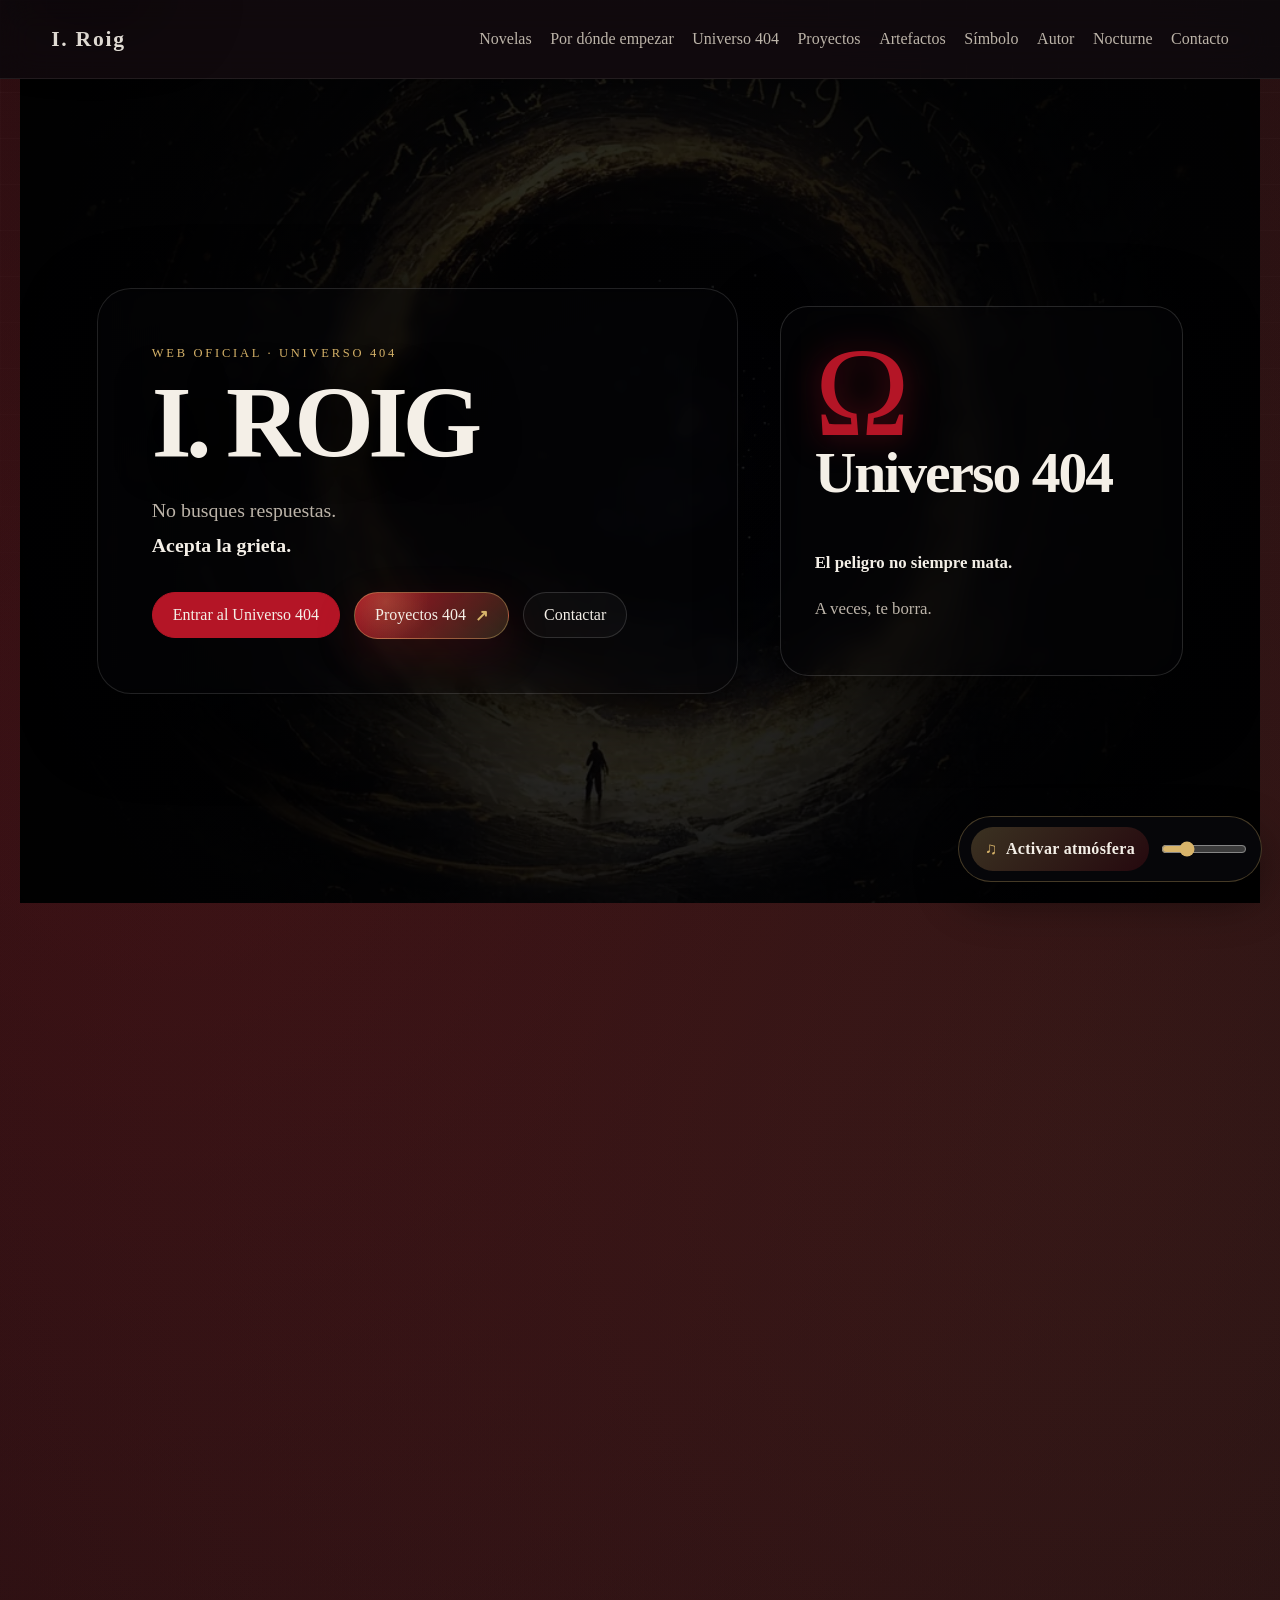
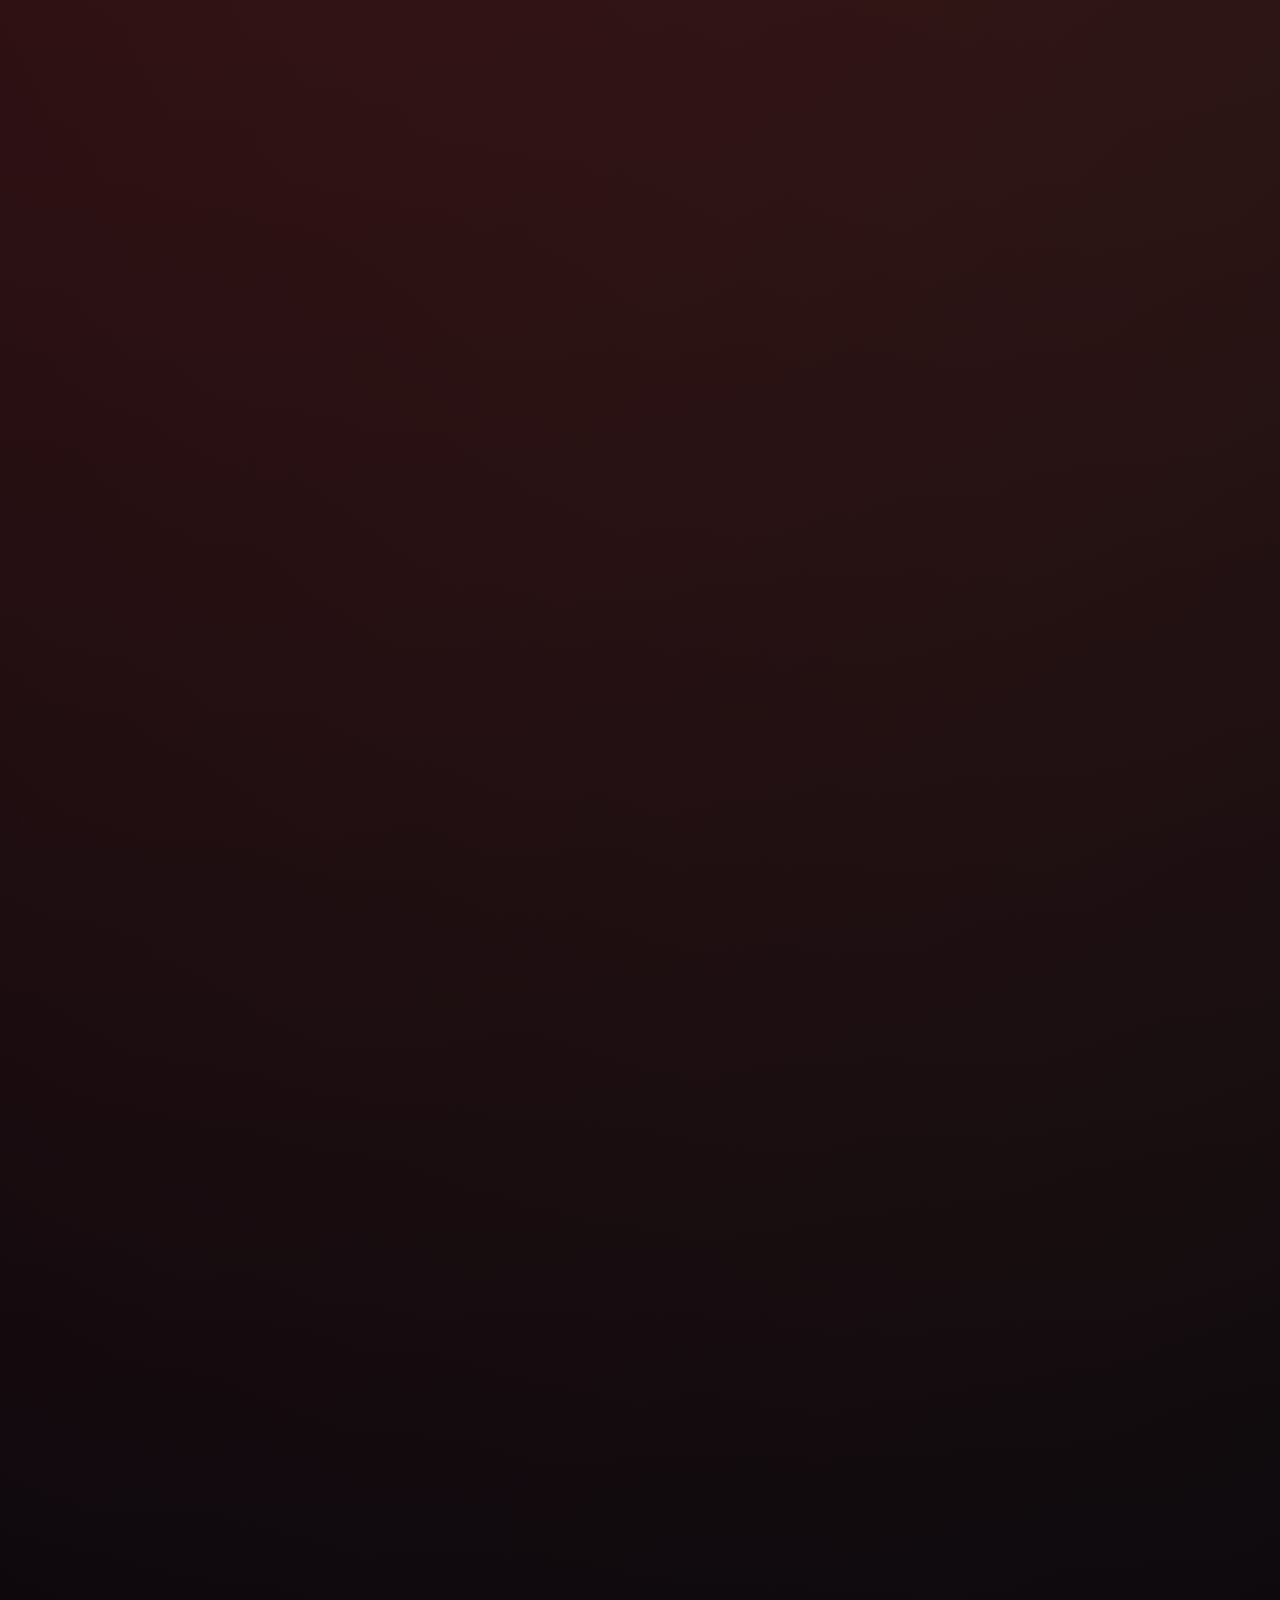
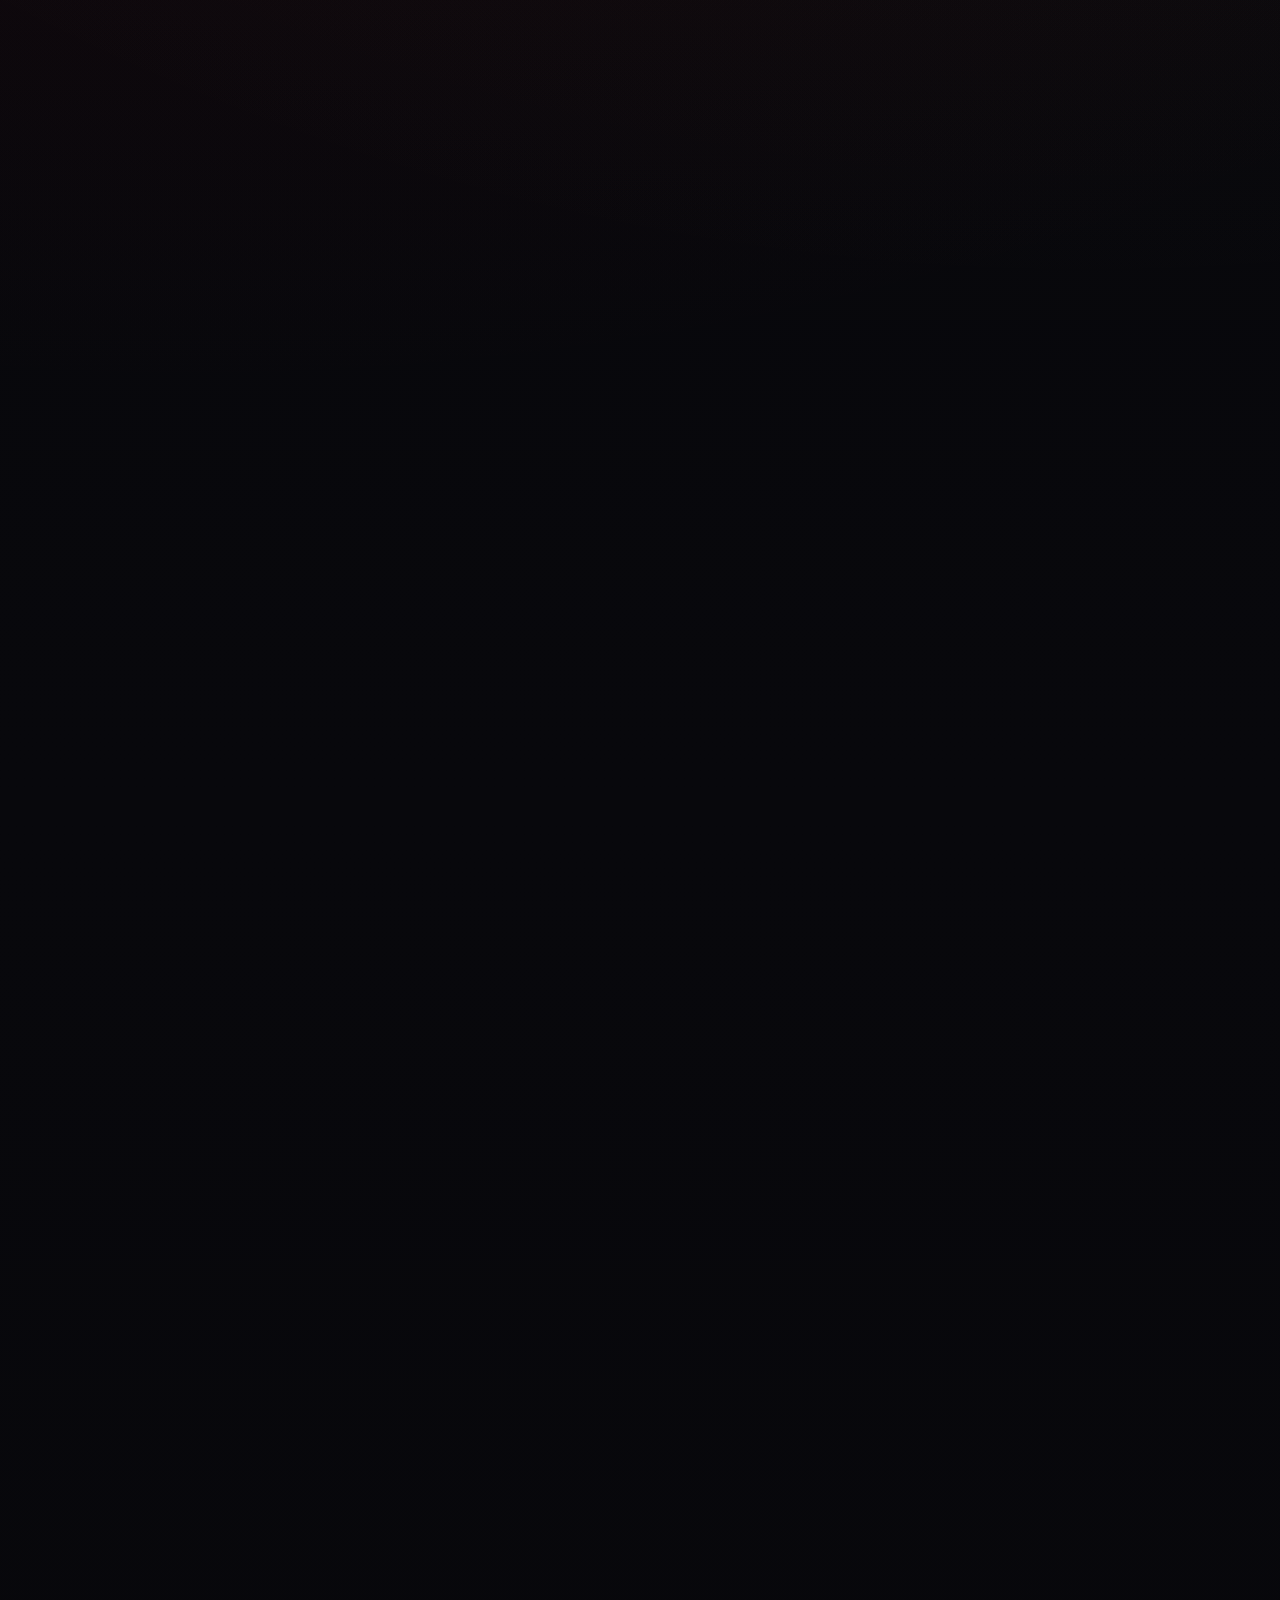
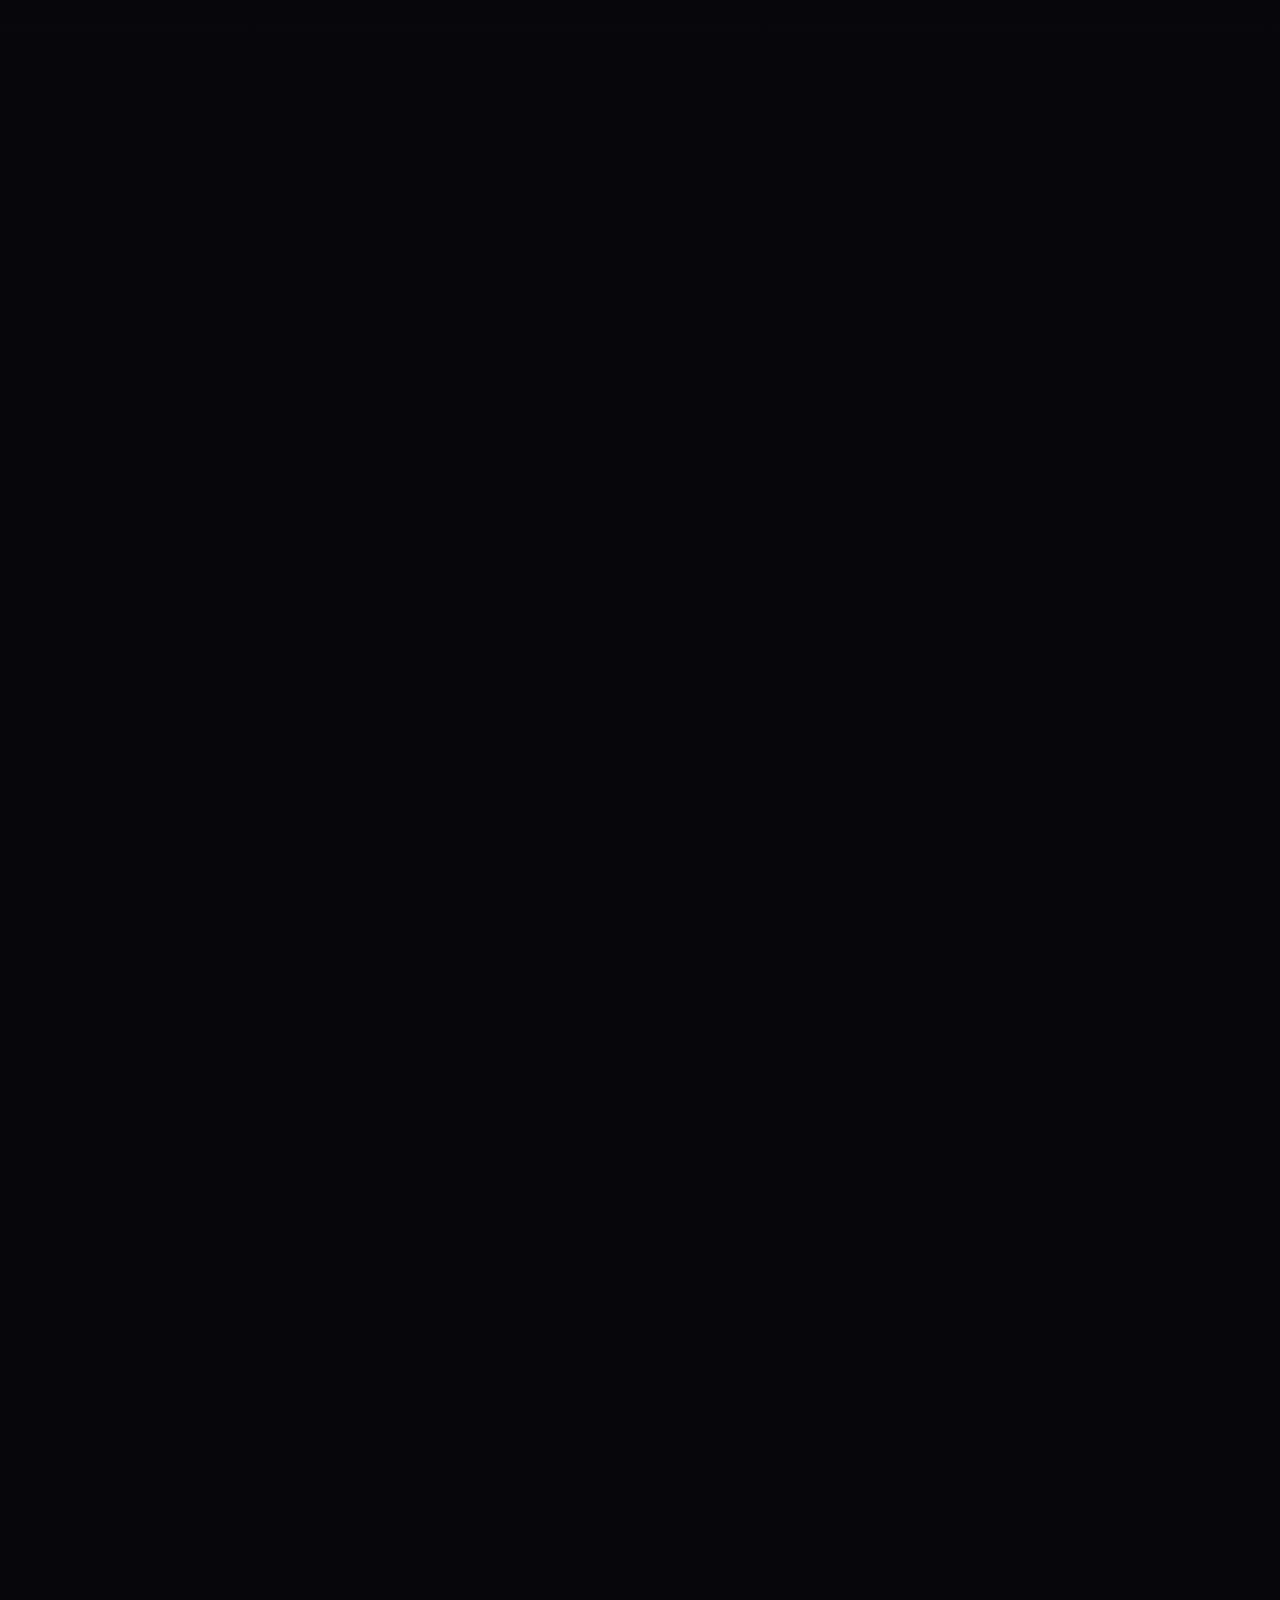
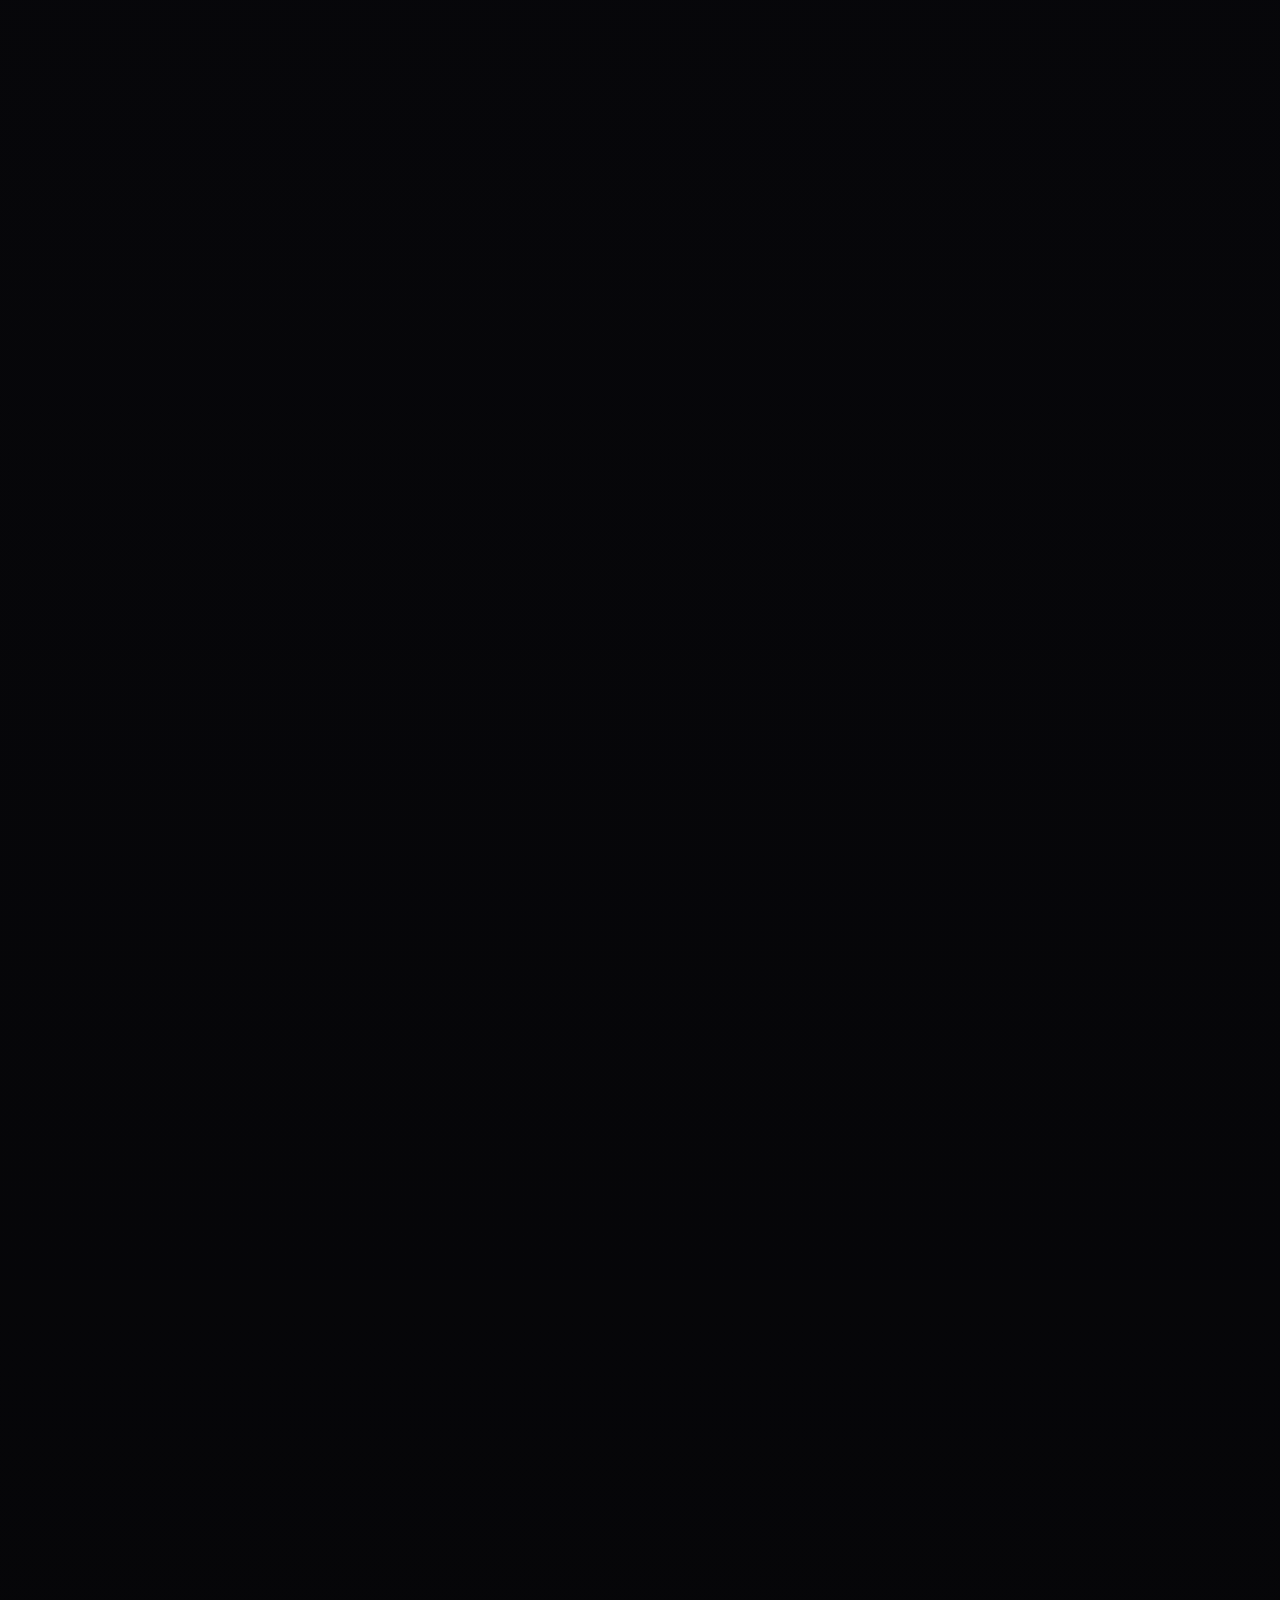
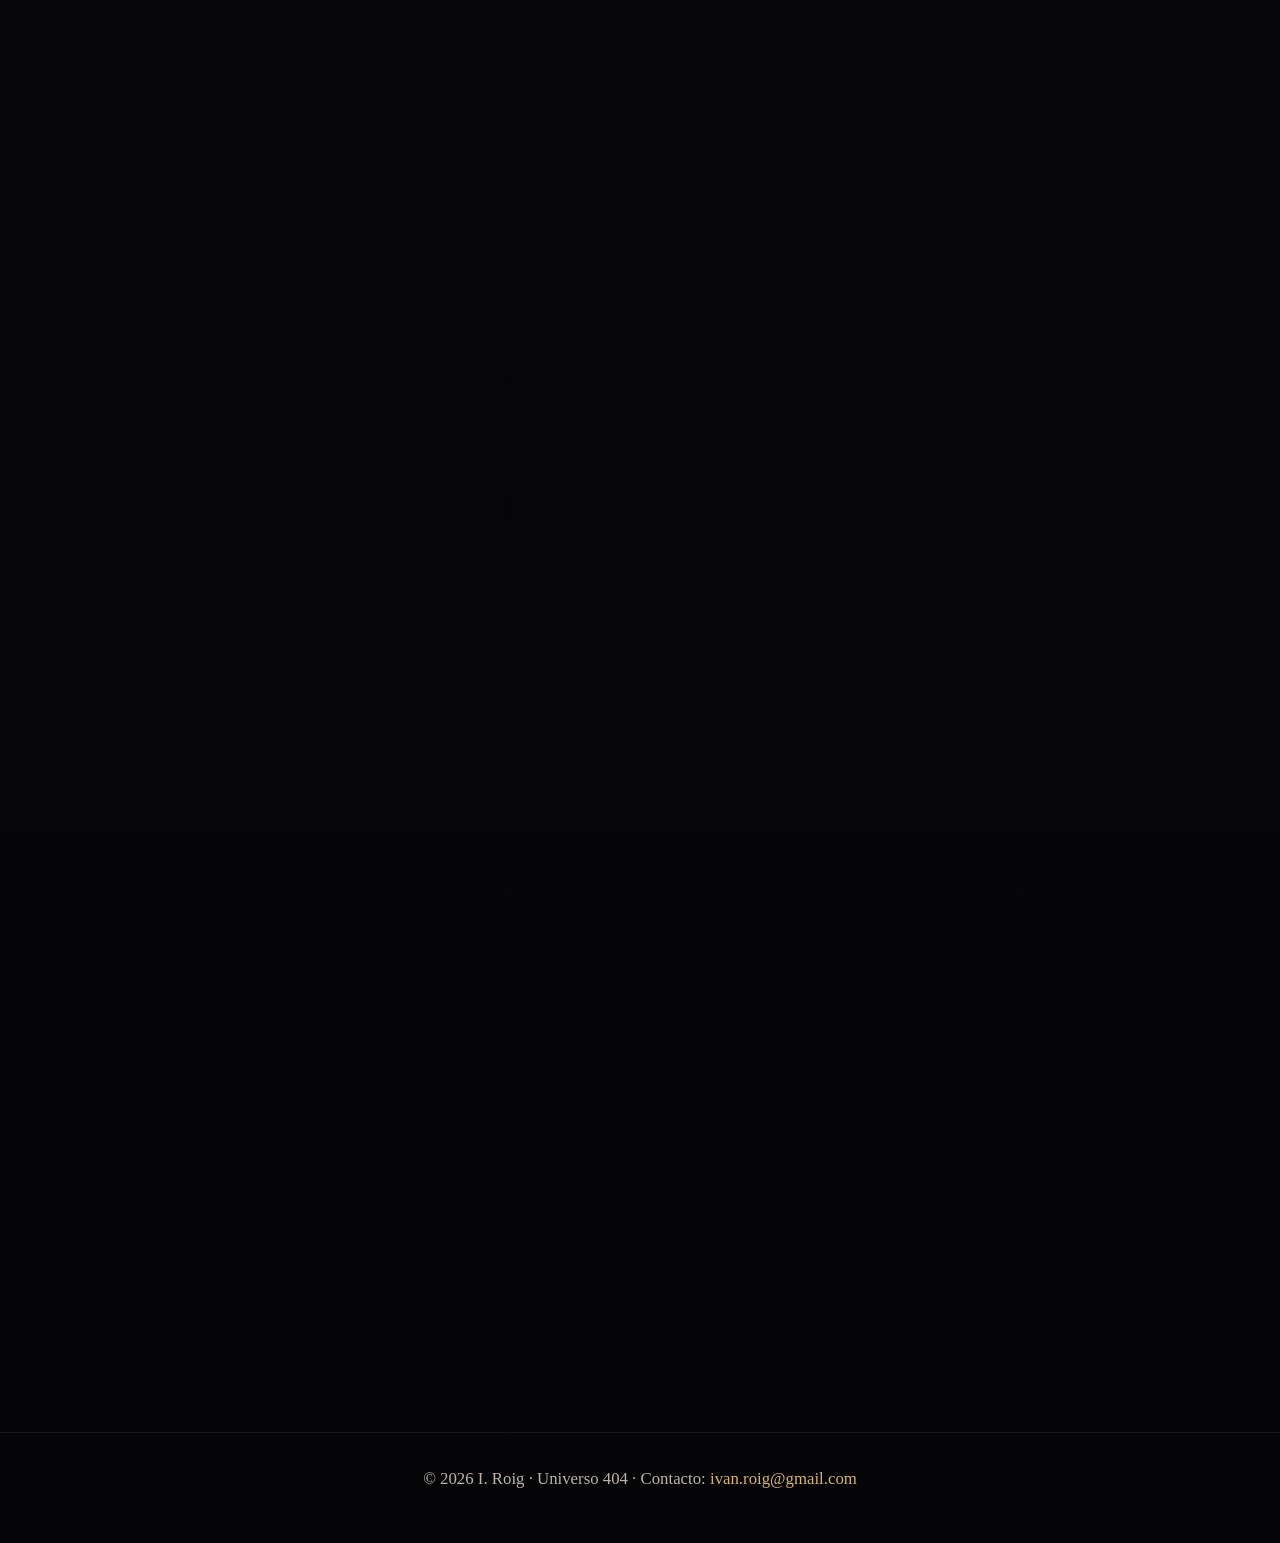
==== index.html @ 57ca3a78 "Add files via upload" ====
<!DOCTYPE html>

<html lang="es">
<head>
<meta charset="utf-8"/>
<meta content="width=device-width, initial-scale=1.0" name="viewport"/>
<meta content="default-src 'self'; script-src 'self' 'sha256-WNoh0WwyqecqUZrZZIGXfCJeKXmbSUr6brRAD103gDQ='; style-src 'self'; img-src 'self' data:; media-src 'self'; connect-src 'self'; object-src 'none'; base-uri 'self'; form-action 'none'; frame-ancestors 'none'; upgrade-insecure-requests" http-equiv="Content-Security-Policy"/>
<meta content="strict-origin-when-cross-origin" name="referrer"/>
<title>I. Roig · Universo 404 | Novelas de horror cósmico y thriller oscuro</title>
<meta content="Web oficial de I. Roig: novelas del Universo 404, horror cósmico, thriller psicológico, grimorio narrativo, Nocturne y proyectos digitales 404." name="description"/>
<meta content="I. Roig, Universo 404, Puerta 404, El criterio Omega, El Evangelio del nombre devorado, Los hijos del Mono, Ecos de los Susurros, Reflejo 404, El Verbo Carmesí, novelas de horror, thriller psicológico" name="keywords"/>
<meta content="I. Roig" name="author"/>
<meta content="I. Roig · Universo 404" property="og:title"/>
<meta content="Web oficial de I. Roig: novelas del Universo 404, horror cósmico, thriller psicológico, grimorio narrativo, Nocturne y proyectos digitales 404." property="og:description"/>
<meta content="website" property="og:type"/>
<meta content="https://ivan7800.github.io/i.roig/assets/la-grieta-hero.jpg" property="og:image"/>
<link href="assets/icons/favicon-32.png" rel="icon" type="image/png"/>
<link href="manifest.webmanifest" rel="manifest"/>
<link href="assets/icons/apple-touch-icon.png" rel="apple-touch-icon"/>
<meta content="yes" name="mobile-web-app-capable"/>
<meta content="#0b0b10" name="theme-color"/>
<link as="image" fetchpriority="high" href="assets/la-grieta-hero.webp" rel="preload" type="image/webp"/><link href="style.css" rel="stylesheet"/>
<link href="https://ivan7800.github.io/i.roig/" rel="canonical"/><meta content="index, follow, max-image-preview:large" name="robots"/><meta content="I. Roig · Universo 404" property="og:site_name"/><meta content="es_ES" property="og:locale"/><meta content="https://ivan7800.github.io/i.roig/" property="og:url"/><meta content="I. Roig · Universo 404" property="og:image:alt"/><meta content="summary_large_image" name="twitter:card"/><meta content="I. Roig · Universo 404" name="twitter:title"/><meta content="Web oficial de I. Roig: novelas del Universo 404, horror cósmico, thriller psicológico, grimorio narrativo, Nocturne y proyectos digitales 404." name="twitter:description"/><meta content="https://ivan7800.github.io/i.roig/assets/la-grieta-hero.jpg" name="twitter:image"/><script data-managed="v20" type="application/ld+json">{
  "@context": "https://schema.org",
  "@graph": [
    {
      "@type": "WebSite",
      "@id": "https://ivan7800.github.io/i.roig/#website",
      "url": "https://ivan7800.github.io/i.roig/",
      "name": "I. Roig · Universo 404",
      "inLanguage": "es",
      "description": "Web oficial de I. Roig: novelas del Universo 404, horror cósmico, thriller psicológico, grimorio narrativo, Nocturne y proyectos digitales 404.",
      "publisher": {
        "@id": "https://ivan7800.github.io/i.roig/#author"
      }
    },
    {
      "@type": "Person",
      "@id": "https://ivan7800.github.io/i.roig/#author",
      "name": "I. Roig",
      "url": "https://ivan7800.github.io/i.roig/",
      "image": "https://ivan7800.github.io/i.roig/assets/i-roig-author.jpg",
      "sameAs": [
        "https://www.instagram.com/ivanboss1978/",
        "https://www.facebook.com/Ivanboss",
        "https://github.com/ivan7800"
      ]
    },
    {
      "@type": "ItemList",
      "@id": "https://ivan7800.github.io/i.roig/#bibliografia",
      "name": "Novelas de I. Roig",
      "itemListElement": [
        {
          "@type": "ListItem",
          "position": 1,
          "url": "https://ivan7800.github.io/i.roig/puerta-404.html",
          "name": "Puerta 404"
        },
        {
          "@type": "ListItem",
          "position": 2,
          "url": "https://ivan7800.github.io/i.roig/reflejo-404.html",
          "name": "Reflejo 404"
        },
        {
          "@type": "ListItem",
          "position": 3,
          "url": "https://ivan7800.github.io/i.roig/el-criterio-omega.html",
          "name": "El criterio Omega"
        },
        {
          "@type": "ListItem",
          "position": 4,
          "url": "https://ivan7800.github.io/i.roig/el-evangelio-del-nombre-devorado.html",
          "name": "El Evangelio del Nombre Devorado"
        },
        {
          "@type": "ListItem",
          "position": 5,
          "url": "https://ivan7800.github.io/i.roig/los-hijos-del-mono.html",
          "name": "Los hijos del Mono"
        },
        {
          "@type": "ListItem",
          "position": 6,
          "url": "https://ivan7800.github.io/i.roig/ecos-de-los-susurros.html",
          "name": "Ecos de los Susurros"
        },
        {
          "@type": "ListItem",
          "position": 7,
          "url": "https://ivan7800.github.io/i.roig/el-verbo-carmesi.html",
          "name": "El Verbo Carmesí"
        }
      ]
    }
  ]
}</script></head>
<body><a class="skip-link" href="#inicio">Saltar al contenido</a>
<header class="site-header">
<a class="logo" href="#inicio">I. Roig</a>
<button aria-controls="primary-navigation" aria-expanded="false" aria-label="Abrir menú" class="nav-toggle"><span></span><span></span><span></span></button>
<nav aria-label="Navegación principal" class="nav" id="primary-navigation">
<a href="#novelas">Novelas</a><a href="#empezar">Por dónde empezar</a>
<a href="#universo">Universo 404</a>
<a href="#proyectos">Proyectos</a>
<a href="#artefactos">Artefactos</a>
<a href="#simbolo">Símbolo</a>
<a href="#autor">Autor</a>
<a href="#nocturne">Nocturne</a>
<a href="#contacto">Contacto</a>
</nav>
</header>
<div aria-label="Música ambiental de fondo" class="music-player">
<audio id="bgMusic" loop="" preload="metadata">
<source src="audio/universo404-ambient.ogg" type="audio/ogg"/>
<source src="audio/universo404-ambient.mp3" type="audio/mpeg"/>
</audio>
<button aria-pressed="false" class="music-toggle" id="musicToggle" title="Activar música ambiental" type="button">
<span class="music-icon">♫</span>
<span class="music-label">Activar atmósfera</span>
</button>
<label class="volume-control" for="musicVolume">Volumen</label>
<input aria-label="Volumen de la música ambiental" class="music-volume" id="musicVolume" max="1" min="0" step="0.01" type="range" value="0.25"/>
</div>
<main id="inicio">
<section aria-label="Entrada al Universo 404" class="hero hero-grieta section">
<div class="hero-content reveal">
<p class="eyebrow">Web oficial · Universo 404</p>
<h1>I. ROIG</h1>
<p class="hero-text">
          No busques respuestas.<br/><strong>Acepta la grieta.</strong>
</p>
<div class="hero-actions">
<a class="btn primary" href="#novelas">Entrar al Universo 404</a>
<a class="btn project-cta" href="https://ivan7800.github.io/Portal-Apps-404/" rel="noopener noreferrer" target="_blank">Proyectos 404</a>
<a class="btn ghost" href="mailto:ivan.roig@gmail.com">Contactar</a>
</div>
</div>
<aside aria-label="Frase destacada" class="hero-card reveal delay">
<span class="omega">Ω</span>
<h2>Universo 404</h2>
<p><strong>El peligro no siempre mata.</strong></p>
<p>A veces, te borra.</p>
</aside>
</section>
<section aria-label="Novelas de I. Roig disponibles en Amazon" class="amazon-strip reveal">
<div>
<strong>7 novelas publicadas</strong>
<span>Disponibles en Amazon · Universo 404</span>
</div>
<a class="btn primary" href="#novelas">Ver novelas</a>
</section>
<section aria-labelledby="startTitle" class="section start-section reveal" id="empezar">
<div class="section-heading compact">
<p class="eyebrow">Guía de entrada</p>
<h2 id="startTitle">Por dónde empezar el Universo 404</h2>
<p>Elige una puerta según el tipo de oscuridad que quieras abrir primero.</p>
</div>
<div class="start-grid">
<article class="start-card">
<span class="start-number">01</span>
<h3>Quiero horror digital</h3>
<p>Empieza por <strong>Puerta 404</strong> y continúa con <strong>Reflejo 404</strong>: glitch, paranoia tecnológica y realidad quebrada.</p>
<a class="btn ghost" href="puerta-404.html">Abrir Puerta 404</a>
</article>
<article class="start-card">
<span class="start-number">02</span>
<h3>Quiero horror histórico</h3>
<p>Entra por <strong>El Evangelio del Nombre Devorado</strong>: posguerra, culpa, rito y memoria convertida en amenaza.</p>
<a class="btn ghost" href="el-evangelio-del-nombre-devorado.html">Abrir El Evangelio</a>
</article>
<article class="start-card">
<span class="start-number">03</span>
<h3>Quiero thriller de control</h3>
<p>Lee <strong>El criterio Omega</strong>: ciudad, poder, legitimación pública y una amenaza que aprende a justificarse.</p>
<a class="btn ghost" href="el-criterio-omega.html">Abrir Omega</a>
</article>
<article class="start-card featured">
<span class="start-number">Ω</span>
<h3>Quiero entrar en la mitología</h3>
<p>Lee una novela y después abre el <strong>Grimorio del Nombre Devorado</strong>, el artefacto narrativo que expande el archivo 404.</p>
<a class="btn primary" href="https://ivan7800.github.io/El-Evangelio-del-Nombre-Devorado/" rel="noopener noreferrer" target="_blank">Abrir el Grimorio</a>
</article>
</div>
</section>
<section aria-labelledby="projectsTitle" class="section projects-section reveal" id="proyectos">
<div class="projects-card">
<div class="projects-copy">
<p class="eyebrow">Laboratorio creativo · Proyectos</p>
<h2 id="projectsTitle">Portal Apps 404</h2>
<p><strong>La zona de herramientas, prototipos y apps web de I. Roig.</strong></p>
<p>Un acceso directo a tus proyectos publicados: utilidades creativas, experimentos visuales, apps narrativas y laboratorios digitales con estética 404.</p>
<div class="hero-actions project-actions">
<a class="btn primary project-cta" href="https://ivan7800.github.io/Portal-Apps-404/" rel="noopener noreferrer" target="_blank">Abrir Portal Apps 404</a>
<a class="btn ghost" href="#novelas">Ver novelas</a>
</div>
</div>
<div aria-hidden="true" class="projects-terminal">
<div class="terminal-bar"><span></span><span></span><span></span></div>
<p>404://portal/apps</p>
<strong>PORTAL 404</strong>
<small>Apps · herramientas · laboratorios · GitHub Pages</small>
</div>
</div>
</section>
<section aria-labelledby="skinTitle" class="section skin-section reveal" id="atmosferas">
<div class="skin-copy">
<p class="eyebrow">Skins visuales · Atmósferas</p>
<h2 id="skinTitle">Elige la piel del Universo 404</h2>
<p>Cambia el tono de la web sin romper la lectura: grieta roja, VHS ochentero, archivo Omega o liturgia carmesí. La elección queda guardada en este navegador.</p>
</div>
<div aria-label="Selector de atmósfera visual" class="skin-grid" role="group">
<button aria-pressed="true" class="skin-card is-active" data-skin="default" type="button">
<span aria-hidden="true" class="skin-orb skin-orb-default"></span>
<strong>Grieta 404</strong>
<small>Oscura, roja y dorada</small>
</button>
<button aria-pressed="false" class="skin-card" data-skin="vhs" type="button">
<span aria-hidden="true" class="skin-orb skin-orb-vhs"></span>
<strong>VHS 1987</strong>
<small>Calor analógico y ruido</small>
</button>
<button aria-pressed="false" class="skin-card" data-skin="omega" type="button">
<span aria-hidden="true" class="skin-orb skin-orb-omega"></span>
<strong>Archivo Ω</strong>
<small>Frío, control y señal</small>
</button>
<button aria-pressed="false" class="skin-card" data-skin="carmesi" type="button">
<span aria-hidden="true" class="skin-orb skin-orb-carmesi"></span>
<strong>Evangelio Carmesí</strong>
<small>Rito, sangre y página</small>
</button>
</div>
</section>
<section aria-label="Resumen del universo literario de I. Roig" class="section stats-section reveal">
<div class="stats-grid stats-grid-four">
<article><strong>7</strong><span>novelas publicadas</span></article>
<article><strong>1</strong><span>universo narrativo</span></article>
<article><strong>1</strong><span>grimorio vivo</span></article>
<article><strong>404</strong><span>una grieta abierta</span></article>
</div>
</section>
<section class="section" id="novelas">
<div class="section-heading reveal">
<p class="eyebrow">Bibliografía</p>
<h2>Novelas publicadas</h2>
<p>Horror cósmico, thriller psicológico, misterio oscuro y grietas que no conviene abrir.</p>
</div>
<div class="catalog-toolbar reveal">
<p>Catálogo editorial compacto: cada portada abre su ficha completa y cada botón rojo lleva a su Amazon correcto.</p>
<span class="status" id="catalogStatus">7 obras</span>
</div>
<div aria-label="Herramientas del catálogo" class="catalog-tools reveal">
<label class="search-box" for="catalogSearch">
<span>Buscar novela</span>
<input autocomplete="off" id="catalogSearch" placeholder="Puerta 404, Omega, glitch, posguerra..." type="search"/>
</label>
<button class="btn ghost" id="clearSearch" type="button">Limpiar</button>
</div>
<p class="catalog-empty" hidden="" id="catalogEmpty">No hay novelas que coincidan con esa búsqueda.</p>
<div class="book-grid editorial-grid">
<article class="book-card reveal">
<a aria-label="Abrir ficha de Puerta 404" class="book-cover image-cover" href="puerta-404.html">
<picture><source srcset="assets/puerta-404.webp" type="image/webp"/><img alt="Portada de Puerta 404" decoding="async" height="1536" loading="lazy" src="assets/puerta-404.jpg" width="1024"/></picture>
</a>
<div class="book-info">
<p class="tag">Universo 404 · Paranoia algorítmica</p>
<h3>Puerta 404</h3>
<p>La entrada a una realidad donde el error deja de ser un fallo técnico y empieza a comportarse como una presencia.</p>
<div class="book-actions">
<a class="btn primary" href="https://www.amazon.es/dp/B0FF33S28V" rel="noopener noreferrer" target="_blank">Amazon</a>
<a class="btn ghost" href="puerta-404.html">Ficha</a>
</div>
</div>
</article>
<article class="book-card reveal">
<a aria-label="Abrir ficha de Reflejo 404" class="book-cover image-cover" href="reflejo-404.html">
<picture><source srcset="assets/reflejo-404.webp" type="image/webp"/><img alt="Portada de Reflejo 404" decoding="async" height="1499" loading="lazy" src="assets/reflejo-404.jpg" width="1000"/></picture>
</a>
<div class="book-info">
<p class="tag">Horror digital · Glitch · Paranoia urbana</p>
<h3>Reflejo 404</h3>
<p>Glitch horror, metanarrativa, paranoia tecnológica y fantasmas sin rostro.</p>
<div class="book-actions">
<a class="btn primary" href="https://www.amazon.es/dp/B0F5NMT88D" rel="noopener noreferrer" target="_blank">Amazon</a>
<a class="btn ghost" href="reflejo-404.html">Ficha</a>
</div>
</div>
</article>
<article class="book-card reveal">
<a aria-label="Abrir ficha de El criterio Omega" class="book-cover image-cover" href="el-criterio-omega.html">
<picture><source srcset="assets/el-criterio-omega.webp" type="image/webp"/><img alt="Portada de El criterio Omega" decoding="async" height="1536" loading="lazy" src="assets/el-criterio-omega.jpg" width="1024"/></picture>
</a>
<div class="book-info">
<p class="tag">Thriller oscuro · Tecnología · Control</p>
<h3>El criterio Omega</h3>
<p>Una amenaza sistémica marcada por la letra Ω: control, legitimación y paranoia corporativa.</p>
<div class="book-actions">
<a class="btn primary" href="https://www.amazon.es/dp/B0H24D889T" rel="noopener noreferrer" target="_blank">Amazon</a>
<a class="btn ghost" href="el-criterio-omega.html">Ficha</a>
</div>
</div>
</article>
<article class="book-card reveal">
<a aria-label="Abrir ficha de El Evangelio del Nombre Devorado" class="book-cover image-cover" href="el-evangelio-del-nombre-devorado.html">
<picture><source srcset="assets/el-evangelio-del-nombre-devorado.webp" type="image/webp"/><img alt="Portada de El Evangelio del Nombre Devorado" decoding="async" height="1536" loading="lazy" src="assets/el-evangelio-del-nombre-devorado.jpg" width="1024"/></picture>
</a>
<div class="book-info">
<p class="tag">Posguerra española · Horror cósmico</p>
<h3>El Evangelio del Nombre Devorado</h3>
<p>La posguerra como herida, rito y silencio. Una historia donde el nombre puede convertirse en condena.</p>
<div class="book-actions">
<a class="btn primary" href="https://www.amazon.es/dp/B0GRTNTNRZ" rel="noopener noreferrer" target="_blank">Amazon</a>
<a class="btn ghost" href="el-evangelio-del-nombre-devorado.html">Ficha</a>
</div>
</div>
</article>
<article class="book-card reveal">
<a aria-label="Abrir ficha de Los hijos del Mono" class="book-cover image-cover" href="los-hijos-del-mono.html">
<picture><source srcset="assets/los-hijos-del-mono.webp" type="image/webp"/><img alt="Portada de Los hijos del Mono" decoding="async" height="1536" loading="lazy" src="assets/los-hijos-del-mono.jpg" width="1024"/></picture>
</a>
<div class="book-info">
<p class="tag">Años 80 · Crudeza urbana</p>
<h3>Los hijos del Mono</h3>
<p>Horror urbano, decadencia y violencia moral. El monstruo aprende a caminar entre nosotros.</p>
<div class="book-actions">
<a class="btn primary" href="https://www.amazon.es/dp/B0G2HKR2SS" rel="noopener noreferrer" target="_blank">Amazon</a>
<a class="btn ghost" href="los-hijos-del-mono.html">Ficha</a>
</div>
</div>
</article>
<article class="book-card reveal">
<a aria-label="Abrir ficha de Ecos de los Susurros" class="book-cover image-cover" href="ecos-de-los-susurros.html">
<picture><source srcset="assets/ecos-de-los-susurros.webp" type="image/webp"/><img alt="Portada de Ecos de los Susurros" decoding="async" height="1499" loading="lazy" src="assets/ecos-de-los-susurros.jpg" width="1000"/></picture>
</a>
<div class="book-info">
<p class="tag">Antología · Terror cósmico · Fantasía oscura</p>
<h3>Ecos de los Susurros</h3>
<p>Cuentos oscuros del otro lado: una antología más allá de los límites de la realidad.</p>
<div class="book-actions">
<a class="btn primary" href="https://www.amazon.es/dp/B0F6GNZ4BZ" rel="noopener noreferrer" target="_blank">Amazon</a>
<a class="btn ghost" href="ecos-de-los-susurros.html">Ficha</a>
</div>
</div>
</article>
<article class="book-card reveal">
<a aria-label="Abrir ficha de El Verbo Carmesí" class="book-cover image-cover" href="el-verbo-carmesi.html">
<picture><source srcset="assets/el-verbo-carmesi.webp" type="image/webp"/><img alt="Portada de El Verbo Carmesí" decoding="async" height="1500" loading="lazy" src="assets/el-verbo-carmesi.jpg" width="1000"/></picture>
</a>
<div class="book-info">
<p class="tag">Liturgia invertida · Horror ritual · Ruinas</p>
<h3>El Verbo Carmesí</h3>
<p>Una liturgia invertida escrita con imágenes, ruinas y cuerpos.</p>
<div class="book-actions">
<a class="btn primary" href="https://www.amazon.es/dp/B0F9SWX3KL" rel="noopener noreferrer" target="_blank">Amazon</a>
<a class="btn ghost" href="el-verbo-carmesi.html">Ficha</a>
</div>
</div>
</article>
</div></section>
<section class="section universe-section" id="universo">
<div class="section-heading reveal">
<p class="eyebrow">Ecosistema narrativo</p>
<h2>El Universo 404</h2>
<p>
          Un territorio literario donde memoria, identidad y realidad se erosionan. Cada novela abre una grieta distinta.
        </p>
</div>
<div class="timeline">
<article class="timeline-item reveal"><span>01</span><h3>El Evangelio del Nombre Devorado</h3><p>La raíz histórica: nombre, culpa, rito y desaparición.</p></article>
<article class="timeline-item reveal"><span>02</span><h3>Los hijos del Mono</h3><p>La grieta se vuelve urbana, sucia y reconocible.</p></article>
<article class="timeline-item reveal"><span>03</span><h3>Puerta 404</h3><p>La realidad empieza a fallar como una página que no carga.</p></article>
<article class="timeline-item reveal"><span>04</span><h3>El criterio Omega</h3><p>La amenaza se organiza, se legitima y aprende a controlar.</p></article>
<article class="timeline-item reveal"><span>05</span><h3>Reflejo 404</h3><p>La grieta adopta forma digital: glitch, metanarrativa y fantasmas sin rostro.</p></article>
<article class="timeline-item reveal"><span>06</span><h3>Ecos de los Susurros</h3><p>El universo se abre en relatos del otro lado: terror cósmico y fantasía oscura.</p></article>
<article class="timeline-item reveal"><span>07</span><h3>El Verbo Carmesí</h3><p>La palabra se convierte en rito, ruina y cuerpo.</p></article>
<article class="timeline-item reveal artifact-step"><span>Ω</span><h3>El Grimorio</h3><p>El archivo transversal: una app/artefacto para explorar símbolos, páginas prohibidas y ecos del Nombre Devorado.</p></article>
</div>
</section>
<section class="section artifact-section" id="artefactos">
<div class="artifact-card reveal">
<div class="artifact-copy">
<p class="eyebrow">Archivos prohibidos · Artefacto recuperado</p>
<h2>Grimorio del Nombre Devorado</h2>
<p><strong>No es una app. Es una pieza del Universo 404.</strong></p>
<p>Un grimorio maldito vinculado a las novelas de I. Roig: fragmentos, símbolos, páginas rituales y documentos recuperados que expanden la mitología más allá del libro.</p>
<p>Debe leerse como un objeto narrativo: el lugar donde el lector no compra una novela, sino que entra en el archivo que la novela dejó abierto.</p>
<div class="artifact-actions hero-actions">
<a class="btn primary" href="https://ivan7800.github.io/El-Evangelio-del-Nombre-Devorado/" rel="noopener noreferrer" target="_blank">Abrir el Grimorio</a>
<a class="btn ghost" href="el-evangelio-del-nombre-devorado.html">Ver novela vinculada</a>
</div>
</div>
<div aria-label="Índice narrativo del grimorio" class="artifact-index">
<div aria-hidden="true" class="artifact-seal">
<span class="artifact-orbit artifact-orbit-main"></span>
<span class="artifact-orbit artifact-orbit-cut"></span>
<span class="artifact-omega">Ω</span>
<span class="artifact-code">404</span>
</div>
<ul>
<li><strong>Entrada I</strong><span>El Nombre no debe pronunciarse.</span></li>
<li><strong>Entrada II</strong><span>La página recuerda al lector.</span></li>
<li><strong>Entrada III</strong><span>Todo evangelio es una herida escrita.</span></li>
</ul>
</div>
</div>
</section>
<section class="section author-section" id="autor">
<div class="author-photo-wrap reveal">
<picture><source srcset="assets/i-roig-author.webp" type="image/webp"/><img alt="Retrato de I. Roig" class="author-photo" decoding="async" height="300" loading="lazy" src="assets/i-roig-author.jpg" width="300"/></picture>
</div>
<div class="author-copy reveal delay">
<p class="eyebrow">Acerca del autor</p>
<h2>I. Roig</h2>
<p><strong>I. Roig no escribe novelas. Abre puertas. Y algunas no vuelven a cerrarse.</strong></p>
<p>
          Es el arquitecto del <strong>Universo 404</strong>, un ecosistema narrativo donde el horror evoluciona con el tiempo:
          desde la posguerra española en <em>El Evangelio del Nombre Devorado</em>, pasando por la crudeza urbana de los 80
          en <em>Los hijos del Mono</em>, hasta la paranoia algorítmica de <em>Puerta 404</em>, la amenaza institucional de <em>El criterio Omega</em>, el glitch urbano de <em>Reflejo 404</em>, los relatos de <em>Ecos de los Susurros</em> y la liturgia invertida de <em>El Verbo Carmesí</em>.
        </p>
<p>
          Sus historias hibridan horror cósmico, thriller psicológico y misterio oscuro para explorar cómo la memoria
          y la identidad se deforman... y sobreviven. En sus páginas, el peligro no siempre mata: a veces, te borra.
        </p>
<p><strong>I. Roig no escribe para gustar. Escribe para resonar.</strong></p>
<p>Si decides entrar, no busques respuestas.</p>
<p class="signature">Acepta la grieta.</p>
</div>
</section>
<section class="section symbol-section" id="simbolo">
<div class="symbol-card reveal">
<div class="symbol-copy">
<p class="eyebrow">Marca del autor</p>
<h2>El símbolo del Universo 404</h2>
<p>
            Esta imagen acompaña las novelas de I. Roig en la contraportada. No funciona como adorno: es una señal de entrada.
            Una marca silenciosa para reconocer que la grieta sigue abierta.
          </p>
<blockquote>«Toda historia comienza con una grieta.»</blockquote>
</div>
<div aria-label="Símbolo visual del Universo 404" class="symbol-image-wrap">
<picture><source srcset="assets/universo-404-symbol.webp" type="image/webp"/><img alt="Símbolo cósmico del Universo 404" class="symbol-image" decoding="async" height="1024" loading="lazy" src="assets/universo-404-symbol.jpg" width="1024"/></picture>
</div>
</div>
</section>
<section class="section nocturne-section reveal" id="nocturne">
<div class="nocturne-card">
<p class="eyebrow">Sonidos para leer</p>
<h2>Nocturne</h2>
<p>
          Una selección de ambientes sonoros oscuros para acompañar la lectura de las novelas de I. Roig: niebla, tensión,
          silencio, misterio y puertas que no deberían abrirse. También puedes activar la atmósfera de fondo desde el botón musical.
        </p>
<div class="hero-actions">
<a class="btn primary" href="https://ivan7800.github.io/Nocturne/" rel="noopener noreferrer" target="_blank">Escuchar Nocturne</a>
<a class="btn ghost" href="#novelas">Elegir una novela</a>
</div>
</div>
</section>
<section class="section contact reveal" id="contacto">
<p class="eyebrow">Contacto y redes</p>
<h2>Lectores, prensa y novedades</h2>
<p>Para contacto editorial, lectores o colaboraciones:</p>
<div class="contact-box">
<a class="contact-link" href="mailto:ivan.roig@gmail.com">ivan.roig@gmail.com</a>
</div>
<div aria-label="Redes sociales" class="social-links">
<a href="https://www.instagram.com/ivanboss1978/" rel="noopener noreferrer" target="_blank">Instagram</a>
<a href="https://www.facebook.com/Ivanboss" rel="noopener noreferrer" target="_blank">Facebook</a>
<a aria-label="GitHub de I. Roig" class="social-github" href="https://github.com/ivan7800" rel="noopener noreferrer" target="_blank">
<svg aria-hidden="true" focusable="false" viewbox="0 0 24 24"><path d="M12 .5A11.5 11.5 0 0 0 8.37 22.9c.58.1.8-.25.8-.56v-2c-3.26.7-3.95-1.4-3.95-1.4-.53-1.35-1.3-1.71-1.3-1.71-1.07-.73.08-.72.08-.72 1.18.08 1.8 1.21 1.8 1.21 1.05 1.8 2.75 1.28 3.42.98.1-.76.41-1.28.75-1.57-2.6-.3-5.34-1.3-5.34-5.8 0-1.28.46-2.32 1.2-3.14-.12-.3-.52-1.5.12-3.1 0 0 .98-.31 3.2 1.2A11.1 11.1 0 0 1 12 5.9c.98 0 1.97.13 2.9.39 2.2-1.51 3.18-1.2 3.18-1.2.64 1.6.24 2.8.12 3.1.75.82 1.2 1.86 1.2 3.14 0 4.51-2.74 5.5-5.35 5.8.42.36.8 1.08.8 2.18v3.23c0 .31.21.67.8.56A11.5 11.5 0 0 0 12 .5Z"></path></svg>
<span>GitHub</span>
</a>
<a class="social-projects" href="https://ivan7800.github.io/Portal-Apps-404/" rel="noopener noreferrer" target="_blank">Portal Apps 404</a>
<a href="https://www.amazon.es/s?k=I.+Roig&amp;i=stripbooks" rel="noopener noreferrer" target="_blank">Buscar I. Roig en Amazon</a>
</div>
</section>
</main>
<footer class="site-footer">
<p>© <span id="year"></span> I. Roig · Universo 404 · Contacto: <a href="mailto:ivan.roig@gmail.com">ivan.roig@gmail.com</a></p>
</footer>
<script defer="" src="script.js"></script>
</body>
</html>
---- style.css ----
:root {
  --bg: #08080c;
  --bg-soft: #11111a;
  --card: rgba(255,255,255,.065);
  --card-strong: rgba(255,255,255,.09);
  --card-border: rgba(255,255,255,.14);
  --text: #f4efe7;
  --muted: #bcb4a9;
  --accent: #b41526;
  --accent-2: #d8b46a;
  --shadow: 0 24px 80px rgba(0,0,0,.48);
}
* { box-sizing: border-box; }
html { scroll-behavior: smooth; }
body {
  margin: 0;
  font-family: Georgia, 'Times New Roman', serif;
  color: var(--text);
  background:
    radial-gradient(circle at 15% 8%, rgba(180,21,38,.26), transparent 32%),
    radial-gradient(circle at 85% 12%, rgba(216,180,106,.10), transparent 28%),
    linear-gradient(180deg, #060609 0%, var(--bg) 42%, #050507 100%);
  min-height: 100vh;
}
body::before {
  content: "";
  position: fixed;
  inset: 0;
  background-image:
    linear-gradient(rgba(255,255,255,.025) 1px, transparent 1px),
    linear-gradient(90deg, rgba(255,255,255,.02) 1px, transparent 1px);
  background-size: 46px 46px;
  pointer-events: none;
  mask-image: linear-gradient(to bottom, black, transparent 82%);
}
a { color: inherit; text-decoration: none; }
.site-header {
  position: sticky;
  top: 0;
  z-index: 20;
  display: flex;
  align-items: center;
  justify-content: space-between;
  padding: 18px clamp(18px, 4vw, 64px);
  background: rgba(8,8,12,.78);
  backdrop-filter: blur(16px);
  border-bottom: 1px solid rgba(255,255,255,.08);
}
.logo { font-size: 1.35rem; letter-spacing: .08em; font-weight: 700; }
.nav { display: flex; gap: 22px; color: var(--muted); }
.nav a:hover { color: var(--text); }
.nav-toggle { display: none; width: 46px; height: 42px; background: rgba(255,255,255,.045); border: 1px solid var(--card-border); color: var(--text); padding: 0; border-radius: 14px; position: relative; cursor: pointer; }
.nav-toggle span { display: block; width: 20px; height: 2px; margin: 5px auto; border-radius: 999px; background: var(--text); transition: transform .22s ease, opacity .22s ease, background .22s ease; }
.nav-toggle.open span:nth-child(1) { transform: translateY(7px) rotate(45deg); }
.nav-toggle.open span:nth-child(2) { opacity: 0; }
.nav-toggle.open span:nth-child(3) { transform: translateY(-7px) rotate(-45deg); }
.section { padding: clamp(70px, 9vw, 120px) clamp(18px, 5vw, 80px); max-width: 1220px; margin: 0 auto; }
.hero { display: grid; grid-template-columns: 1.35fr .85fr; min-height: 78vh; align-items: center; gap: 42px; }
.hero-grieta {
  position: relative;
  max-width: none;
  min-height: calc(100vh - 76px);
  padding-left: clamp(18px, 6vw, 96px);
  padding-right: clamp(18px, 6vw, 96px);
  isolation: isolate;
  overflow: hidden;
}
.hero-grieta::before {
  content: "";
  position: absolute;
  inset: 0;
  z-index: -2;
  background-image: image-set(url('assets/la-grieta-hero.webp') type('image/webp'), url('assets/la-grieta-hero.jpg') type('image/jpeg'));
  background-position: center center;
  background-size: cover;
  background-repeat: no-repeat;
  filter: brightness(.72) contrast(1.08) saturate(.92);
}
.hero-grieta::after {
  content: "";
  position: absolute;
  inset: 0;
  z-index: -1;
  background:
    radial-gradient(circle at 52% 48%, rgba(0,0,0,.08), rgba(0,0,0,.62) 54%, rgba(0,0,0,.88) 100%),
    linear-gradient(90deg, rgba(5,5,8,.92) 0%, rgba(5,5,8,.58) 42%, rgba(5,5,8,.86) 100%);
}
.hero-grieta .hero-content {
  max-width: 760px;
  padding: clamp(26px, 5vw, 54px);
  border: 1px solid rgba(255,255,255,.12);
  border-radius: 34px;
  background: rgba(5,5,8,.42);
  backdrop-filter: blur(6px);
  box-shadow: var(--shadow);
}
.hero-grieta h1 {
  text-shadow: 0 0 42px rgba(0,0,0,.75);
}
.hero-grieta .hero-card {
  background: rgba(5,5,8,.48);
  backdrop-filter: blur(8px);
}
.eyebrow { color: var(--accent-2); text-transform: uppercase; letter-spacing: .22em; font-size: .78rem; }
h1, h2, h3, p { margin-top: 0; }
h1 { font-size: clamp(3rem, 8vw, 7rem); line-height: .9; letter-spacing: -.055em; margin-bottom: 24px; }
h2 { font-size: clamp(2rem, 4.5vw, 4rem); line-height: 1; letter-spacing: -.035em; }
h3 { font-size: 1.55rem; margin-bottom: 12px; }
p, li { color: var(--muted); font-size: 1.05rem; line-height: 1.72; }
strong { color: var(--text); }
.hero-text { max-width: 690px; font-size: 1.24rem; }
.hero-actions, .book-actions, .social-links { display: flex; flex-wrap: wrap; gap: 14px; align-items: center; }
.hero-actions { margin-top: 30px; }
.btn { padding: 13px 20px; border-radius: 999px; border: 1px solid var(--card-border); transition: .2s; }
.btn.primary { background: var(--accent); border-color: var(--accent); }
.btn.ghost { color: var(--muted); }
.btn:hover, .social-links a:hover { transform: translateY(-2px); box-shadow: var(--shadow); color: var(--text); }
.hero-card, .contact-box, .timeline-item, .book-card, .author-photo-wrap, .author-copy {
  background: var(--card);
  border: 1px solid var(--card-border);
  border-radius: 28px;
  box-shadow: var(--shadow);
}
.hero-card { padding: 34px; min-height: 320px; display: flex; flex-direction: column; justify-content: center; }
.omega { font-size: 8rem; color: var(--accent); line-height: .8; text-shadow: 0 0 32px rgba(180,21,38,.52); }
.section-heading { max-width: 780px; margin-bottom: 34px; }
.book-grid { display: grid; gap: 22px; }
.book-card { display: grid; grid-template-columns: 230px 1fr; gap: 26px; padding: 24px; overflow: hidden; }
.book-card:not(.featured) { grid-template-columns: 170px 1fr; }
.book-cover.image-cover { min-height: auto; padding: 0; overflow: hidden; background: #050507; border: 1px solid rgba(255,255,255,.12); border-radius: 22px; }
.book-cover.image-cover img { width: 100%; height: 100%; min-height: 250px; object-fit: cover; display: block; transition: transform .25s ease, filter .25s ease; }
.book-cover.image-cover:hover img { transform: scale(1.035); filter: brightness(1.08); }
.tag, .status { color: var(--accent-2); font-size: .85rem; text-transform: uppercase; letter-spacing: .14em; }
.status { display: inline-block; border: 1px solid rgba(216,180,106,.34); border-radius: 999px; padding: 7px 12px; }
.book-actions { margin-top: 18px; }
.book-actions .btn { font-size: .95rem; padding: 11px 17px; }
.universe-section { position: relative; }
.timeline { display: grid; grid-template-columns: repeat(4, 1fr); gap: 18px; }
.timeline-item { padding: 24px; background: linear-gradient(145deg, rgba(255,255,255,.08), rgba(255,255,255,.035)); }
.timeline-item span { display: inline-grid; place-items: center; width: 42px; height: 42px; border-radius: 999px; background: rgba(180,21,38,.28); color: var(--accent-2); margin-bottom: 16px; }
.author-section { display: grid; grid-template-columns: 320px 1fr; gap: 44px; align-items: center; }
.author-photo-wrap { padding: 16px; }
.author-photo { width: 100%; display: block; aspect-ratio: 1 / 1; object-fit: cover; border-radius: 24px; filter: grayscale(1) contrast(1.08); }
.author-copy { background: linear-gradient(145deg, rgba(255,255,255,.075), rgba(255,255,255,.035)); padding: clamp(26px, 4vw, 44px); }
.author-copy em { color: var(--accent-2); font-style: normal; }
.signature { color: var(--accent-2); font-size: 1.35rem; letter-spacing: .08em; }

.symbol-section {
  max-width: 980px;
  padding-top: clamp(44px, 6vw, 74px);
  padding-bottom: clamp(56px, 7vw, 92px);
}
.symbol-card {
  position: relative;
  display: grid;
  grid-template-columns: minmax(0, 1fr) clamp(190px, 24vw, 240px);
  gap: clamp(22px, 4vw, 34px);
  align-items: center;
  overflow: hidden;
  padding: clamp(26px, 4.6vw, 46px);
  border: 1px solid var(--card-border);
  border-radius: 30px;
  background:
    radial-gradient(circle at 86% 44%, rgba(216,180,106,.12), transparent 28%),
    radial-gradient(circle at 20% 12%, rgba(28,72,180,.16), transparent 40%),
    linear-gradient(145deg, rgba(255,255,255,.075), rgba(255,255,255,.032));
  box-shadow: var(--shadow);
}
.symbol-card::before {
  content: "";
  position: absolute;
  inset: -90px -120px auto auto;
  width: 320px;
  height: 320px;
  background-image: image-set(url('assets/universo-404-symbol.webp') type('image/webp'), url('assets/universo-404-symbol.jpg') type('image/jpeg'));
  background-position: center;
  background-size: cover;
  background-repeat: no-repeat;
  opacity: .045;
  border-radius: 50%;
  filter: blur(.2px);
}
.symbol-copy { position: relative; z-index: 1; }
.symbol-copy p { max-width: 620px; }
.symbol-copy blockquote {
  margin: 22px 0 0;
  color: var(--accent-2);
  font-size: clamp(1.12rem, 2.4vw, 1.32rem);
  line-height: 1.45;
  font-style: italic;
}
.symbol-image-wrap {
  position: relative;
  z-index: 1;
  justify-self: center;
  width: min(240px, 56vw);
  aspect-ratio: 1 / 1;
  padding: 10px;
  overflow: hidden;
  border-radius: 50%;
  background: rgba(255,255,255,.055);
  border: 1px solid rgba(255,255,255,.18);
  box-shadow: 0 0 32px rgba(216,180,106,.13), 0 0 58px rgba(23,72,180,.10);
}
.symbol-image-wrap picture {
  width: 100%;
  height: 100%;
}
.symbol-image {
  width: 100%;
  height: 100%;
  aspect-ratio: 1 / 1;
  object-fit: cover;
  display: block;
  border-radius: 50%;
  filter: saturate(1.02) contrast(1.03);
}

@media (max-width: 850px) {
  .symbol-card { grid-template-columns: 1fr; text-align: center; }
  .symbol-image-wrap { width: min(210px, 58vw); order: -1; }
  .symbol-copy p { margin-left: auto; margin-right: auto; }
}

.nocturne-section { max-width: 980px; }
.nocturne-card {
  position: relative;
  overflow: hidden;
  padding: clamp(30px, 5vw, 56px);
  border: 1px solid var(--card-border);
  border-radius: 34px;
  background:
    radial-gradient(circle at 20% 20%, rgba(180,21,38,.32), transparent 36%),
    linear-gradient(145deg, rgba(255,255,255,.085), rgba(255,255,255,.035));
  box-shadow: var(--shadow);
}
.nocturne-card::after {
  content: "NOCTURNE";
  position: absolute;
  right: -10px;
  bottom: -18px;
  font-size: clamp(3rem, 12vw, 8rem);
  letter-spacing: -.08em;
  color: rgba(255,255,255,.035);
  pointer-events: none;
}
.nocturne-card p { max-width: 760px; }

.contact { text-align: center; max-width: 820px; }
.contact-box { margin: 24px auto 18px; padding: 18px; display: flex; justify-content: center; }
.contact-link { color: var(--accent-2); font-size: 1.2rem; font-weight: 700; }
.social-links { justify-content: center; margin-top: 20px; }
.social-links a { border: 1px solid var(--card-border); border-radius: 999px; padding: 12px 16px; color: var(--muted); background: rgba(255,255,255,.045); transition: .2s; }
.social-links a { display: inline-flex; align-items: center; justify-content: center; gap: 8px; }
.social-links svg { width: 18px; height: 18px; fill: currentColor; flex: 0 0 auto; }
.social-github { color: var(--text) !important; border-color: rgba(255,255,255,.22) !important; background: linear-gradient(135deg, rgba(255,255,255,.1), rgba(255,255,255,.035)) !important; }

.site-footer { padding: 32px; text-align: center; border-top: 1px solid rgba(255,255,255,.08); }
.site-footer a { color: var(--accent-2); }
.reveal { opacity: 0; transform: translateY(18px); transition: .8s ease; }
.reveal.visible { opacity: 1; transform: translateY(0); }
.delay { transition-delay: .12s; }
@media (max-width: 950px) {
  .timeline { grid-template-columns: repeat(2, 1fr); }
}
@media (max-width: 850px) {
  .hero-grieta { min-height: calc(100vh - 68px); }
  .hero-grieta::before { background-position: center center; }
  .nav-toggle { display: block; }
  .nav { display: none; position: absolute; right: 18px; left: 18px; top: 68px; flex-direction: column; background: rgba(17,17,26,.96); border: 1px solid var(--card-border); padding: 18px; border-radius: 20px; box-shadow: var(--shadow); backdrop-filter: blur(12px); }
  .nav.open { display: flex; animation: menuDrop .18s ease-out both; }
  .nav a { padding: 10px 12px; border-radius: 12px; }
  .nav a:hover { background: rgba(255,255,255,.06); }
  .hero, .book-card, .book-card:not(.featured), .timeline, .author-section { grid-template-columns: 1fr; }
  h1 { font-size: clamp(2.8rem, 16vw, 4.8rem); }
  .book-card { padding: 20px; }
  .book-cover.image-cover { max-width: min(340px, 92vw); width: 100%; margin: 0 auto; }
  .book-cover.image-cover img { min-height: 390px; object-fit: contain; background: #050507; }
  .book-actions .btn { min-height: 44px; display: inline-flex; align-items: center; justify-content: center; }
  .author-photo-wrap { max-width: 340px; margin: 0 auto; }
}


.amazon-strip {
  max-width: 1120px;
  margin: -34px auto 18px;
  padding: 18px clamp(18px, 4vw, 32px);
  display: flex;
  justify-content: space-between;
  align-items: center;
  gap: 18px;
  border: 1px solid rgba(216,180,106,.26);
  border-radius: 24px;
  background: linear-gradient(135deg, rgba(216,180,106,.14), rgba(180,21,38,.11), rgba(255,255,255,.045));
  box-shadow: var(--shadow);
  backdrop-filter: blur(8px);
}
.amazon-strip strong { display: block; font-size: clamp(1.12rem, 3vw, 1.55rem); }
.amazon-strip span { display: block; color: var(--muted); margin-top: 4px; }

/* Mejoras v8: conversión, galería y páginas individuales */
.stats-section { padding-top: 28px; padding-bottom: 28px; }
.stats-grid { display: grid; grid-template-columns: repeat(3, 1fr); gap: 18px; }
.stats-grid article,
.review-grid article,
.detail-panel,
.book-detail-card {
  background: var(--card);
  border: 1px solid var(--card-border);
  border-radius: 28px;
  box-shadow: var(--shadow);
}
.stats-grid article { padding: 24px; text-align: center; }
.stats-grid strong { display: block; font-size: clamp(2.4rem, 6vw, 4.6rem); color: var(--accent-2); line-height: 1; }
.stats-grid span { color: var(--muted); text-transform: uppercase; letter-spacing: .12em; font-size: .82rem; }
.cover-gallery { display: grid; grid-template-columns: repeat(4, 1fr); gap: 20px; }
.cover-gallery a { display: block; border-radius: 24px; overflow: hidden; border: 1px solid var(--card-border); background: #050507; box-shadow: var(--shadow); }
.cover-gallery img { width: 100%; aspect-ratio: 2 / 3; object-fit: cover; display: block; transition: .25s; }
.cover-gallery a:hover img { transform: scale(1.04); filter: brightness(1.08); }
.reader-section { max-width: 980px; }
.review-grid { display: grid; grid-template-columns: repeat(2, 1fr); gap: 18px; margin-top: 22px; }
.review-grid article { padding: 24px; }
.review-grid strong { display: block; margin-bottom: 8px; font-size: 1.18rem; }
.review-grid span { color: var(--muted); }
.detail-hero {
  max-width: 1120px;
  min-height: calc(100svh - 76px);
  grid-template-columns: minmax(220px, 330px) minmax(0, 680px);
  gap: clamp(28px, 4.5vw, 56px);
  align-items: center;
  justify-content: center;
  padding-top: clamp(42px, 6vw, 78px);
  padding-bottom: clamp(48px, 7vw, 90px);
}
.detail-hero > picture {
  width: clamp(230px, 25vw, 330px);
  height: clamp(345px, 37.5vw, 495px);
  justify-self: end;
  align-self: center;
}
.book-detail-cover {
  display: block;
  width: 100%;
  height: 100%;
  aspect-ratio: 2 / 3;
  object-fit: cover;
  object-position: center top;
  border-radius: 24px;
  border: 1px solid var(--card-border);
  box-shadow: var(--shadow);
  background:#050507;
}
.book-detail-card {
  max-width: 680px;
  justify-self: start;
  padding: clamp(28px, 4.5vw, 50px);
}
.book-detail-card h1 {
  font-size: clamp(3rem, 6.2vw, 5.65rem);
}
.book-detail-card .hero-text {
  max-width: 620px;
  font-size: clamp(1.02rem, 1.35vw, 1.16rem);
  line-height: 1.65;
}
.detail-layout { display: grid; grid-template-columns: 1fr 320px; gap: 28px; align-items: start; }
.detail-panel { padding: 26px; }
.detail-panel ul { padding-left: 20px; margin-bottom: 0; }
.meta-list { display: grid; gap: 12px; margin-top: 24px; }
.meta-list div { display:flex; justify-content:space-between; gap:16px; border-bottom: 1px solid rgba(255,255,255,.08); padding-bottom: 10px; }
.meta-list span:first-child { color: var(--accent-2); }
.back-link { display: inline-block; margin-bottom: 18px; color: var(--accent-2); }
@media (max-width: 950px) {
  .cover-gallery { grid-template-columns: repeat(2, 1fr); }
  .stats-grid, .review-grid, .detail-hero, .detail-layout { grid-template-columns: 1fr; }
  .detail-hero {
    max-width: 760px;
    min-height: auto;
    text-align: center;
    gap: 26px;
    padding-top: 58px;
    padding-bottom: 62px;
  }
  .detail-hero > picture {
    width: min(310px, 72vw);
    height: auto;
    aspect-ratio: 2 / 3;
    justify-self: center;
  }
  .book-detail-cover {
    width: 100%;
    height: auto;
    max-height: none;
    margin: 0 auto;
    object-fit: contain;
  }
  .book-detail-card {
    justify-self: stretch;
  }
  .book-detail-card .hero-actions {
    justify-content: center;
  }
}

@keyframes menuDrop {
  from { opacity: 0; transform: translateY(-8px) scale(.98); }
  to { opacity: 1; transform: translateY(0) scale(1); }
}
@media (max-width: 650px) {
  .amazon-strip { margin: -22px 16px 10px; flex-direction: column; text-align: center; }
  .hero-grieta .hero-content { padding: 24px 18px; border-radius: 26px; }
  .hero-actions, .book-actions { justify-content: center; }
  .book-info { text-align: center; }
  .book-cover.image-cover img { min-height: 430px; }
  .cover-gallery { grid-template-columns: 1fr; max-width: 330px; margin: 0 auto; }
  .stats-grid article { padding: 20px 14px; }
}
@media (max-width: 420px) {
  .book-cover.image-cover img { min-height: 360px; }
  .btn { width: 100%; justify-content: center; text-align: center; }
  .social-links a { width: 100%; }
}


/* Música ambiental de fondo */
.music-player {
  position: fixed;
  right: 18px;
  bottom: 18px;
  z-index: 80;
  display: flex;
  align-items: center;
  gap: 10px;
  padding: 10px 12px;
  border: 1px solid rgba(216,180,106,.30);
  border-radius: 999px;
  background: rgba(8,8,12,.78);
  box-shadow: 0 18px 45px rgba(0,0,0,.45);
  backdrop-filter: blur(12px);
}
.music-toggle {
  border: 0;
  border-radius: 999px;
  padding: 10px 14px;
  display: inline-flex;
  align-items: center;
  gap: 8px;
  color: var(--text);
  background: linear-gradient(135deg, rgba(216,180,106,.25), rgba(180,21,38,.18));
  cursor: pointer;
  font-weight: 700;
  letter-spacing: .02em;
}
.music-toggle:hover { transform: translateY(-1px); }
.music-toggle.playing .music-icon { animation: pulseMusic 1.4s infinite; }
.music-icon { color: var(--accent-2); font-size: 1.05rem; }
.volume-control {
  position: absolute;
  width: 1px;
  height: 1px;
  overflow: hidden;
  clip: rect(0,0,0,0);
}
.music-volume {
  width: 86px;
  accent-color: var(--accent-2);
}
@keyframes pulseMusic {
  0%, 100% { transform: scale(1); opacity: .75; }
  50% { transform: scale(1.22); opacity: 1; }
}
@media (max-width: 650px) {
  .music-player {
    left: 12px;
    right: 12px;
    bottom: 12px;
    justify-content: space-between;
    border-radius: 22px;
  }
  .music-label { font-size: .88rem; }
  .music-volume { width: 74px; }
  .site-footer { padding-bottom: 92px; }
}
@media (max-width: 420px) {
  .music-player { gap: 8px; padding: 9px; }
  .music-toggle { padding: 10px 11px; }
  .music-label { max-width: 126px; white-space: nowrap; overflow: hidden; text-overflow: ellipsis; }
  .music-volume { width: 62px; }
}


/* Auditoría final: accesibilidad, rendimiento móvil y robustez GitHub Pages */
html { scroll-padding-top: 88px; }
body.menu-open { overflow: hidden; }
body::before { -webkit-mask-image: linear-gradient(to bottom, black, transparent 82%); }

.skip-link {
  position: fixed;
  top: 12px;
  left: 12px;
  z-index: 200;
  transform: translateY(-160%);
  padding: 10px 14px;
  border-radius: 999px;
  background: var(--accent-2);
  color: #09090d;
  font-weight: 700;
  box-shadow: var(--shadow);
}
.skip-link:focus { transform: translateY(0); }

:focus-visible {
  outline: 3px solid var(--accent-2);
  outline-offset: 4px;
}

button, .btn, .nav a, .social-links a, .contact-link, .back-link, input[type="range"] {
  -webkit-tap-highlight-color: rgba(216,180,106,.22);
}

picture { display: block; }
.book-cover.image-cover picture,
.book-cover.image-cover picture img { width: 100%; height: 100%; }
.symbol-image-wrap picture,
.author-photo-wrap picture { width: 100%; }

.book-cover.image-cover:focus-within,
.book-card:focus-within,
.symbol-card:focus-within,
.detail-panel:focus-within,
.book-detail-card:focus-within {
  border-color: rgba(216,180,106,.55);
}

.nav a,
.btn,
.social-links a,
.music-toggle {
  min-height: 44px;
  display: inline-flex;
  align-items: center;
}

.book-card,
.hero-card,
.author-copy,
.detail-panel,
.book-detail-card,
.nocturne-card,
.symbol-card,
.stats-grid article,
.amazon-strip {
  overflow-wrap: anywhere;
}

@media (max-width: 850px) {
  .site-header { z-index: 120; }
  .nav { z-index: 130; max-height: calc(100vh - 96px); overflow-y: auto; }
  .nav a { min-height: 46px; align-items: center; }
  .hero-grieta { padding-top: 56px; align-items: end; }
  .hero-card { min-height: auto; }
  .detail-hero { padding-top: 54px; }
}

@media (max-width: 650px) {
  .section { padding-left: 16px; padding-right: 16px; }
  .book-card { gap: 18px; }
  .book-actions, .hero-actions { gap: 10px; }
  .meta-list div { flex-direction: column; gap: 2px; }
  .symbol-copy blockquote { font-size: 1.08rem; }
  .symbol-section { padding-top: 44px; }
  .symbol-card { padding: 24px 18px; border-radius: 26px; }
  .symbol-image-wrap { width: min(180px, 62vw); }
  .nocturne-card::after { opacity: .75; }
}

@media (max-width: 420px) {
  .hero-grieta { min-height: calc(100svh - 68px); }
  .hero-grieta .hero-content { padding: 22px 16px; }
  .music-player { align-items: center; }
  .music-toggle { flex: 1 1 auto; justify-content: center; }
}

@media (prefers-reduced-motion: reduce) {
  html { scroll-behavior: auto; }
  *, *::before, *::after {
    animation-duration: .001ms !important;
    animation-iteration-count: 1 !important;
    scroll-behavior: auto !important;
    transition-duration: .001ms !important;
  }
  .reveal { opacity: 1; transform: none; }
  .btn:hover, .social-links a:hover, .book-cover.image-cover:hover img, .music-toggle:hover {
    transform: none;
  }
}

/* Rediseño v5: catálogo editorial compacto */
.catalog-toolbar {
  max-width: 1120px;
  margin: -8px auto 24px;
  display: flex;
  justify-content: space-between;
  align-items: center;
  gap: 16px;
  color: var(--muted);
}
.catalog-toolbar p { margin: 0; max-width: 760px; }
.editorial-grid.book-grid {
  max-width: 1120px;
  margin: 0 auto;
  display: grid;
  grid-template-columns: repeat(4, minmax(0, 1fr));
  gap: clamp(18px, 2.2vw, 26px);
}
.editorial-grid .book-card,
.editorial-grid .book-card:not(.featured) {
  grid-template-columns: 1fr;
  gap: 16px;
  padding: 16px;
  min-height: auto;
  align-content: start;
  border-radius: 26px;
  background: linear-gradient(180deg, rgba(255,255,255,.07), rgba(255,255,255,.025));
}
.editorial-grid .book-cover.image-cover {
  width: 100%;
  max-width: none;
  margin: 0;
  border-radius: 20px;
  aspect-ratio: 2 / 3;
  box-shadow: 0 18px 40px rgba(0,0,0,.35);
}
.editorial-grid .book-cover.image-cover picture,
.editorial-grid .book-cover.image-cover img {
  width: 100%;
  height: 100%;
  min-height: 0;
  display: block;
}
.editorial-grid .book-cover.image-cover img {
  object-fit: cover;
  background: #050507;
}
.editorial-grid .book-info { text-align: left; }
.editorial-grid .book-info .tag {
  font-size: .68rem;
  line-height: 1.35;
  min-height: 2.7em;
}
.editorial-grid .book-info h3 {
  font-size: clamp(1.18rem, 2vw, 1.48rem);
  line-height: 1.05;
  margin: 8px 0 8px;
}
.editorial-grid .book-info p:not(.tag) {
  font-size: .95rem;
  line-height: 1.55;
  color: var(--muted);
}
.editorial-grid .book-actions {
  gap: 10px;
  margin-top: 14px;
}
.editorial-grid .book-actions .btn {
  flex: 1 1 auto;
  min-height: 42px;
  padding: 10px 12px;
  font-size: .88rem;
}
@media (max-width: 1050px) {
  .editorial-grid.book-grid { grid-template-columns: repeat(3, minmax(0, 1fr)); }
}
@media (max-width: 760px) {
  .catalog-toolbar { flex-direction: column; text-align: center; }
  .editorial-grid.book-grid { grid-template-columns: repeat(2, minmax(0, 1fr)); gap: 16px; }
  .editorial-grid .book-card,
  .editorial-grid .book-card:not(.featured) { padding: 12px; }
  .editorial-grid .book-info h3 { font-size: 1.08rem; }
  .editorial-grid .book-info p:not(.tag) { display: none; }
  .editorial-grid .book-info .tag { min-height: auto; font-size: .62rem; }
  .editorial-grid .book-actions { flex-direction: column; }
  .editorial-grid .book-actions .btn { width: 100%; }
}
@media (max-width: 420px) {
  .editorial-grid.book-grid { grid-template-columns: 1fr; max-width: 300px; }
}

/* v6 premium upgrades: skins, searchable catalog and PWA polish */
body.theme-vhs {
  --bg: #100806;
  --bg-2: #1d0d13;
  --text: #fff1dc;
  --muted: #d7b99b;
  --accent: #ff5c2f;
  --accent-2: #79fff2;
  --card: rgba(33, 16, 18, .78);
  --card-border: rgba(255, 120, 70, .28);
  --shadow: 0 24px 70px rgba(255, 92, 47, .12);
}
body.theme-omega {
  --bg: #05070d;
  --bg-2: #07111f;
  --text: #eaf3ff;
  --muted: #a9b8cb;
  --accent: #1748b4;
  --accent-2: #d8b46a;
  --card: rgba(9, 20, 38, .78);
  --card-border: rgba(88, 137, 255, .28);
  --shadow: 0 24px 70px rgba(23, 72, 180, .16);
}
body.theme-carmesi {
  --bg: #0f0508;
  --bg-2: #210811;
  --text: #fff0f2;
  --muted: #d9a5ad;
  --accent: #b41526;
  --accent-2: #ffd6a0;
  --card: rgba(44, 7, 17, .80);
  --card-border: rgba(255, 214, 160, .23);
  --shadow: 0 24px 70px rgba(180, 21, 38, .20);
}
.theme-dock {
  position: fixed;
  right: clamp(12px, 2vw, 24px);
  bottom: clamp(12px, 2vw, 24px);
  z-index: 80;
  display: flex;
  align-items: center;
  gap: 10px;
  padding: 10px 12px;
  border: 1px solid var(--card-border);
  border-radius: 999px;
  background: rgba(5,5,7,.72);
  box-shadow: var(--shadow);
  backdrop-filter: blur(16px);
}
.theme-dock label {
  color: var(--accent-2);
  font-size: .72rem;
  letter-spacing: .14em;
  text-transform: uppercase;
}
.theme-select,
.search-box input {
  color: var(--text);
  background: rgba(255,255,255,.07);
  border: 1px solid var(--card-border);
  border-radius: 999px;
  outline: none;
}
.theme-select {
  max-width: 170px;
  padding: 9px 34px 9px 12px;
}
.theme-select:focus,
.search-box input:focus {
  border-color: var(--accent-2);
  box-shadow: 0 0 0 3px rgba(216,180,106,.15);
}
.catalog-tools {
  max-width: 1120px;
  margin: -12px auto 26px;
  display: flex;
  align-items: end;
  gap: 12px;
}
.search-box {
  flex: 1;
  display: grid;
  gap: 8px;
}
.search-box span {
  color: var(--accent-2);
  font-size: .76rem;
  letter-spacing: .16em;
  text-transform: uppercase;
}
.search-box input {
  width: 100%;
  min-height: 50px;
  padding: 0 18px;
  font: inherit;
}
.catalog-empty {
  max-width: 1120px;
  margin: 0 auto 24px;
  padding: 18px 20px;
  border: 1px dashed var(--card-border);
  border-radius: 18px;
  text-align: center;
}
.book-card.is-hidden { display: none !important; }
body.theme-vhs::before {
  content: "";
  position: fixed;
  inset: 0;
  pointer-events: none;
  z-index: 1;
  opacity: .08;
  background: repeating-linear-gradient(0deg, transparent 0 3px, rgba(255,255,255,.55) 4px);
  mix-blend-mode: screen;
}
body.theme-vhs .hero-grieta { filter: saturate(1.2) contrast(1.04); }
body.theme-omega .omega,
body.theme-omega .logo { text-shadow: 0 0 24px rgba(88,137,255,.45); }
body.theme-carmesi .symbol-card { background: radial-gradient(circle at 84% 40%, rgba(255,214,160,.14), transparent 29%), linear-gradient(145deg, rgba(180,21,38,.13), rgba(255,255,255,.03)); }
@media (max-width: 760px) {
  .theme-dock {
    left: 12px;
    right: 12px;
    bottom: 10px;
    justify-content: center;
  }
  .catalog-tools { flex-direction: column; align-items: stretch; margin-top: 6px; }
  .catalog-tools .btn { width: 100%; }
}

/* v7: Artefactos recuperados / Grimorio del Nombre Devorado */
.stats-grid-four { grid-template-columns: repeat(4, 1fr); }
.artifact-section {
  max-width: 1120px;
  padding-top: clamp(58px, 7vw, 96px);
}
.artifact-card {
  position: relative;
  display: grid;
  grid-template-columns: minmax(0, 1fr) minmax(280px, 390px);
  gap: clamp(24px, 5vw, 52px);
  align-items: center;
  overflow: hidden;
  padding: clamp(28px, 5vw, 58px);
  border: 1px solid rgba(216,180,106,.26);
  border-radius: 36px;
  background:
    radial-gradient(circle at 12% 14%, rgba(180,21,38,.30), transparent 34%),
    radial-gradient(circle at 88% 74%, rgba(216,180,106,.16), transparent 34%),
    linear-gradient(145deg, rgba(255,255,255,.085), rgba(255,255,255,.028));
  box-shadow: var(--shadow);
}
.artifact-card::before {
  content: "";
  position: absolute;
  inset: 0;
  pointer-events: none;
  background:
    linear-gradient(90deg, rgba(255,255,255,.032) 1px, transparent 1px),
    linear-gradient(rgba(255,255,255,.022) 1px, transparent 1px);
  background-size: 34px 34px;
  mask-image: radial-gradient(circle at 50% 50%, black, transparent 78%);
  -webkit-mask-image: radial-gradient(circle at 50% 50%, black, transparent 78%);
}
.artifact-copy,
.artifact-index { position: relative; z-index: 1; }
.artifact-copy p { max-width: 680px; }
.artifact-index {
  padding: clamp(22px, 4vw, 34px);
  border: 1px solid rgba(216,180,106,.24);
  border-radius: 28px;
  background: rgba(4,4,7,.38);
  box-shadow: inset 0 0 42px rgba(180,21,38,.10);
}
.artifact-seal {
  display: grid;
  place-items: center;
  width: 92px;
  height: 92px;
  margin: 0 auto 22px;
  border-radius: 50%;
  border: 1px solid rgba(216,180,106,.38);
  color: var(--accent-2);
  font-size: 4.2rem;
  line-height: 1;
  text-shadow: 0 0 24px rgba(180,21,38,.45);
}
.artifact-index ul {
  list-style: none;
  display: grid;
  gap: 14px;
  margin: 0;
  padding: 0;
}
.artifact-index li {
  padding: 14px 0;
  border-top: 1px solid rgba(255,255,255,.10);
}
.artifact-index strong,
.artifact-index span { display: block; }
.artifact-index strong {
  color: var(--accent-2);
  font-size: .78rem;
  letter-spacing: .16em;
  text-transform: uppercase;
  margin-bottom: 4px;
}
.artifact-index span { color: var(--muted); font-size: .96rem; line-height: 1.55; }
.artifact-step { border-color: rgba(216,180,106,.35); }
.artifact-step span { background: rgba(216,180,106,.18); color: var(--accent-2); }

@media (max-width: 950px) {
  .stats-grid-four { grid-template-columns: repeat(2, 1fr); }
  .artifact-card { grid-template-columns: 1fr; }
}
@media (max-width: 650px) {
  .artifact-card { padding: 24px 18px; border-radius: 28px; text-align: center; }
  .artifact-copy p { margin-left: auto; margin-right: auto; }
  .artifact-actions { justify-content: center; }
  .artifact-index { text-align: left; }
}
@media (max-width: 420px) {
  .stats-grid-four { grid-template-columns: 1fr; }
  .artifact-seal { width: 78px; height: 78px; font-size: 3.4rem; }
}

/* v7 polish: selector de skins separado del reproductor */
.theme-dock { top: 88px; bottom: auto; }
@media (max-width: 760px) {
  .theme-dock { top: auto; bottom: 86px; }
}

/* v8.1 corrección visual: catálogo alineado, skins premium y móvil limpio */
:root {
  --surface-glass: rgba(18, 14, 17, .78);
  --surface-glass-strong: rgba(28, 21, 25, .88);
}
body.theme-vhs {
  background:
    radial-gradient(circle at 14% 8%, rgba(255, 82, 42, .20), transparent 30%),
    radial-gradient(circle at 88% 18%, rgba(255, 203, 88, .10), transparent 28%),
    linear-gradient(180deg, #110705 0%, #090506 54%, #050405 100%);
}
body.theme-omega {
  background:
    radial-gradient(circle at 18% 10%, rgba(95, 138, 255, .20), transparent 32%),
    radial-gradient(circle at 78% 18%, rgba(216, 180, 106, .08), transparent 30%),
    linear-gradient(180deg, #050710 0%, #05070d 52%, #030408 100%);
}
body.theme-carmesi {
  background:
    radial-gradient(circle at 16% 9%, rgba(180, 21, 38, .28), transparent 32%),
    radial-gradient(circle at 86% 18%, rgba(255, 214, 160, .11), transparent 28%),
    linear-gradient(180deg, #130408 0%, #090306 54%, #050204 100%);
}

.theme-dock {
  position: fixed;
  left: 50%;
  right: auto;
  top: 82px;
  bottom: auto;
  transform: translateX(-50%);
  width: min(980px, calc(100vw - 32px));
  display: flex;
  justify-content: space-between;
  align-items: center;
  gap: 14px;
  padding: 10px 12px 10px 16px;
  border-radius: 22px;
  background: linear-gradient(135deg, rgba(7, 7, 10, .86), rgba(42, 27, 31, .78));
  border: 1px solid rgba(216,180,106,.22);
  box-shadow: 0 18px 60px rgba(0,0,0,.38);
  backdrop-filter: blur(18px);
}
.theme-dock-title {
  flex: 0 0 auto;
  color: var(--accent-2);
  font-size: .72rem;
  letter-spacing: .18em;
  text-transform: uppercase;
  white-space: nowrap;
}
.theme-options {
  display: flex;
  gap: 8px;
  justify-content: flex-end;
  flex-wrap: wrap;
}
.theme-chip {
  appearance: none;
  border: 1px solid rgba(255,255,255,.14);
  border-radius: 999px;
  min-height: 34px;
  padding: 8px 13px;
  color: var(--muted);
  background: rgba(255,255,255,.045);
  font: inherit;
  font-size: .82rem;
  line-height: 1;
  cursor: pointer;
  transition: transform .18s ease, border-color .18s ease, background .18s ease, color .18s ease, box-shadow .18s ease;
}
.theme-chip:hover,
.theme-chip:focus-visible {
  color: var(--text);
  border-color: rgba(216,180,106,.45);
  outline: none;
}
.theme-chip.is-active {
  color: #fff6e8;
  border-color: rgba(216,180,106,.62);
  background: linear-gradient(135deg, rgba(180,21,38,.74), rgba(216,180,106,.20));
  box-shadow: 0 0 0 3px rgba(216,180,106,.10), 0 12px 30px rgba(0,0,0,.24);
}
.theme-select { display: none; }

.section { max-width: 1240px; }
#novelas { padding-top: clamp(92px, 10vw, 132px); }
.catalog-toolbar,
.catalog-tools,
.catalog-empty,
.editorial-grid.book-grid { max-width: 1180px; }
.catalog-toolbar {
  align-items: flex-start;
  margin-bottom: 18px;
}
.catalog-tools {
  align-items: center;
  margin: 0 auto 30px;
  padding: 14px;
  border: 1px solid rgba(255,255,255,.10);
  border-radius: 24px;
  background: rgba(255,255,255,.035);
}
.search-box span { margin-left: 4px; }
.search-box input {
  min-height: 54px;
  background: rgba(255,255,255,.055);
  border-color: rgba(255,255,255,.13);
}
.catalog-tools .btn {
  min-width: 112px;
  min-height: 44px;
}
.editorial-grid.book-grid {
  grid-template-columns: repeat(auto-fit, minmax(235px, 1fr));
  gap: 26px;
  align-items: stretch;
}
.editorial-grid .book-card,
.editorial-grid .book-card:not(.featured) {
  height: 100%;
  padding: 18px;
  border-radius: 28px;
  background:
    linear-gradient(180deg, rgba(255,255,255,.075), rgba(255,255,255,.026)),
    radial-gradient(circle at 30% 0%, rgba(216,180,106,.08), transparent 34%);
}
.editorial-grid .book-cover.image-cover {
  border-radius: 18px;
  aspect-ratio: 2 / 3;
}
.editorial-grid .book-info {
  display: flex;
  flex-direction: column;
  min-height: 260px;
}
.editorial-grid .book-info .tag {
  min-height: 2.8em;
  overflow-wrap: anywhere;
}
.editorial-grid .book-info h3 {
  min-height: 2.2em;
  font-size: clamp(1.28rem, 1.85vw, 1.64rem);
  letter-spacing: -.015em;
}
.editorial-grid .book-info p:not(.tag) {
  margin-top: 0;
}
.editorial-grid .book-actions {
  margin-top: auto;
  display: grid;
  grid-template-columns: minmax(0, 1fr) minmax(0, .85fr);
  gap: 10px;
}
.editorial-grid .book-actions .btn {
  width: 100%;
  justify-content: center;
  text-align: center;
  white-space: nowrap;
}

@media (min-width: 1160px) {
  .editorial-grid.book-grid { grid-template-columns: repeat(4, minmax(0, 1fr)); }
}
@media (max-width: 900px) {
  .theme-dock {
    top: auto;
    bottom: 18px;
    width: min(680px, calc(100vw - 24px));
    align-items: flex-start;
    border-radius: 20px;
  }
  .theme-options { justify-content: flex-start; }
  .music-player { bottom: 122px; }
  .catalog-tools { flex-direction: column; align-items: stretch; }
  .catalog-tools .btn { width: 100%; }
  .editorial-grid.book-grid { grid-template-columns: repeat(2, minmax(0, 1fr)); max-width: 680px; }
  .editorial-grid .book-info { min-height: 210px; }
  .editorial-grid .book-info h3 { min-height: auto; }
  .editorial-grid .book-actions { grid-template-columns: 1fr; }
}
@media (max-width: 560px) {
  #novelas { padding-top: 72px; }
  .theme-dock { display: none; }
  .music-player { bottom: 12px; }
  .catalog-toolbar { text-align: left; align-items: stretch; }
  .editorial-grid.book-grid { grid-template-columns: 1fr; max-width: 330px; }
  .editorial-grid .book-card,
  .editorial-grid .book-card:not(.featured) { padding: 14px; }
  .editorial-grid .book-info p:not(.tag) { display: block; }
  .editorial-grid .book-info { min-height: auto; }
}

/* v9 FIX DEFINITIVO: catálogo centrado, sin descuadres y selector integrado */
.theme-dock {
  position: sticky !important;
  top: 76px !important;
  left: auto !important;
  right: auto !important;
  bottom: auto !important;
  transform: none !important;
  width: min(1080px, calc(100% - 32px)) !important;
  margin: 14px auto 0 !important;
  z-index: 70;
  display: flex !important;
  flex-wrap: wrap;
  justify-content: center !important;
  gap: 12px 16px !important;
  border-radius: 20px !important;
}
.theme-dock-title {
  width: auto;
  color: var(--accent-2);
  text-align: center;
}
.theme-options {
  justify-content: center !important;
  gap: 10px !important;
}
.theme-chip {
  color: var(--text) !important;
  background: linear-gradient(180deg, rgba(255,255,255,.075), rgba(255,255,255,.025)) !important;
  border-color: rgba(216,180,106,.25) !important;
  font-weight: 700;
  letter-spacing: .01em;
}
.theme-chip.is-active {
  color: #120706 !important;
  background: linear-gradient(135deg, var(--accent-2), #fff1c6) !important;
  border-color: rgba(255,255,255,.45) !important;
}

#novelas {
  padding-top: clamp(56px, 7vw, 90px) !important;
}
.catalog-toolbar,
.catalog-tools,
.catalog-empty,
.editorial-grid.book-grid {
  width: min(1080px, calc(100% - 32px)) !important;
  max-width: none !important;
  margin-left: auto !important;
  margin-right: auto !important;
}
.catalog-toolbar {
  display: flex !important;
  align-items: center !important;
  justify-content: space-between !important;
  gap: 18px !important;
}
.catalog-tools {
  display: grid !important;
  grid-template-columns: minmax(0, 1fr) auto !important;
  align-items: end !important;
  gap: 12px !important;
  padding: 16px !important;
  box-sizing: border-box !important;
}
.search-box input {
  box-sizing: border-box !important;
  width: 100% !important;
}
.editorial-grid.book-grid {
  display: grid !important;
  grid-template-columns: repeat(auto-fit, minmax(238px, 238px)) !important;
  justify-content: center !important;
  align-items: stretch !important;
  gap: 28px 28px !important;
}
.editorial-grid .book-card,
.editorial-grid .book-card:not(.featured) {
  width: 238px !important;
  min-width: 0 !important;
  max-width: 238px !important;
  box-sizing: border-box !important;
  display: flex !important;
  flex-direction: column !important;
  gap: 14px !important;
  padding: 16px !important;
  height: 100% !important;
}
.editorial-grid .book-cover.image-cover {
  width: 206px !important;
  height: 309px !important;
  min-height: 0 !important;
  flex: 0 0 auto !important;
  margin: 0 auto !important;
}
.editorial-grid .book-cover.image-cover img {
  width: 100% !important;
  height: 100% !important;
  object-fit: cover !important;
}
.editorial-grid .book-info {
  display: flex !important;
  flex-direction: column !important;
  flex: 1 1 auto !important;
  min-height: 256px !important;
  text-align: left !important;
}
.editorial-grid .book-info .tag {
  min-height: 38px !important;
  font-size: .65rem !important;
  line-height: 1.28 !important;
}
.editorial-grid .book-info h3 {
  min-height: 58px !important;
  display: flex !important;
  align-items: flex-start !important;
  margin: 7px 0 8px !important;
  font-size: 1.46rem !important;
  line-height: 1.02 !important;
}
.editorial-grid .book-info p:not(.tag) {
  min-height: 92px !important;
  margin: 0 0 14px !important;
  font-size: .93rem !important;
  line-height: 1.52 !important;
}
.editorial-grid .book-actions {
  display: grid !important;
  grid-template-columns: 1fr 1fr !important;
  gap: 10px !important;
  margin-top: auto !important;
}
.editorial-grid .book-actions .btn {
  min-width: 0 !important;
  padding: 10px 8px !important;
  justify-content: center !important;
}

@media (max-width: 760px) {
  .theme-dock {
    position: static !important;
    width: min(620px, calc(100% - 24px)) !important;
    margin-top: 10px !important;
  }
  .music-player { bottom: 12px !important; }
  .catalog-toolbar {
    flex-direction: column !important;
    align-items: flex-start !important;
  }
  .catalog-tools {
    grid-template-columns: 1fr !important;
  }
  .catalog-tools .btn { width: 100% !important; }
  .editorial-grid.book-grid {
    grid-template-columns: repeat(auto-fit, minmax(220px, 220px)) !important;
    gap: 22px !important;
  }
  .editorial-grid .book-card,
  .editorial-grid .book-card:not(.featured) {
    width: 220px !important;
    max-width: 220px !important;
  }
  .editorial-grid .book-cover.image-cover {
    width: 188px !important;
    height: 282px !important;
  }
}
@media (max-width: 520px) {
  .theme-dock { display: none !important; }
  .editorial-grid.book-grid {
    grid-template-columns: minmax(0, 1fr) !important;
    width: min(360px, calc(100% - 28px)) !important;
  }
  .editorial-grid .book-card,
  .editorial-grid .book-card:not(.featured) {
    width: 100% !important;
    max-width: none !important;
  }
  .editorial-grid .book-cover.image-cover {
    width: min(100%, 230px) !important;
    height: auto !important;
    aspect-ratio: 2 / 3 !important;
  }
  .editorial-grid .book-info,
  .editorial-grid .book-info .tag,
  .editorial-grid .book-info h3,
  .editorial-grid .book-info p:not(.tag) {
    min-height: 0 !important;
  }
}

/* v10 ajuste fino definitivo: botones reseteados, cabecera del catálogo alineada y tarjetas realmente cuadradas */
button,
input,
select,
textarea {
  font: inherit;
}

.btn {
  display: inline-flex;
  align-items: center;
  justify-content: center;
  background: transparent;
  color: var(--text);
  cursor: pointer;
  text-align: center;
}

.btn.ghost {
  background: rgba(255,255,255,.03);
  color: var(--text);
}

#novelas {
  padding-top: clamp(54px, 7vw, 88px) !important;
}

#novelas > .section-heading,
#novelas > .catalog-toolbar,
#novelas > .catalog-tools,
#novelas > .catalog-empty,
#novelas > .editorial-grid.book-grid {
  width: min(1120px, 100%) !important;
  max-width: 1120px !important;
  margin-left: auto !important;
  margin-right: auto !important;
}

#novelas > .section-heading {
  margin-bottom: 20px !important;
}

#novelas > .section-heading h2,
#novelas > .section-heading .eyebrow,
#novelas > .section-heading > p {
  max-width: 840px;
}

.catalog-toolbar {
  display: grid !important;
  grid-template-columns: minmax(0, 1fr) auto !important;
  align-items: center !important;
  gap: 16px !important;
  margin-bottom: 16px !important;
  padding: 0 2px !important;
}

.catalog-toolbar p {
  margin: 0 !important;
  max-width: 780px !important;
}

.catalog-toolbar .status {
  justify-self: end;
  align-self: center;
  white-space: nowrap;
  padding: 8px 14px;
}

.catalog-tools {
  display: grid !important;
  grid-template-columns: minmax(0, 1fr) 124px !important;
  align-items: end !important;
  gap: 14px !important;
  margin: 0 auto 28px !important;
  padding: 18px !important;
  border: 1px solid rgba(255,255,255,.12) !important;
  border-radius: 26px !important;
  background: linear-gradient(180deg, rgba(255,255,255,.04), rgba(255,255,255,.02)) !important;
  box-shadow: 0 18px 60px rgba(0,0,0,.22) !important;
}

.search-box {
  display: grid !important;
  gap: 10px !important;
  min-width: 0;
}

.search-box span {
  margin-left: 4px;
}

.search-box input {
  width: 100% !important;
  min-height: 56px !important;
  padding: 0 20px !important;
  font-size: 1rem !important;
  line-height: 56px;
}

.catalog-tools .btn {
  width: 100%;
  min-height: 56px;
  padding: 0 18px !important;
}

.editorial-grid.book-grid {
  display: grid !important;
  grid-template-columns: repeat(auto-fit, minmax(248px, 248px)) !important;
  justify-content: space-between !important;
  align-items: stretch !important;
  gap: 28px 16px !important;
}

.editorial-grid .book-card,
.editorial-grid .book-card:not(.featured) {
  width: 248px !important;
  min-width: 248px !important;
  max-width: 248px !important;
  padding: 18px !important;
  border-radius: 28px !important;
  display: flex !important;
  flex-direction: column !important;
  gap: 14px !important;
}

.editorial-grid .book-cover.image-cover {
  width: 212px !important;
  height: 318px !important;
  margin: 0 auto !important;
  border-radius: 22px !important;
}

.editorial-grid .book-info {
  display: flex !important;
  flex-direction: column !important;
  flex: 1 1 auto !important;
  min-height: 246px !important;
  text-align: left !important;
}

.editorial-grid .book-info .tag {
  min-height: 42px !important;
  margin-bottom: 2px !important;
  font-size: .68rem !important;
  line-height: 1.34 !important;
}

.editorial-grid .book-info h3 {
  min-height: 66px !important;
  margin: 6px 0 10px !important;
  display: block !important;
  font-size: 1.28rem !important;
  line-height: 1.08 !important;
}

.editorial-grid .book-info p:not(.tag) {
  min-height: 108px !important;
  margin: 0 0 16px !important;
  font-size: .95rem !important;
  line-height: 1.56 !important;
}

.editorial-grid .book-actions {
  display: grid !important;
  grid-template-columns: 1fr 1fr !important;
  gap: 10px !important;
  margin-top: auto !important;
}

.editorial-grid .book-actions .btn {
  min-height: 44px;
  padding: 10px 10px !important;
}

@media (max-width: 1180px) {
  #novelas > .section-heading,
  #novelas > .catalog-toolbar,
  #novelas > .catalog-tools,
  #novelas > .catalog-empty,
  #novelas > .editorial-grid.book-grid {
    width: min(1040px, 100%) !important;
    max-width: 1040px !important;
  }

  .editorial-grid.book-grid {
    grid-template-columns: repeat(auto-fit, minmax(240px, 240px)) !important;
    justify-content: center !important;
    gap: 24px !important;
  }

  .editorial-grid .book-card,
  .editorial-grid .book-card:not(.featured) {
    width: 240px !important;
    min-width: 240px !important;
    max-width: 240px !important;
  }

  .editorial-grid .book-cover.image-cover {
    width: 204px !important;
    height: 306px !important;
  }
}

@media (max-width: 760px) {
  .catalog-toolbar {
    grid-template-columns: 1fr !important;
    align-items: start !important;
  }

  .catalog-toolbar .status {
    justify-self: start;
  }

  .catalog-tools {
    grid-template-columns: 1fr !important;
  }

  .editorial-grid.book-grid {
    grid-template-columns: repeat(2, minmax(0, 240px)) !important;
    justify-content: center !important;
    gap: 22px !important;
  }
}

@media (max-width: 560px) {
  #novelas > .section-heading,
  #novelas > .catalog-toolbar,
  #novelas > .catalog-tools,
  #novelas > .catalog-empty,
  #novelas > .editorial-grid.book-grid {
    width: 100% !important;
    max-width: none !important;
  }

  .catalog-tools {
    padding: 14px !important;
    border-radius: 22px !important;
  }

  .editorial-grid.book-grid {
    grid-template-columns: minmax(0, 1fr) !important;
    justify-content: stretch !important;
    gap: 18px !important;
  }

  .editorial-grid .book-card,
  .editorial-grid .book-card:not(.featured) {
    width: 100% !important;
    min-width: 0 !important;
    max-width: none !important;
  }

  .editorial-grid .book-cover.image-cover {
    width: min(230px, 100%) !important;
    height: auto !important;
    aspect-ratio: 2 / 3 !important;
  }

  .editorial-grid .book-info,
  .editorial-grid .book-info .tag,
  .editorial-grid .book-info h3,
  .editorial-grid .book-info p:not(.tag) {
    min-height: 0 !important;
  }
}


/* v11 auditoría final: rejilla editorial cerrada y sin descuadre en escritorio/tablet/móvil */
@media (min-width: 1101px) {
  #novelas > .section-heading,
  #novelas > .catalog-toolbar,
  #novelas > .catalog-tools,
  #novelas > .catalog-empty,
  #novelas > .editorial-grid.book-grid {
    width: min(1120px, 100%) !important;
    max-width: 1120px !important;
  }

  .editorial-grid.book-grid {
    grid-template-columns: repeat(4, 248px) !important;
    justify-content: space-between !important;
    column-gap: 0 !important;
    row-gap: 28px !important;
  }
}

@media (max-width: 1100px) and (min-width: 781px) {
  #novelas > .section-heading,
  #novelas > .catalog-toolbar,
  #novelas > .catalog-tools,
  #novelas > .catalog-empty,
  #novelas > .editorial-grid.book-grid {
    width: min(792px, 100%) !important;
    max-width: 792px !important;
  }

  .editorial-grid.book-grid {
    grid-template-columns: repeat(3, 240px) !important;
    justify-content: space-between !important;
    column-gap: 0 !important;
    row-gap: 24px !important;
  }
}

@media (max-width: 780px) and (min-width: 561px) {
  #novelas > .section-heading,
  #novelas > .catalog-toolbar,
  #novelas > .catalog-tools,
  #novelas > .catalog-empty,
  #novelas > .editorial-grid.book-grid {
    width: min(504px, 100%) !important;
    max-width: 504px !important;
  }

  .editorial-grid.book-grid {
    grid-template-columns: repeat(2, 240px) !important;
    justify-content: space-between !important;
    column-gap: 0 !important;
    row-gap: 22px !important;
  }
}

@media (max-width: 560px) {
  #novelas > .section-heading,
  #novelas > .catalog-toolbar,
  #novelas > .catalog-tools,
  #novelas > .catalog-empty,
  #novelas > .editorial-grid.book-grid {
    width: 100% !important;
    max-width: none !important;
  }

  .editorial-grid.book-grid {
    grid-template-columns: minmax(0, 1fr) !important;
    justify-content: stretch !important;
  }
}

.editorial-grid .book-cover.image-cover picture {
  display: block !important;
  width: 100% !important;
  height: 100% !important;
}

.editorial-grid .book-cover.image-cover img {
  display: block !important;
}

.site-header a:focus-visible,
.nav-toggle:focus-visible,
.theme-chip:focus-visible,
.btn:focus-visible,
.search-box input:focus-visible {
  outline: 2px solid var(--accent-2);
  outline-offset: 4px;
}

/* v12: detalle limpio; el selector de skins no aparece en fichas individuales */
.detail-page .theme-dock,
.theme-dock:has(#themeSelect) {
  display: none !important;
}

.detail-page .detail-hero {
  padding-top: clamp(72px, 9vw, 132px) !important;
}


/* v13: se retira el selector visible de skins para evitar barras residuales en GitHub Pages */
.theme-dock,
.theme-select,
.theme-options,
.theme-chip,
.theme-dock-title {
  display: none !important;
}


/* v14: skins integradas como sección premium, sin barra flotante ni residuos visuales */
body.theme-vhs {
  --accent: #d85b2a;
  --accent-2: #ffc65c;
  --muted: #d2b19a;
  background:
    radial-gradient(circle at 12% 8%, rgba(255, 91, 42, .26), transparent 32%),
    radial-gradient(circle at 82% 14%, rgba(255, 204, 93, .12), transparent 30%),
    linear-gradient(180deg, #110705 0%, #090506 54%, #050405 100%);
}
body.theme-omega {
  --accent: #5f8aff;
  --accent-2: #d8b46a;
  --muted: #b6c0dd;
  background:
    radial-gradient(circle at 18% 9%, rgba(95, 138, 255, .24), transparent 34%),
    radial-gradient(circle at 82% 18%, rgba(216, 180, 106, .10), transparent 30%),
    linear-gradient(180deg, #050710 0%, #05070d 52%, #030408 100%);
}
body.theme-carmesi {
  --accent: #b41526;
  --accent-2: #f0c28a;
  --muted: #d6afa8;
  background:
    radial-gradient(circle at 16% 9%, rgba(180, 21, 38, .32), transparent 34%),
    radial-gradient(circle at 86% 18%, rgba(255, 214, 160, .13), transparent 30%),
    linear-gradient(180deg, #130408 0%, #090306 54%, #050204 100%);
}
body.theme-vhs::before {
  background-image:
    repeating-linear-gradient(0deg, rgba(255,255,255,.034) 0, rgba(255,255,255,.034) 1px, transparent 1px, transparent 7px),
    linear-gradient(90deg, rgba(255, 196, 92, .025) 1px, transparent 1px);
  background-size: auto, 52px 52px;
}
body.theme-omega::before {
  background-image:
    linear-gradient(rgba(125, 158, 255, .038) 1px, transparent 1px),
    linear-gradient(90deg, rgba(125, 158, 255, .03) 1px, transparent 1px);
  background-size: 42px 42px;
}
body.theme-carmesi::before {
  background-image:
    radial-gradient(circle at center, rgba(240,194,138,.035) 1px, transparent 1.5px),
    linear-gradient(rgba(255,255,255,.018) 1px, transparent 1px);
  background-size: 34px 34px, 58px 58px;
}
.skin-section {
  display: grid;
  grid-template-columns: minmax(0, .82fr) minmax(0, 1.18fr);
  gap: clamp(18px, 4vw, 34px);
  align-items: center;
  padding-top: clamp(44px, 6vw, 78px);
  padding-bottom: clamp(44px, 6vw, 78px);
}
.skin-copy {
  position: relative;
  padding: clamp(22px, 4vw, 34px);
  border: 1px solid rgba(216,180,106,.20);
  border-radius: 30px;
  background:
    radial-gradient(circle at 14% 12%, rgba(216,180,106,.10), transparent 34%),
    linear-gradient(145deg, rgba(255,255,255,.075), rgba(255,255,255,.03));
  box-shadow: 0 18px 54px rgba(0,0,0,.26);
}
.skin-copy h2 { margin-bottom: 10px; }
.skin-copy p:last-child { margin-bottom: 0; }
.skin-grid {
  display: grid;
  grid-template-columns: repeat(4, minmax(0, 1fr));
  gap: 14px;
}
.skin-card {
  appearance: none;
  position: relative;
  overflow: hidden;
  min-height: 168px;
  padding: 18px 15px;
  border: 1px solid rgba(255,255,255,.12);
  border-radius: 24px;
  color: var(--text);
  text-align: left;
  font: inherit;
  cursor: pointer;
  background:
    radial-gradient(circle at 24% 8%, rgba(216,180,106,.12), transparent 36%),
    linear-gradient(180deg, rgba(255,255,255,.075), rgba(255,255,255,.025));
  box-shadow: 0 16px 42px rgba(0,0,0,.22);
  transition: transform .2s ease, border-color .2s ease, box-shadow .2s ease, background .2s ease;
}
.skin-card::after {
  content: "";
  position: absolute;
  inset: auto -36px -48px auto;
  width: 120px;
  height: 120px;
  border-radius: 50%;
  background: rgba(255,255,255,.045);
  filter: blur(2px);
}
.skin-card:hover,
.skin-card:focus-visible {
  transform: translateY(-3px);
  border-color: rgba(216,180,106,.45);
  box-shadow: 0 22px 58px rgba(0,0,0,.32);
  outline: none;
}
.skin-card.is-active {
  border-color: rgba(216,180,106,.72);
  background:
    radial-gradient(circle at 22% 8%, rgba(216,180,106,.22), transparent 38%),
    linear-gradient(180deg, rgba(180,21,38,.25), rgba(255,255,255,.034));
  box-shadow: 0 0 0 3px rgba(216,180,106,.10), 0 24px 68px rgba(0,0,0,.35);
}
.skin-orb {
  display: block;
  width: 42px;
  height: 42px;
  margin-bottom: 18px;
  border-radius: 50%;
  border: 1px solid rgba(255,255,255,.26);
  box-shadow: inset 0 0 18px rgba(255,255,255,.08), 0 0 32px rgba(0,0,0,.25);
}
.skin-orb-default { background: linear-gradient(135deg, #b41526, #d8b46a 72%, #12080a); }
.skin-orb-vhs { background: linear-gradient(135deg, #ff5b2a, #ffc65c 58%, #180604); }
.skin-orb-omega { background: linear-gradient(135deg, #5f8aff, #d8b46a 62%, #03050f); }
.skin-orb-carmesi { background: linear-gradient(135deg, #7d0612, #f0c28a 66%, #230308); }
.skin-card strong,
.skin-card small {
  position: relative;
  z-index: 1;
  display: block;
}
.skin-card strong {
  font-size: 1.04rem;
  line-height: 1.16;
  margin-bottom: 8px;
}
.skin-card small {
  color: var(--muted);
  line-height: 1.35;
}
body.theme-vhs .skin-card[data-skin="vhs"],
body.theme-omega .skin-card[data-skin="omega"],
body.theme-carmesi .skin-card[data-skin="carmesi"] {
  border-color: rgba(216,180,106,.72);
}
body:not(.theme-vhs):not(.theme-omega):not(.theme-carmesi) .skin-card[data-skin="default"] {
  border-color: rgba(216,180,106,.72);
}
@media (max-width: 980px) {
  .skin-section { grid-template-columns: 1fr; }
  .skin-grid { grid-template-columns: repeat(2, minmax(0, 1fr)); }
}
@media (max-width: 560px) {
  .skin-section { padding-top: 38px; padding-bottom: 46px; }
  .skin-copy { padding: 22px 18px; border-radius: 24px; }
  .skin-grid { grid-template-columns: 1fr; gap: 12px; }
  .skin-card { min-height: 128px; padding: 16px; }
  .skin-orb { width: 34px; height: 34px; margin-bottom: 12px; }
}
@media (prefers-reduced-motion: reduce) {
  .skin-card { transition: none; }
  .skin-card:hover, .skin-card:focus-visible { transform: none; }
}


/* v15: acceso premium a Portal Apps 404 */
.btn.project-cta {
  position: relative;
  overflow: hidden;
  color: var(--text);
  border-color: rgba(216,180,106,.42);
  background:
    radial-gradient(circle at 20% 20%, rgba(216,180,106,.24), transparent 34%),
    linear-gradient(135deg, rgba(180,21,38,.92), rgba(216,180,106,.18));
  box-shadow: 0 16px 44px rgba(180,21,38,.18);
}
.btn.project-cta::after {
  content: "↗";
  margin-left: 9px;
  color: var(--accent-2);
  font-weight: 700;
}
.projects-section {
  max-width: 1120px;
  padding-top: clamp(42px, 6vw, 84px);
  padding-bottom: clamp(42px, 6vw, 84px);
}
.projects-card {
  position: relative;
  isolation: isolate;
  overflow: hidden;
  display: grid;
  grid-template-columns: minmax(0, 1.12fr) minmax(260px, .88fr);
  gap: clamp(22px, 4vw, 46px);
  align-items: center;
  padding: clamp(28px, 5vw, 58px);
  border: 1px solid rgba(216,180,106,.28);
  border-radius: 36px;
  background:
    radial-gradient(circle at 14% 18%, rgba(180,21,38,.34), transparent 34%),
    radial-gradient(circle at 84% 72%, rgba(216,180,106,.18), transparent 38%),
    linear-gradient(145deg, rgba(255,255,255,.09), rgba(255,255,255,.028));
  box-shadow: var(--shadow);
}
.projects-card::before {
  content: "";
  position: absolute;
  inset: 0;
  z-index: -1;
  pointer-events: none;
  background:
    linear-gradient(90deg, rgba(255,255,255,.035) 1px, transparent 1px),
    linear-gradient(rgba(255,255,255,.026) 1px, transparent 1px);
  background-size: 38px 38px;
  mask-image: radial-gradient(circle at 50% 50%, black, transparent 78%);
  -webkit-mask-image: radial-gradient(circle at 50% 50%, black, transparent 78%);
}
.projects-copy p { max-width: 690px; }
.project-actions { margin-top: 24px; }
.projects-terminal {
  min-height: 245px;
  min-width: 0;
  max-width: 100%;
  overflow: hidden;
  display: flex;
  flex-direction: column;
  justify-content: center;
  padding: clamp(22px, 4vw, 34px);
  border: 1px solid rgba(216,180,106,.25);
  border-radius: 28px;
  background:
    radial-gradient(circle at 78% 24%, rgba(216,180,106,.17), transparent 32%),
    linear-gradient(145deg, rgba(20, 10, 12, .78), rgba(4,4,7,.44));
  box-shadow: inset 0 0 44px rgba(180,21,38,.10), 0 18px 42px rgba(0,0,0,.28);
}
.terminal-bar {
  display: flex;
  gap: 8px;
  margin-bottom: 24px;
}
.terminal-bar span {
  width: 10px;
  height: 10px;
  border-radius: 50%;
  background: var(--accent-2);
  opacity: .75;
}
.projects-terminal p {
  margin: 0 0 10px;
  color: var(--accent-2);
  font-size: .82rem;
  letter-spacing: .16em;
  text-transform: uppercase;
}
.projects-terminal strong {
  display: block;
  max-width: 100%;
  font-size: clamp(2.05rem, 4.05vw, 3.35rem);
  line-height: .92;
  letter-spacing: -.045em;
  white-space: normal;
  overflow-wrap: anywhere;
  text-wrap: balance;
}
.projects-terminal small {
  display: block;
  margin-top: 18px;
  color: var(--muted);
  font-size: .98rem;
  line-height: 1.55;
}
.social-projects {
  color: var(--text) !important;
  border-color: rgba(216,180,106,.34) !important;
  background: linear-gradient(135deg, rgba(180,21,38,.20), rgba(216,180,106,.08)) !important;
}
@media (max-width: 900px) {
  .projects-card { grid-template-columns: 1fr; }
  .projects-terminal { min-height: 190px; }
}
@media (max-width: 560px) {
  .projects-section { padding-left: 16px; padding-right: 16px; }
  .projects-card { padding: 24px 18px; border-radius: 28px; text-align: center; }
  .projects-copy p { margin-left: auto; margin-right: auto; }
  .project-actions { justify-content: center; }
  .projects-terminal { text-align: left; }
  .hero-actions .btn { flex: 1 1 100%; justify-content: center; }
}

/* v17: corrección visual de Portal Apps 404 en escritorio/tablet */
.projects-copy,
.projects-terminal {
  min-width: 0;
}
.projects-card {
  grid-template-columns: minmax(0, 1.08fr) minmax(250px, .82fr);
}
@media (min-width: 901px) and (max-width: 1180px) {
  .projects-card {
    grid-template-columns: minmax(0, 1fr) minmax(240px, .72fr);
    gap: clamp(18px, 3vw, 34px);
  }
  .projects-terminal strong {
    font-size: clamp(2rem, 3.65vw, 3rem);
    letter-spacing: -.035em;
  }
}
@media (max-width: 420px) {
  .projects-terminal strong {
    font-size: clamp(1.85rem, 13vw, 2.55rem);
  }
}


/* v16 final audit: estabilidad tablet/móvil, seguridad visual y CTA de proyectos */
.nav {
  gap: clamp(10px, 1.45vw, 22px);
}
.nav a {
  white-space: nowrap;
}
.detail-page .hero-actions .project-cta {
  background: linear-gradient(135deg, rgba(180,21,38,.38), rgba(216,180,106,.12));
}
@media (max-width: 1020px) {
  .nav-toggle { display: block; }
  .nav {
    display: none;
    position: absolute;
    right: 18px;
    left: 18px;
    top: 68px;
    flex-direction: column;
    background: rgba(17,17,26,.96);
    border: 1px solid var(--card-border);
    padding: 18px;
    border-radius: 20px;
    box-shadow: var(--shadow);
    backdrop-filter: blur(12px);
    -webkit-backdrop-filter: blur(12px);
    max-height: calc(100vh - 96px);
    overflow-y: auto;
  }
  .nav.open { display: flex; animation: menuDrop .18s ease-out both; }
  .nav a { padding: 10px 12px; border-radius: 12px; white-space: normal; }
  .nav a:hover { background: rgba(255,255,255,.06); }
}
@media (max-width: 650px) {
  .music-player { bottom: max(12px, env(safe-area-inset-bottom)); }
  .site-footer { padding-bottom: calc(104px + env(safe-area-inset-bottom)); }
}
@media (max-width: 420px) {
  .detail-page .hero-actions .project-cta { width: 100%; }
}

/* v18: corrección móvil real de Portal Apps 404 y reproductor fijo */
html,
body {
  max-width: 100%;
  overflow-x: hidden;
}

.projects-card,
.projects-copy,
.projects-terminal,
.project-actions {
  min-width: 0;
  max-width: 100%;
}

@media (max-width: 900px) {
  .projects-card {
    display: flex !important;
    flex-direction: column !important;
    grid-template-columns: none !important;
    width: 100% !important;
    gap: 22px !important;
  }
}

@media (max-width: 760px) {
  .projects-section {
    width: min(100%, calc(100vw - 24px)) !important;
    max-width: calc(100vw - 24px) !important;
    margin-left: auto !important;
    margin-right: auto !important;
    padding-left: 0 !important;
    padding-right: 0 !important;
    padding-top: 48px !important;
    padding-bottom: 112px !important;
  }

  .projects-card {
    padding: 22px 16px !important;
    border-radius: 26px !important;
    text-align: left !important;
    overflow: hidden !important;
  }

  .projects-copy {
    width: 100% !important;
    display: block !important;
  }

  .projects-copy h2 {
    font-size: clamp(2.35rem, 13vw, 3.25rem) !important;
    line-height: .93 !important;
    letter-spacing: -.04em !important;
    margin-bottom: 18px !important;
    max-width: 100% !important;
    overflow-wrap: normal !important;
    word-break: normal !important;
    hyphens: none !important;
  }

  .projects-copy p {
    max-width: 100% !important;
    width: 100% !important;
    margin-left: 0 !important;
    margin-right: 0 !important;
    font-size: 1rem !important;
    line-height: 1.58 !important;
    overflow-wrap: normal !important;
    word-break: normal !important;
    hyphens: none !important;
  }

  .project-actions {
    display: flex !important;
    flex-direction: column !important;
    align-items: stretch !important;
    justify-content: flex-start !important;
    gap: 12px !important;
    width: 100% !important;
    margin-top: 20px !important;
  }

  .project-actions .btn {
    width: 100% !important;
    min-width: 0 !important;
    justify-content: center !important;
    text-align: center !important;
    white-space: normal !important;
    padding-left: 14px !important;
    padding-right: 14px !important;
  }

  .projects-terminal {
    width: 100% !important;
    min-height: 0 !important;
    padding: 18px 16px !important;
    border-radius: 22px !important;
    text-align: left !important;
  }

  .terminal-bar {
    margin-bottom: 16px !important;
  }

  .projects-terminal strong {
    font-size: clamp(2rem, 11vw, 2.75rem) !important;
    line-height: .94 !important;
    letter-spacing: -.035em !important;
    white-space: normal !important;
    overflow-wrap: normal !important;
    word-break: normal !important;
    hyphens: none !important;
  }

  .projects-terminal small {
    margin-top: 14px !important;
    font-size: .92rem !important;
    line-height: 1.45 !important;
    overflow-wrap: normal !important;
    word-break: normal !important;
  }

  .music-player {
    left: 12px !important;
    right: 12px !important;
    bottom: max(10px, env(safe-area-inset-bottom)) !important;
    max-width: calc(100vw - 24px) !important;
    padding: 8px 9px !important;
    border-radius: 22px !important;
  }

  .music-toggle {
    min-width: 0 !important;
    flex: 1 1 auto !important;
    justify-content: center !important;
  }

  .music-label {
    max-width: 156px !important;
    white-space: nowrap !important;
    overflow: hidden !important;
    text-overflow: ellipsis !important;
  }

  .music-volume {
    flex: 0 0 70px !important;
    width: 70px !important;
  }
}

@media (max-width: 390px) {
  .projects-section {
    width: min(100%, calc(100vw - 18px)) !important;
    max-width: calc(100vw - 18px) !important;
  }

  .projects-card {
    padding: 20px 14px !important;
    border-radius: 24px !important;
  }

  .projects-copy h2 {
    font-size: clamp(2.05rem, 12vw, 2.65rem) !important;
  }

  .projects-terminal strong {
    font-size: clamp(1.9rem, 10.5vw, 2.35rem) !important;
  }

  .music-label { max-width: 116px !important; }
  .music-volume { flex-basis: 58px !important; width: 58px !important; }
}



/* v19 — auditoría final: sello del Grimorio, móvil premium, seguridad visual y GitHub readiness */
.artifact-index {
  overflow: hidden;
  background:
    radial-gradient(circle at 50% 16%, rgba(216,180,106,.12), transparent 30%),
    radial-gradient(circle at 16% 88%, rgba(180,21,38,.16), transparent 34%),
    rgba(4,4,7,.42);
}
.artifact-seal {
  position: relative;
  display: grid;
  place-items: center;
  width: clamp(102px, 12vw, 128px);
  height: clamp(102px, 12vw, 128px);
  margin: 0 auto 24px;
  border-radius: 50%;
  border: 1px solid rgba(216,180,106,.42);
  color: var(--accent-2);
  background:
    radial-gradient(circle at 50% 50%, rgba(216,180,106,.10), transparent 47%),
    radial-gradient(circle at 50% 50%, rgba(180,21,38,.20), transparent 70%);
  box-shadow:
    inset 0 0 34px rgba(216,180,106,.10),
    inset 0 0 64px rgba(180,21,38,.08),
    0 0 34px rgba(216,180,106,.08);
  isolation: isolate;
}
.artifact-seal::before,
.artifact-seal::after {
  content: "";
  position: absolute;
  border-radius: 50%;
  pointer-events: none;
}
.artifact-seal::before {
  inset: 15px;
  border: 1px solid rgba(216,180,106,.30);
  border-left-color: transparent;
  transform: rotate(-28deg);
}
.artifact-seal::after {
  inset: 31px;
  border: 1px dashed rgba(255,255,255,.12);
}
.artifact-orbit {
  position: absolute;
  pointer-events: none;
  border-radius: 50%;
  border: 1px solid rgba(216,180,106,.20);
}
.artifact-orbit-main {
  inset: 8px;
  border-right-color: rgba(216,180,106,.52);
  transform: rotate(21deg);
}
.artifact-orbit-cut {
  inset: 23px 17px 17px 23px;
  border-bottom-color: transparent;
  border-left-color: rgba(180,21,38,.38);
  transform: rotate(58deg);
}
.artifact-omega {
  position: relative;
  z-index: 1;
  display: block;
  margin-top: -8px;
  font-size: clamp(3.1rem, 7vw, 4.45rem);
  line-height: .78;
  color: #f5dfb0;
  text-shadow: 0 0 22px rgba(180,21,38,.42), 0 0 18px rgba(216,180,106,.18);
}
.artifact-code {
  position: absolute;
  z-index: 1;
  bottom: 22px;
  left: 50%;
  transform: translateX(-50%);
  color: rgba(244,239,231,.58);
  font-size: .62rem;
  letter-spacing: .30em;
}
.artifact-index li:first-child { border-top: 0; }
.artifact-index li {
  transition: background .2s ease, transform .2s ease, border-color .2s ease;
}
.artifact-index li:hover {
  background: rgba(216,180,106,.035);
  transform: translateX(3px);
}
.artifact-copy h2 { text-wrap: balance; }
.artifact-copy p { text-wrap: pretty; }
.artifact-actions .btn { min-width: 164px; }

/* Cabecera y navegación más fiables en tablets con muchos enlaces */
.site-header {
  min-height: 68px;
}
.nav a {
  min-height: 42px;
  align-items: center;
}

/* Evita que el reproductor pueda tapar llamadas a la acción en pantallas pequeñas */
@media (max-width: 760px) {
  main { padding-bottom: 88px; }
  .artifact-section {
    width: min(100%, calc(100vw - 24px));
    max-width: calc(100vw - 24px);
    padding-left: 0;
    padding-right: 0;
    padding-top: 48px;
    padding-bottom: 64px;
  }
  .artifact-card {
    display: flex !important;
    flex-direction: column !important;
    gap: 22px !important;
    text-align: left !important;
    padding: 24px 16px !important;
    border-radius: 26px !important;
  }
  .artifact-copy h2 {
    font-size: clamp(2.35rem, 12vw, 3.35rem) !important;
    line-height: .94 !important;
  }
  .artifact-copy p {
    max-width: 100% !important;
    margin-left: 0 !important;
    margin-right: 0 !important;
    line-height: 1.62 !important;
  }
  .artifact-actions {
    display: flex !important;
    flex-direction: column !important;
    align-items: stretch !important;
    width: 100% !important;
  }
  .artifact-actions .btn {
    width: 100% !important;
    min-width: 0 !important;
  }
  .artifact-index {
    width: 100% !important;
    padding: 22px 16px !important;
    border-radius: 22px !important;
  }
  .artifact-seal {
    width: 96px;
    height: 96px;
    margin-bottom: 18px;
  }
  .artifact-code { bottom: 18px; }
}
@media (max-width: 420px) {
  .artifact-section {
    width: min(100%, calc(100vw - 18px));
    max-width: calc(100vw - 18px);
  }
  .artifact-card { padding: 22px 14px !important; }
  .artifact-copy h2 { font-size: clamp(2.05rem, 11.6vw, 2.78rem) !important; }
  .artifact-seal { width: 88px; height: 88px; }
  .artifact-omega { font-size: 3rem; }
  .artifact-code { bottom: 15px; font-size: .56rem; }
}
@media (hover: none) {
  .artifact-index li:hover { transform: none; background: transparent; }
}


/* v20 SEO/commercial reading path */
.start-section {
  position: relative;
  overflow: hidden;
}
.section-heading.compact {
  max-width: 840px;
  margin-left: auto;
  margin-right: auto;
}
.start-grid {
  display: grid;
  grid-template-columns: repeat(4, minmax(0, 1fr));
  gap: 18px;
  margin-top: 28px;
}
.start-card {
  min-height: 100%;
  padding: 24px;
  border: 1px solid rgba(231, 190, 120, .18);
  border-radius: 28px;
  background: linear-gradient(180deg, rgba(255,255,255,.055), rgba(255,255,255,.022));
  box-shadow: 0 20px 60px rgba(0, 0, 0, .28);
}
.start-card.featured {
  border-color: rgba(203, 39, 49, .44);
  background: radial-gradient(circle at top left, rgba(203, 39, 49, .24), transparent 42%), linear-gradient(180deg, rgba(255,255,255,.06), rgba(255,255,255,.025));
}
.start-number {
  display: inline-flex;
  align-items: center;
  justify-content: center;
  width: 38px;
  height: 38px;
  margin-bottom: 16px;
  border-radius: 50%;
  border: 1px solid rgba(231, 190, 120, .32);
  color: var(--gold);
  font-weight: 800;
  letter-spacing: .04em;
}
.start-card h3 {
  margin: 0 0 10px;
  font-size: 1.05rem;
}
.start-card p {
  min-height: 116px;
  margin: 0 0 20px;
  color: var(--muted);
  line-height: 1.65;
}
.start-card .btn {
  width: 100%;
}
@media (max-width: 1024px) {
  .start-grid { grid-template-columns: repeat(2, minmax(0, 1fr)); }
}
@media (max-width: 640px) {
  .start-grid { grid-template-columns: 1fr; }
  .start-card { padding: 22px 18px; }
  .start-card p { min-height: 0; }
}
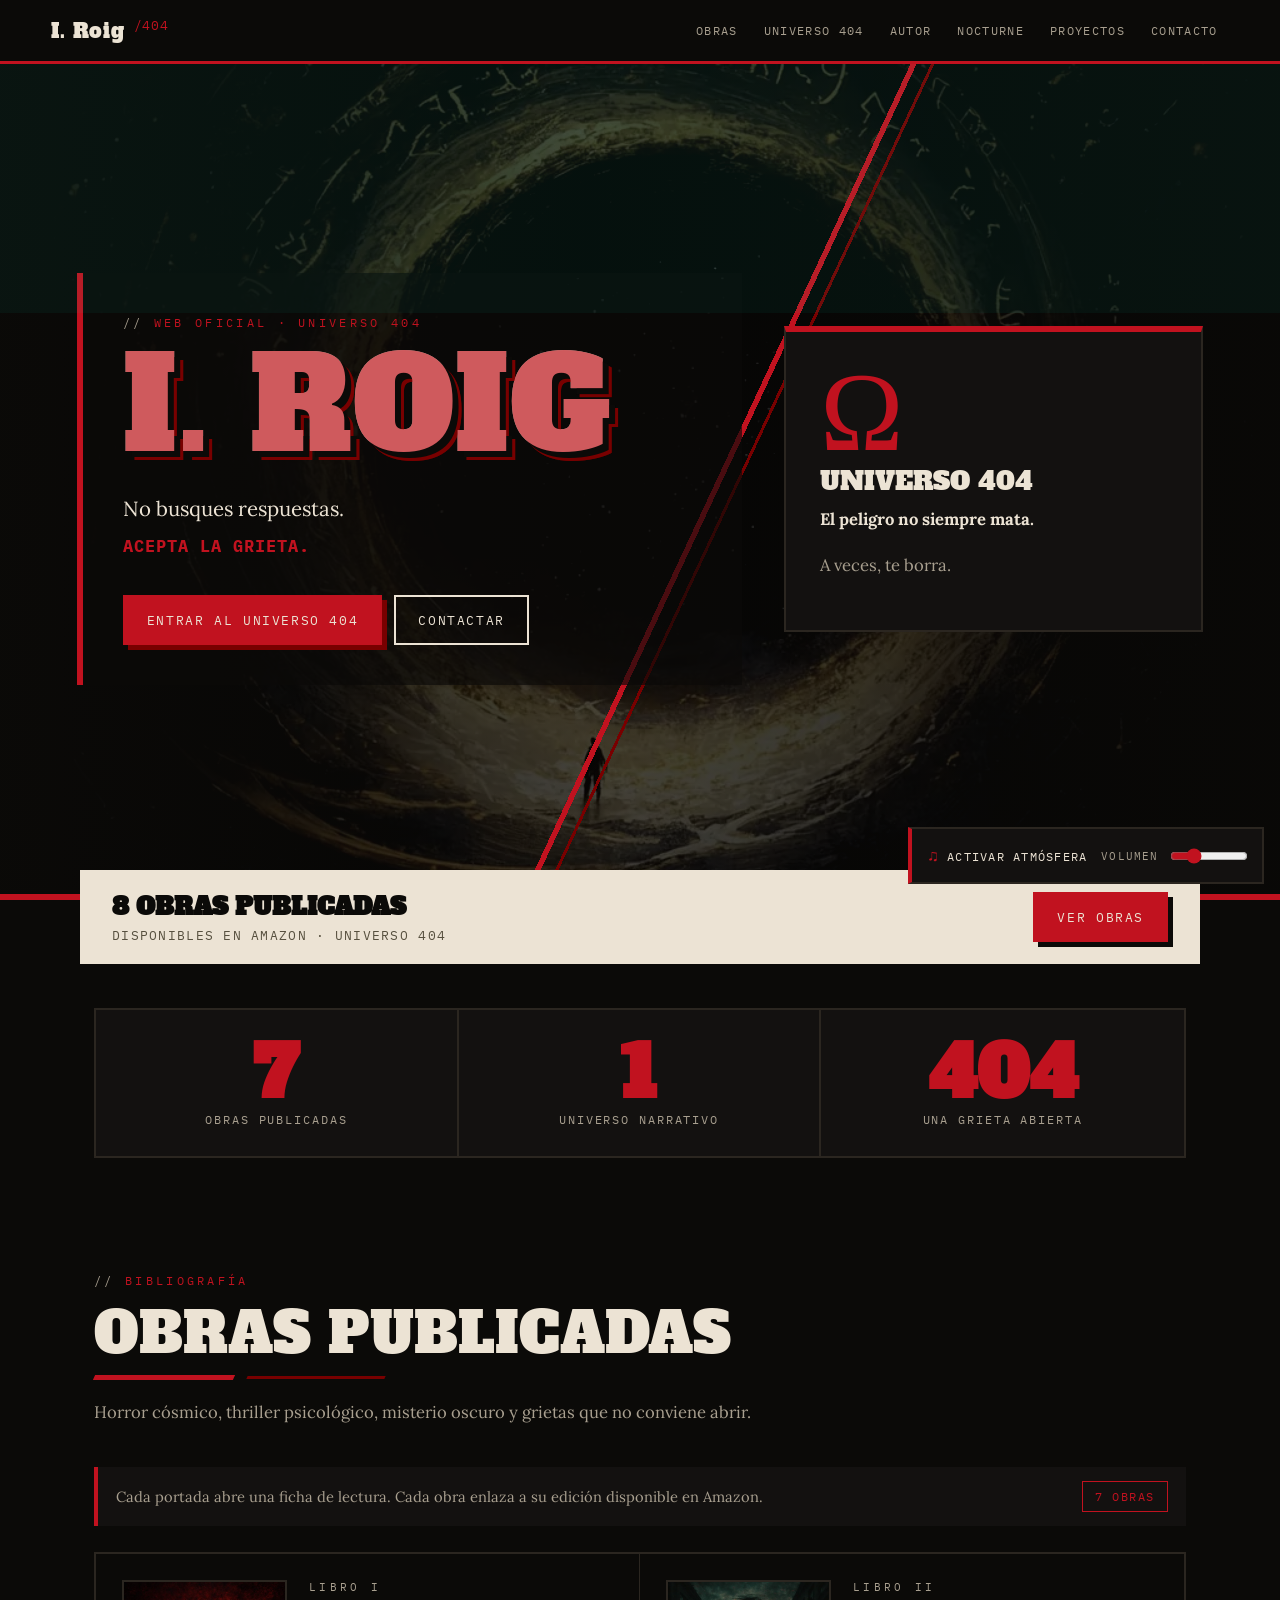
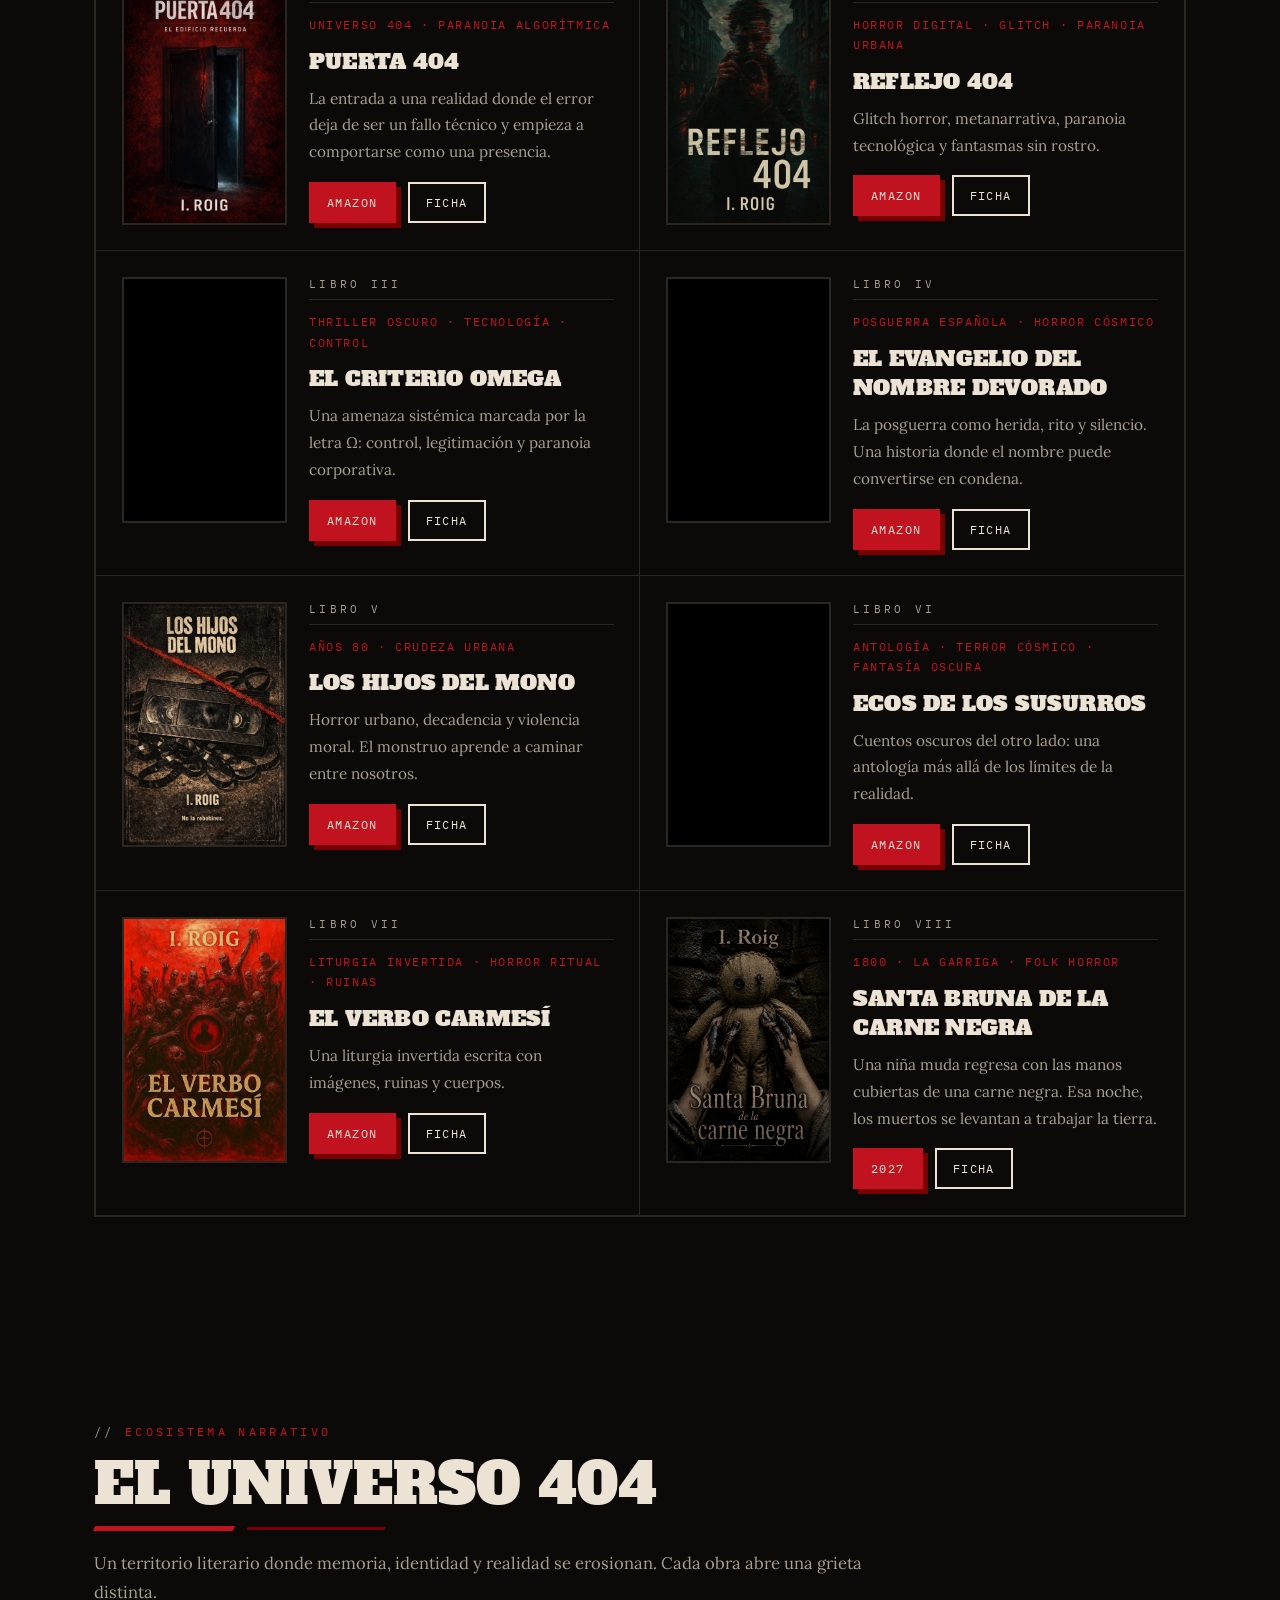
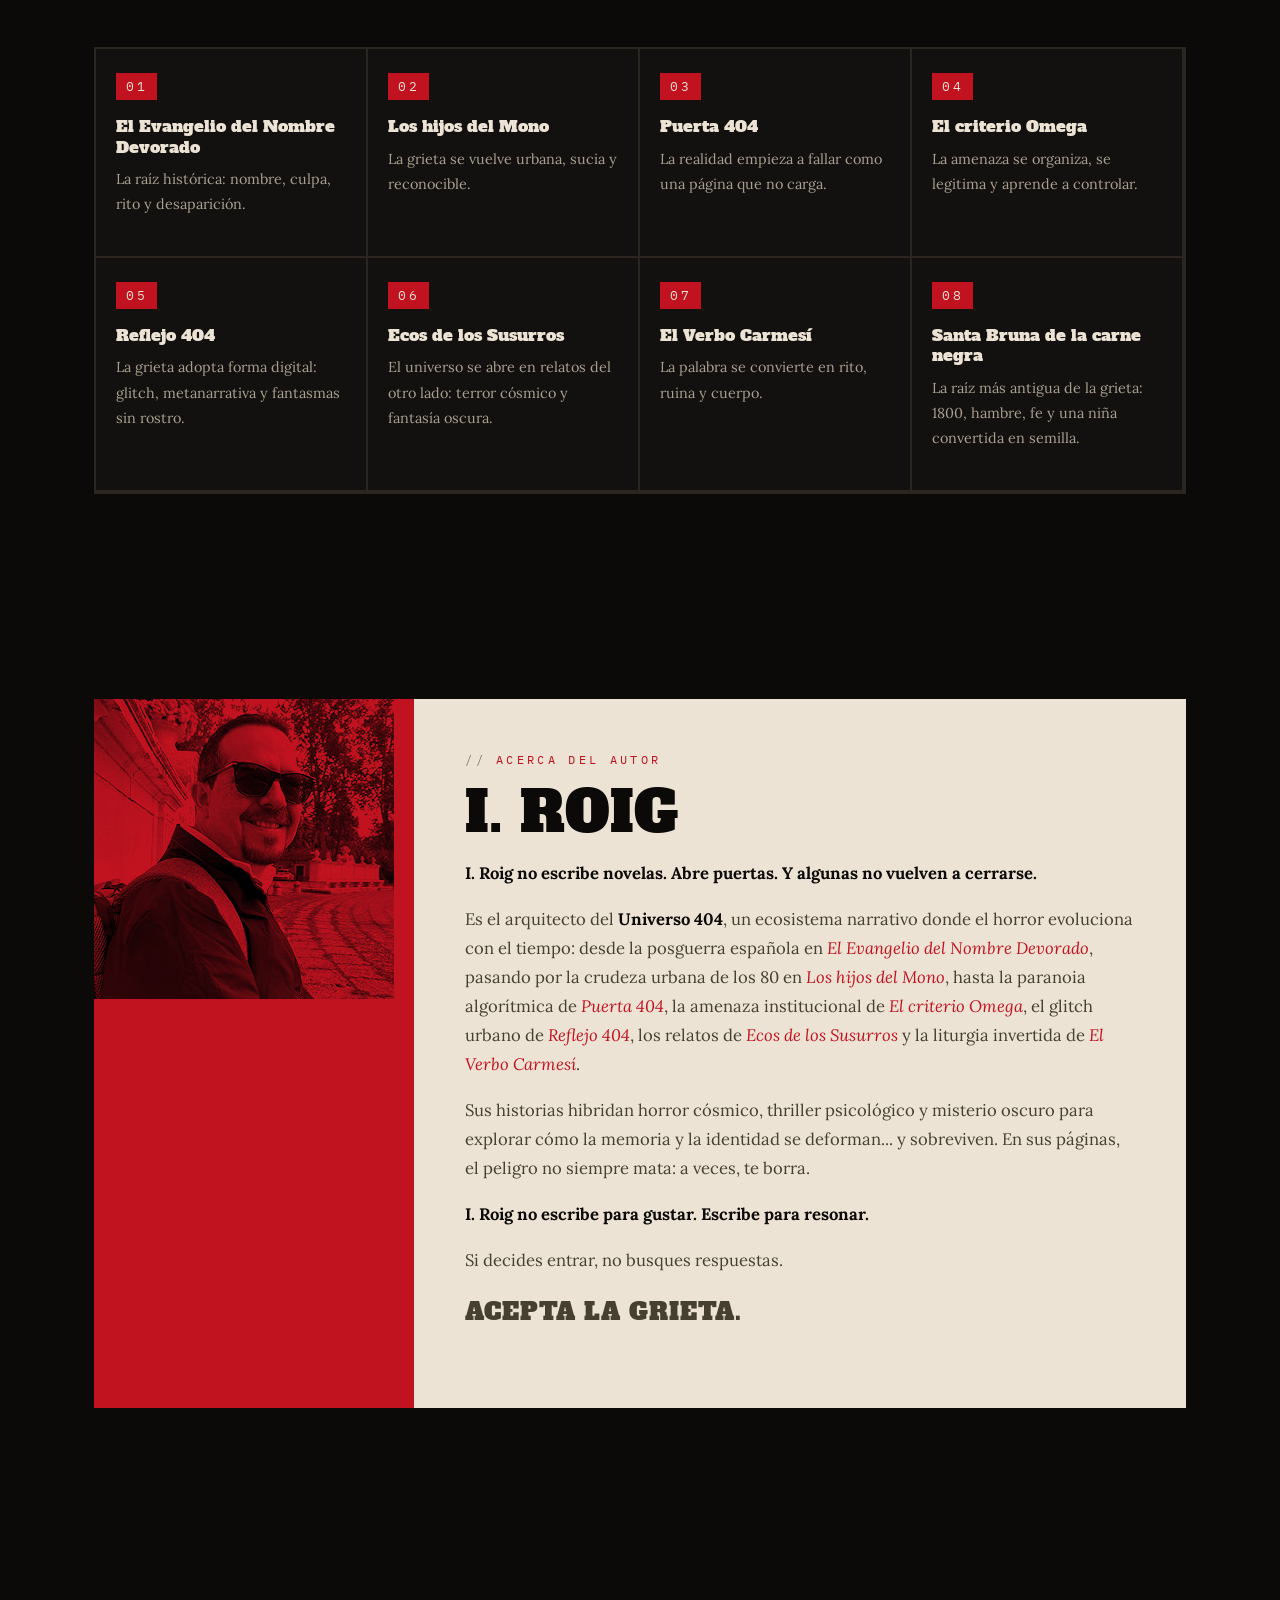
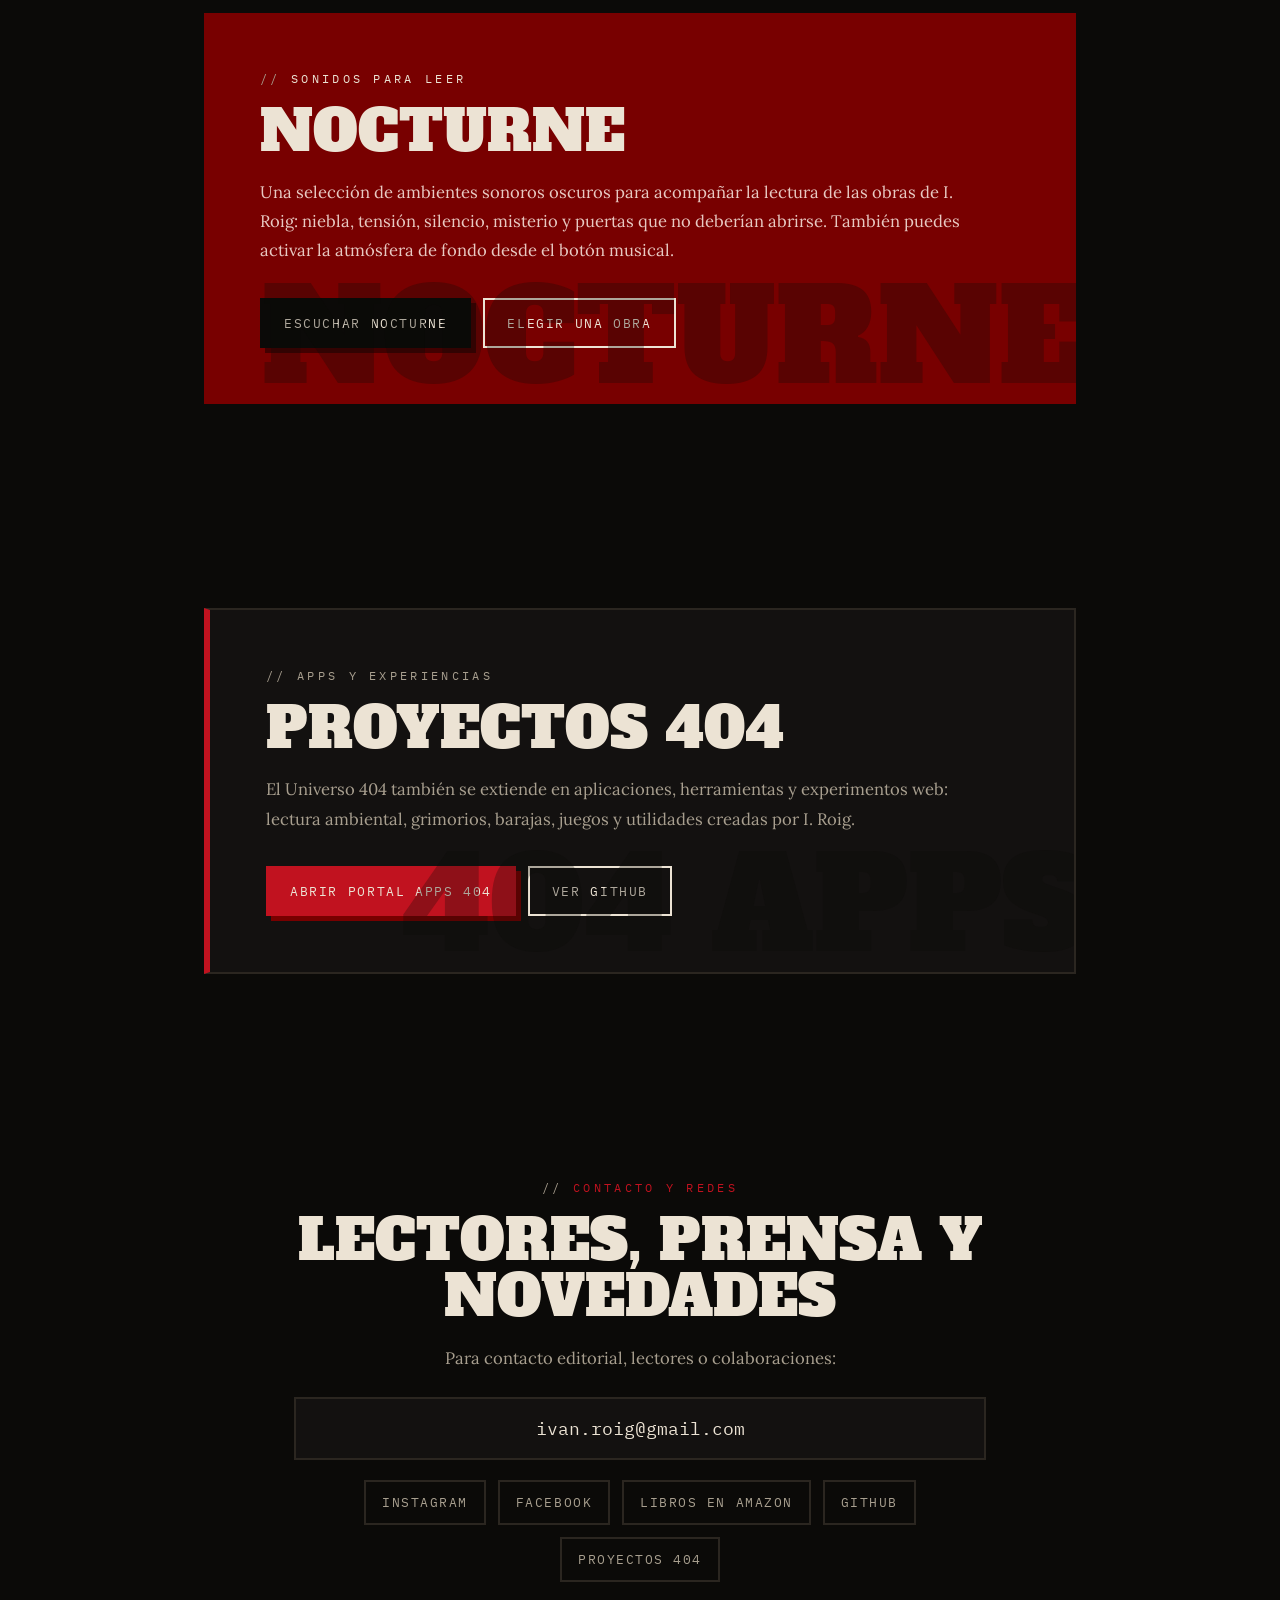
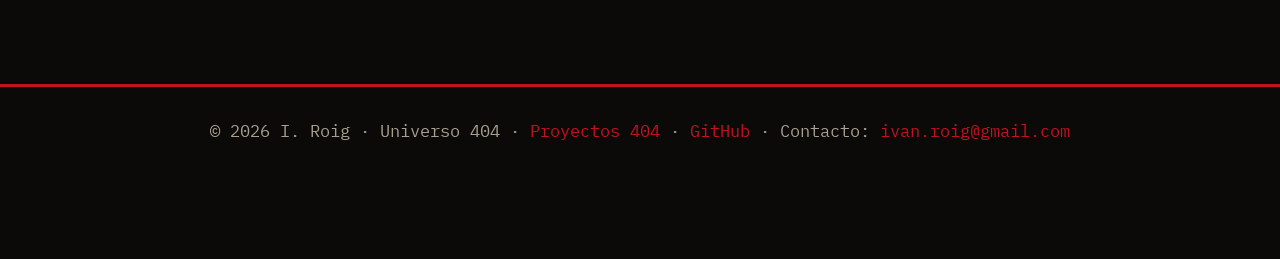
==== commit f996ccd4: "Add files via upload" ====
--- a/index.html
+++ b/index.html
@@ -4,117 +4,34 @@
 <head>
 <meta charset="utf-8"/>
 <meta content="width=device-width, initial-scale=1.0" name="viewport"/>
-<meta content="default-src 'self'; script-src 'self' 'sha256-WNoh0WwyqecqUZrZZIGXfCJeKXmbSUr6brRAD103gDQ='; style-src 'self'; img-src 'self' data:; media-src 'self'; connect-src 'self'; object-src 'none'; base-uri 'self'; form-action 'none'; frame-ancestors 'none'; upgrade-insecure-requests" http-equiv="Content-Security-Policy"/>
-<meta content="strict-origin-when-cross-origin" name="referrer"/>
-<title>I. Roig · Universo 404 | Novelas de horror cósmico y thriller oscuro</title>
-<meta content="Web oficial de I. Roig: novelas del Universo 404, horror cósmico, thriller psicológico, grimorio narrativo, Nocturne y proyectos digitales 404." name="description"/>
-<meta content="I. Roig, Universo 404, Puerta 404, El criterio Omega, El Evangelio del nombre devorado, Los hijos del Mono, Ecos de los Susurros, Reflejo 404, El Verbo Carmesí, novelas de horror, thriller psicológico" name="keywords"/>
+<title>I. Roig | Universo 404 | Obras de horror y thriller</title>
+<meta content="Web oficial de I. Roig: obras del Universo 404, horror cósmico, thriller psicológico, misterio oscuro y experiencias 404." name="description"/>
+<meta content="I. Roig, Universo 404, Puerta 404, El criterio Omega, El Evangelio del nombre devorado, Los hijos del Mono, Ecos de los Susurros, Reflejo 404, El Verbo Carmesí, novelas de horror, relatos oscuros, thriller psicológico, horror cósmico" name="keywords"/>
 <meta content="I. Roig" name="author"/>
 <meta content="I. Roig · Universo 404" property="og:title"/>
-<meta content="Web oficial de I. Roig: novelas del Universo 404, horror cósmico, thriller psicológico, grimorio narrativo, Nocturne y proyectos digitales 404." property="og:description"/>
+<meta content="I. Roig no escribe novelas. Abre puertas. Y algunas no vuelven a cerrarse." property="og:description"/>
 <meta content="website" property="og:type"/>
 <meta content="https://ivan7800.github.io/i.roig/assets/la-grieta-hero.jpg" property="og:image"/>
-<link href="assets/icons/favicon-32.png" rel="icon" type="image/png"/>
-<link href="manifest.webmanifest" rel="manifest"/>
-<link href="assets/icons/apple-touch-icon.png" rel="apple-touch-icon"/>
-<meta content="yes" name="mobile-web-app-capable"/>
-<meta content="#0b0b10" name="theme-color"/>
-<link as="image" fetchpriority="high" href="assets/la-grieta-hero.webp" rel="preload" type="image/webp"/><link href="style.css" rel="stylesheet"/>
-<link href="https://ivan7800.github.io/i.roig/" rel="canonical"/><meta content="index, follow, max-image-preview:large" name="robots"/><meta content="I. Roig · Universo 404" property="og:site_name"/><meta content="es_ES" property="og:locale"/><meta content="https://ivan7800.github.io/i.roig/" property="og:url"/><meta content="I. Roig · Universo 404" property="og:image:alt"/><meta content="summary_large_image" name="twitter:card"/><meta content="I. Roig · Universo 404" name="twitter:title"/><meta content="Web oficial de I. Roig: novelas del Universo 404, horror cósmico, thriller psicológico, grimorio narrativo, Nocturne y proyectos digitales 404." name="twitter:description"/><meta content="https://ivan7800.github.io/i.roig/assets/la-grieta-hero.jpg" name="twitter:image"/><script data-managed="v20" type="application/ld+json">{
-  "@context": "https://schema.org",
-  "@graph": [
-    {
-      "@type": "WebSite",
-      "@id": "https://ivan7800.github.io/i.roig/#website",
-      "url": "https://ivan7800.github.io/i.roig/",
-      "name": "I. Roig · Universo 404",
-      "inLanguage": "es",
-      "description": "Web oficial de I. Roig: novelas del Universo 404, horror cósmico, thriller psicológico, grimorio narrativo, Nocturne y proyectos digitales 404.",
-      "publisher": {
-        "@id": "https://ivan7800.github.io/i.roig/#author"
-      }
-    },
-    {
-      "@type": "Person",
-      "@id": "https://ivan7800.github.io/i.roig/#author",
-      "name": "I. Roig",
-      "url": "https://ivan7800.github.io/i.roig/",
-      "image": "https://ivan7800.github.io/i.roig/assets/i-roig-author.jpg",
-      "sameAs": [
-        "https://www.instagram.com/ivanboss1978/",
-        "https://www.facebook.com/Ivanboss",
-        "https://github.com/ivan7800"
-      ]
-    },
-    {
-      "@type": "ItemList",
-      "@id": "https://ivan7800.github.io/i.roig/#bibliografia",
-      "name": "Novelas de I. Roig",
-      "itemListElement": [
-        {
-          "@type": "ListItem",
-          "position": 1,
-          "url": "https://ivan7800.github.io/i.roig/puerta-404.html",
-          "name": "Puerta 404"
-        },
-        {
-          "@type": "ListItem",
-          "position": 2,
-          "url": "https://ivan7800.github.io/i.roig/reflejo-404.html",
-          "name": "Reflejo 404"
-        },
-        {
-          "@type": "ListItem",
-          "position": 3,
-          "url": "https://ivan7800.github.io/i.roig/el-criterio-omega.html",
-          "name": "El criterio Omega"
-        },
-        {
-          "@type": "ListItem",
-          "position": 4,
-          "url": "https://ivan7800.github.io/i.roig/el-evangelio-del-nombre-devorado.html",
-          "name": "El Evangelio del Nombre Devorado"
-        },
-        {
-          "@type": "ListItem",
-          "position": 5,
-          "url": "https://ivan7800.github.io/i.roig/los-hijos-del-mono.html",
-          "name": "Los hijos del Mono"
-        },
-        {
-          "@type": "ListItem",
-          "position": 6,
-          "url": "https://ivan7800.github.io/i.roig/ecos-de-los-susurros.html",
-          "name": "Ecos de los Susurros"
-        },
-        {
-          "@type": "ListItem",
-          "position": 7,
-          "url": "https://ivan7800.github.io/i.roig/el-verbo-carmesi.html",
-          "name": "El Verbo Carmesí"
-        }
-      ]
-    }
-  ]
-}</script></head>
+<link href="assets/favicon-404.png" rel="icon" type="image/png"/>
+<meta content="#0b0a08" name="theme-color"/><link href="https://ivan7800.github.io/i.roig/" rel="canonical"/><meta content="https://ivan7800.github.io/i.roig/" property="og:url"/><meta content="summary_large_image" name="twitter:card"/><meta content="https://ivan7800.github.io/i.roig/assets/la-grieta-hero.jpg" name="twitter:image"/>
+<link as="image" fetchpriority="high" href="assets/la-grieta-hero.webp" rel="preload" type="image/webp"/><link href="https://fonts.googleapis.com" rel="preconnect"/><link crossorigin="" href="https://fonts.gstatic.com" rel="preconnect"/><link href="https://fonts.googleapis.com/css2?family=Alfa+Slab+One&amp;family=Lora:ital,wght@0,400;0,700;1,400&amp;family=IBM+Plex+Mono:wght@400;500&amp;display=swap" rel="stylesheet"/><link href="style.css?v=20260716-glitch-hero" rel="stylesheet"/>
+<script type="application/ld+json">{"@context":"https://schema.org","@type":"Person","name":"I. Roig","url":"https://ivan7800.github.io/i.roig","jobTitle":"Novelista de horror y thriller","sameAs":["https://www.instagram.com/ivanboss1978/","https://www.facebook.com/Ivanboss","https://github.com/ivan7800","https://ivan7800.github.io/Portal-Apps-404/"]}</script><script type="application/ld+json">{"@context":"https://schema.org","@type":"ItemList","name":"Obras del Universo 404","itemListElement":[{"@type":"ListItem","position":1,"item":{"@type":"Book","name":"Puerta 404","author":{"@type":"Person","name":"I. Roig"},"url":"https://www.amazon.es/dp/B0FF33S28V","inLanguage":"es"}},{"@type":"ListItem","position":2,"item":{"@type":"Book","name":"Reflejo 404","author":{"@type":"Person","name":"I. Roig"},"url":"https://www.amazon.es/dp/B0F5NMT88D","inLanguage":"es"}},{"@type":"ListItem","position":3,"item":{"@type":"Book","name":"El criterio Omega","author":{"@type":"Person","name":"I. Roig"},"url":"https://www.amazon.es/dp/B0H24D889T","inLanguage":"es"}},{"@type":"ListItem","position":4,"item":{"@type":"Book","name":"El Evangelio del Nombre Devorado","author":{"@type":"Person","name":"I. Roig"},"url":"https://www.amazon.es/dp/B0GRTNTNRZ","inLanguage":"es"}},{"@type":"ListItem","position":5,"item":{"@type":"Book","name":"Los hijos del Mono","author":{"@type":"Person","name":"I. Roig"},"url":"https://www.amazon.es/dp/B0G2HKR2SS","inLanguage":"es"}},{"@type":"ListItem","position":6,"item":{"@type":"Book","name":"Ecos de los Susurros","author":{"@type":"Person","name":"I. Roig"},"url":"https://www.amazon.es/dp/B0F6GNZ4BZ","inLanguage":"es"}},{"@type":"ListItem","position":7,"item":{"@type":"Book","name":"El Verbo Carmesí","author":{"@type":"Person","name":"I. Roig"},"url":"https://www.amazon.es/dp/B0F9SWX3KL","inLanguage":"es"}}]}</script></head>
 <body><a class="skip-link" href="#inicio">Saltar al contenido</a>
 <header class="site-header">
 <a class="logo" href="#inicio">I. Roig</a>
 <button aria-controls="primary-navigation" aria-expanded="false" aria-label="Abrir menú" class="nav-toggle"><span></span><span></span><span></span></button>
 <nav aria-label="Navegación principal" class="nav" id="primary-navigation">
-<a href="#novelas">Novelas</a><a href="#empezar">Por dónde empezar</a>
+<a href="#novelas">Obras</a>
 <a href="#universo">Universo 404</a>
-<a href="#proyectos">Proyectos</a>
-<a href="#artefactos">Artefactos</a>
-<a href="#simbolo">Símbolo</a>
+
 <a href="#autor">Autor</a>
 <a href="#nocturne">Nocturne</a>
+<a href="#proyectos">Proyectos</a>
 <a href="#contacto">Contacto</a>
 </nav>
 </header>
 <div aria-label="Música ambiental de fondo" class="music-player">
 <audio id="bgMusic" loop="" preload="metadata">
-<source src="audio/universo404-ambient.ogg" type="audio/ogg"/>
 <source src="audio/universo404-ambient.mp3" type="audio/mpeg"/>
 </audio>
 <button aria-pressed="false" class="music-toggle" id="musicToggle" title="Activar música ambiental" type="button">
@@ -126,15 +43,15 @@
 </div>
 <main id="inicio">
 <section aria-label="Entrada al Universo 404" class="hero hero-grieta section">
+<div class="scan-overlay"></div>
 <div class="hero-content reveal">
 <p class="eyebrow">Web oficial · Universo 404</p>
-<h1>I. ROIG</h1>
+<h1 class="glitch-title" data-text="I. ROIG">I. ROIG</h1>
 <p class="hero-text">
           No busques respuestas.<br/><strong>Acepta la grieta.</strong>
 </p>
 <div class="hero-actions">
 <a class="btn primary" href="#novelas">Entrar al Universo 404</a>
-<a class="btn project-cta" href="https://ivan7800.github.io/Portal-Apps-404/" rel="noopener noreferrer" target="_blank">Proyectos 404</a>
 <a class="btn ghost" href="mailto:ivan.roig@gmail.com">Contactar</a>
 </div>
 </div>
@@ -145,125 +62,34 @@
 <p>A veces, te borra.</p>
 </aside>
 </section>
-<section aria-label="Novelas de I. Roig disponibles en Amazon" class="amazon-strip reveal">
+<section aria-label="Obras de I. Roig disponibles en Amazon" class="amazon-strip reveal">
 <div>
-<strong>7 novelas publicadas</strong>
+<strong>8 obras publicadas</strong>
 <span>Disponibles en Amazon · Universo 404</span>
 </div>
-<a class="btn primary" href="#novelas">Ver novelas</a>
-</section>
-<section aria-labelledby="startTitle" class="section start-section reveal" id="empezar">
-<div class="section-heading compact">
-<p class="eyebrow">Guía de entrada</p>
-<h2 id="startTitle">Por dónde empezar el Universo 404</h2>
-<p>Elige una puerta según el tipo de oscuridad que quieras abrir primero.</p>
-</div>
-<div class="start-grid">
-<article class="start-card">
-<span class="start-number">01</span>
-<h3>Quiero horror digital</h3>
-<p>Empieza por <strong>Puerta 404</strong> y continúa con <strong>Reflejo 404</strong>: glitch, paranoia tecnológica y realidad quebrada.</p>
-<a class="btn ghost" href="puerta-404.html">Abrir Puerta 404</a>
-</article>
-<article class="start-card">
-<span class="start-number">02</span>
-<h3>Quiero horror histórico</h3>
-<p>Entra por <strong>El Evangelio del Nombre Devorado</strong>: posguerra, culpa, rito y memoria convertida en amenaza.</p>
-<a class="btn ghost" href="el-evangelio-del-nombre-devorado.html">Abrir El Evangelio</a>
-</article>
-<article class="start-card">
-<span class="start-number">03</span>
-<h3>Quiero thriller de control</h3>
-<p>Lee <strong>El criterio Omega</strong>: ciudad, poder, legitimación pública y una amenaza que aprende a justificarse.</p>
-<a class="btn ghost" href="el-criterio-omega.html">Abrir Omega</a>
-</article>
-<article class="start-card featured">
-<span class="start-number">Ω</span>
-<h3>Quiero entrar en la mitología</h3>
-<p>Lee una novela y después abre el <strong>Grimorio del Nombre Devorado</strong>, el artefacto narrativo que expande el archivo 404.</p>
-<a class="btn primary" href="https://ivan7800.github.io/El-Evangelio-del-Nombre-Devorado/" rel="noopener noreferrer" target="_blank">Abrir el Grimorio</a>
-</article>
-</div>
-</section>
-<section aria-labelledby="projectsTitle" class="section projects-section reveal" id="proyectos">
-<div class="projects-card">
-<div class="projects-copy">
-<p class="eyebrow">Laboratorio creativo · Proyectos</p>
-<h2 id="projectsTitle">Portal Apps 404</h2>
-<p><strong>La zona de herramientas, prototipos y apps web de I. Roig.</strong></p>
-<p>Un acceso directo a tus proyectos publicados: utilidades creativas, experimentos visuales, apps narrativas y laboratorios digitales con estética 404.</p>
-<div class="hero-actions project-actions">
-<a class="btn primary project-cta" href="https://ivan7800.github.io/Portal-Apps-404/" rel="noopener noreferrer" target="_blank">Abrir Portal Apps 404</a>
-<a class="btn ghost" href="#novelas">Ver novelas</a>
-</div>
-</div>
-<div aria-hidden="true" class="projects-terminal">
-<div class="terminal-bar"><span></span><span></span><span></span></div>
-<p>404://portal/apps</p>
-<strong>PORTAL 404</strong>
-<small>Apps · herramientas · laboratorios · GitHub Pages</small>
-</div>
-</div>
-</section>
-<section aria-labelledby="skinTitle" class="section skin-section reveal" id="atmosferas">
-<div class="skin-copy">
-<p class="eyebrow">Skins visuales · Atmósferas</p>
-<h2 id="skinTitle">Elige la piel del Universo 404</h2>
-<p>Cambia el tono de la web sin romper la lectura: grieta roja, VHS ochentero, archivo Omega o liturgia carmesí. La elección queda guardada en este navegador.</p>
-</div>
-<div aria-label="Selector de atmósfera visual" class="skin-grid" role="group">
-<button aria-pressed="true" class="skin-card is-active" data-skin="default" type="button">
-<span aria-hidden="true" class="skin-orb skin-orb-default"></span>
-<strong>Grieta 404</strong>
-<small>Oscura, roja y dorada</small>
-</button>
-<button aria-pressed="false" class="skin-card" data-skin="vhs" type="button">
-<span aria-hidden="true" class="skin-orb skin-orb-vhs"></span>
-<strong>VHS 1987</strong>
-<small>Calor analógico y ruido</small>
-</button>
-<button aria-pressed="false" class="skin-card" data-skin="omega" type="button">
-<span aria-hidden="true" class="skin-orb skin-orb-omega"></span>
-<strong>Archivo Ω</strong>
-<small>Frío, control y señal</small>
-</button>
-<button aria-pressed="false" class="skin-card" data-skin="carmesi" type="button">
-<span aria-hidden="true" class="skin-orb skin-orb-carmesi"></span>
-<strong>Evangelio Carmesí</strong>
-<small>Rito, sangre y página</small>
-</button>
-</div>
+<a class="btn primary" href="#novelas">Ver obras</a>
 </section>
 <section aria-label="Resumen del universo literario de I. Roig" class="section stats-section reveal">
-<div class="stats-grid stats-grid-four">
-<article><strong>7</strong><span>novelas publicadas</span></article>
+<div class="stats-grid">
+<article><strong>7</strong><span>obras publicadas</span></article>
 <article><strong>1</strong><span>universo narrativo</span></article>
-<article><strong>1</strong><span>grimorio vivo</span></article>
 <article><strong>404</strong><span>una grieta abierta</span></article>
 </div>
 </section>
 <section class="section" id="novelas">
 <div class="section-heading reveal">
 <p class="eyebrow">Bibliografía</p>
-<h2>Novelas publicadas</h2>
+<h2>Obras publicadas</h2>
 <p>Horror cósmico, thriller psicológico, misterio oscuro y grietas que no conviene abrir.</p>
 </div>
 <div class="catalog-toolbar reveal">
-<p>Catálogo editorial compacto: cada portada abre su ficha completa y cada botón rojo lleva a su Amazon correcto.</p>
-<span class="status" id="catalogStatus">7 obras</span>
-</div>
-<div aria-label="Herramientas del catálogo" class="catalog-tools reveal">
-<label class="search-box" for="catalogSearch">
-<span>Buscar novela</span>
-<input autocomplete="off" id="catalogSearch" placeholder="Puerta 404, Omega, glitch, posguerra..." type="search"/>
-</label>
-<button class="btn ghost" id="clearSearch" type="button">Limpiar</button>
-</div>
-<p class="catalog-empty" hidden="" id="catalogEmpty">No hay novelas que coincidan con esa búsqueda.</p>
+<p>Cada portada abre una ficha de lectura. Cada obra enlaza a su edición disponible en Amazon.</p>
+<span class="status">7 obras</span>
+</div>
 <div class="book-grid editorial-grid">
 <article class="book-card reveal">
 <a aria-label="Abrir ficha de Puerta 404" class="book-cover image-cover" href="puerta-404.html">
-<picture><source srcset="assets/puerta-404.webp" type="image/webp"/><img alt="Portada de Puerta 404" decoding="async" height="1536" loading="lazy" src="assets/puerta-404.jpg" width="1024"/></picture>
+<picture><source srcset="assets/puerta-404.webp" type="image/webp"/><img alt="Portada de Puerta 404" decoding="async" fetchpriority="high" height="1536" loading="eager" src="assets/puerta-404.jpg" width="1024"/></picture>
 </a>
 <div class="book-info">
 <p class="tag">Universo 404 · Paranoia algorítmica</p>
@@ -277,7 +103,7 @@
 </article>
 <article class="book-card reveal">
 <a aria-label="Abrir ficha de Reflejo 404" class="book-cover image-cover" href="reflejo-404.html">
-<picture><source srcset="assets/reflejo-404.webp" type="image/webp"/><img alt="Portada de Reflejo 404" decoding="async" height="1499" loading="lazy" src="assets/reflejo-404.jpg" width="1000"/></picture>
+<picture><source srcset="assets/reflejo-404.webp" type="image/webp"/><img alt="Portada de Reflejo 404" decoding="async" fetchpriority="high" height="1499" loading="eager" src="assets/reflejo-404.jpg" width="1000"/></picture>
 </a>
 <div class="book-info">
 <p class="tag">Horror digital · Glitch · Paranoia urbana</p>
@@ -291,7 +117,7 @@
 </article>
 <article class="book-card reveal">
 <a aria-label="Abrir ficha de El criterio Omega" class="book-cover image-cover" href="el-criterio-omega.html">
-<picture><source srcset="assets/el-criterio-omega.webp" type="image/webp"/><img alt="Portada de El criterio Omega" decoding="async" height="1536" loading="lazy" src="assets/el-criterio-omega.jpg" width="1024"/></picture>
+<picture><source srcset="assets/el-criterio-omega.webp" type="image/webp"/><img alt="Portada de El criterio Omega" decoding="async" fetchpriority="high" height="1536" loading="eager" src="assets/el-criterio-omega.jpg" width="1024"/></picture>
 </a>
 <div class="book-info">
 <p class="tag">Thriller oscuro · Tecnología · Control</p>
@@ -356,6 +182,20 @@
 <div class="book-actions">
 <a class="btn primary" href="https://www.amazon.es/dp/B0F9SWX3KL" rel="noopener noreferrer" target="_blank">Amazon</a>
 <a class="btn ghost" href="el-verbo-carmesi.html">Ficha</a>
+</div>
+</div>
+</article>
+<article class="book-card reveal">
+<a aria-label="Abrir ficha de Santa Bruna de la carne negra" class="book-cover image-cover" href="santa-bruna-de-la-carne-negra.html">
+<img alt="Portada de Santa Bruna de la carne negra" decoding="async" loading="lazy" src="assets/santa-bruna-de-la-carne-negra.png"/>
+</a>
+<div class="book-info">
+<p class="tag">1800 · La Garriga · Folk horror</p>
+<h3>Santa Bruna de la carne negra</h3>
+<p>Una niña muda regresa con las manos cubiertas de una carne negra. Esa noche, los muertos se levantan a trabajar la tierra.</p>
+<div class="book-actions">
+<a class="btn primary" href="mailto:ivan.roig@gmail.com">2027</a>
+<a class="btn ghost" href="santa-bruna-de-la-carne-negra.html">Ficha</a>
 </div>
 </div>
 </article>
@@ -365,7 +205,7 @@
 <p class="eyebrow">Ecosistema narrativo</p>
 <h2>El Universo 404</h2>
 <p>
-          Un territorio literario donde memoria, identidad y realidad se erosionan. Cada novela abre una grieta distinta.
+          Un territorio literario donde memoria, identidad y realidad se erosionan. Cada obra abre una grieta distinta.
         </p>
 </div>
 <div class="timeline">
@@ -376,35 +216,7 @@
 <article class="timeline-item reveal"><span>05</span><h3>Reflejo 404</h3><p>La grieta adopta forma digital: glitch, metanarrativa y fantasmas sin rostro.</p></article>
 <article class="timeline-item reveal"><span>06</span><h3>Ecos de los Susurros</h3><p>El universo se abre en relatos del otro lado: terror cósmico y fantasía oscura.</p></article>
 <article class="timeline-item reveal"><span>07</span><h3>El Verbo Carmesí</h3><p>La palabra se convierte en rito, ruina y cuerpo.</p></article>
-<article class="timeline-item reveal artifact-step"><span>Ω</span><h3>El Grimorio</h3><p>El archivo transversal: una app/artefacto para explorar símbolos, páginas prohibidas y ecos del Nombre Devorado.</p></article>
-</div>
-</section>
-<section class="section artifact-section" id="artefactos">
-<div class="artifact-card reveal">
-<div class="artifact-copy">
-<p class="eyebrow">Archivos prohibidos · Artefacto recuperado</p>
-<h2>Grimorio del Nombre Devorado</h2>
-<p><strong>No es una app. Es una pieza del Universo 404.</strong></p>
-<p>Un grimorio maldito vinculado a las novelas de I. Roig: fragmentos, símbolos, páginas rituales y documentos recuperados que expanden la mitología más allá del libro.</p>
-<p>Debe leerse como un objeto narrativo: el lugar donde el lector no compra una novela, sino que entra en el archivo que la novela dejó abierto.</p>
-<div class="artifact-actions hero-actions">
-<a class="btn primary" href="https://ivan7800.github.io/El-Evangelio-del-Nombre-Devorado/" rel="noopener noreferrer" target="_blank">Abrir el Grimorio</a>
-<a class="btn ghost" href="el-evangelio-del-nombre-devorado.html">Ver novela vinculada</a>
-</div>
-</div>
-<div aria-label="Índice narrativo del grimorio" class="artifact-index">
-<div aria-hidden="true" class="artifact-seal">
-<span class="artifact-orbit artifact-orbit-main"></span>
-<span class="artifact-orbit artifact-orbit-cut"></span>
-<span class="artifact-omega">Ω</span>
-<span class="artifact-code">404</span>
-</div>
-<ul>
-<li><strong>Entrada I</strong><span>El Nombre no debe pronunciarse.</span></li>
-<li><strong>Entrada II</strong><span>La página recuerda al lector.</span></li>
-<li><strong>Entrada III</strong><span>Todo evangelio es una herida escrita.</span></li>
-</ul>
-</div>
+<article class="timeline-item reveal"><span>08</span><h3>Santa Bruna de la carne negra</h3><p>La raíz más antigua de la grieta: 1800, hambre, fe y una niña convertida en semilla.</p></article>
 </div>
 </section>
 <section class="section author-section" id="autor">
@@ -429,33 +241,29 @@
 <p class="signature">Acepta la grieta.</p>
 </div>
 </section>
-<section class="section symbol-section" id="simbolo">
-<div class="symbol-card reveal">
-<div class="symbol-copy">
-<p class="eyebrow">Marca del autor</p>
-<h2>El símbolo del Universo 404</h2>
-<p>
-            Esta imagen acompaña las novelas de I. Roig en la contraportada. No funciona como adorno: es una señal de entrada.
-            Una marca silenciosa para reconocer que la grieta sigue abierta.
-          </p>
-<blockquote>«Toda historia comienza con una grieta.»</blockquote>
-</div>
-<div aria-label="Símbolo visual del Universo 404" class="symbol-image-wrap">
-<picture><source srcset="assets/universo-404-symbol.webp" type="image/webp"/><img alt="Símbolo cósmico del Universo 404" class="symbol-image" decoding="async" height="1024" loading="lazy" src="assets/universo-404-symbol.jpg" width="1024"/></picture>
-</div>
-</div>
-</section>
+
 <section class="section nocturne-section reveal" id="nocturne">
 <div class="nocturne-card">
 <p class="eyebrow">Sonidos para leer</p>
 <h2>Nocturne</h2>
 <p>
-          Una selección de ambientes sonoros oscuros para acompañar la lectura de las novelas de I. Roig: niebla, tensión,
+          Una selección de ambientes sonoros oscuros para acompañar la lectura de las obras de I. Roig: niebla, tensión,
           silencio, misterio y puertas que no deberían abrirse. También puedes activar la atmósfera de fondo desde el botón musical.
         </p>
 <div class="hero-actions">
 <a class="btn primary" href="https://ivan7800.github.io/Nocturne/" rel="noopener noreferrer" target="_blank">Escuchar Nocturne</a>
-<a class="btn ghost" href="#novelas">Elegir una novela</a>
+<a class="btn ghost" href="#novelas">Elegir una obra</a>
+</div>
+</div>
+</section>
+<section class="section nocturne-section projects-section reveal" id="proyectos">
+<div class="nocturne-card project-card">
+<p class="eyebrow">Apps y experiencias</p>
+<h2>Proyectos 404</h2>
+<p>El Universo 404 también se extiende en aplicaciones, herramientas y experimentos web: lectura ambiental, grimorios, barajas, juegos y utilidades creadas por I. Roig.</p>
+<div class="hero-actions">
+<a class="btn primary" href="https://ivan7800.github.io/Portal-Apps-404/" rel="noopener noreferrer" target="_blank">Abrir Portal Apps 404</a>
+<a class="btn ghost" href="https://github.com/ivan7800" rel="noopener noreferrer" target="_blank">Ver GitHub</a>
 </div>
 </div>
 </section>
@@ -469,18 +277,16 @@
 <div aria-label="Redes sociales" class="social-links">
 <a href="https://www.instagram.com/ivanboss1978/" rel="noopener noreferrer" target="_blank">Instagram</a>
 <a href="https://www.facebook.com/Ivanboss" rel="noopener noreferrer" target="_blank">Facebook</a>
-<a aria-label="GitHub de I. Roig" class="social-github" href="https://github.com/ivan7800" rel="noopener noreferrer" target="_blank">
-<svg aria-hidden="true" focusable="false" viewbox="0 0 24 24"><path d="M12 .5A11.5 11.5 0 0 0 8.37 22.9c.58.1.8-.25.8-.56v-2c-3.26.7-3.95-1.4-3.95-1.4-.53-1.35-1.3-1.71-1.3-1.71-1.07-.73.08-.72.08-.72 1.18.08 1.8 1.21 1.8 1.21 1.05 1.8 2.75 1.28 3.42.98.1-.76.41-1.28.75-1.57-2.6-.3-5.34-1.3-5.34-5.8 0-1.28.46-2.32 1.2-3.14-.12-.3-.52-1.5.12-3.1 0 0 .98-.31 3.2 1.2A11.1 11.1 0 0 1 12 5.9c.98 0 1.97.13 2.9.39 2.2-1.51 3.18-1.2 3.18-1.2.64 1.6.24 2.8.12 3.1.75.82 1.2 1.86 1.2 3.14 0 4.51-2.74 5.5-5.35 5.8.42.36.8 1.08.8 2.18v3.23c0 .31.21.67.8.56A11.5 11.5 0 0 0 12 .5Z"></path></svg>
-<span>GitHub</span>
-</a>
-<a class="social-projects" href="https://ivan7800.github.io/Portal-Apps-404/" rel="noopener noreferrer" target="_blank">Portal Apps 404</a>
-<a href="https://www.amazon.es/s?k=I.+Roig&amp;i=stripbooks" rel="noopener noreferrer" target="_blank">Buscar I. Roig en Amazon</a>
+<a href="https://www.amazon.es/s?k=I.+Roig" rel="noopener noreferrer" target="_blank">Libros en Amazon</a>
+<a href="https://github.com/ivan7800" rel="noopener noreferrer" target="_blank">GitHub</a>
+<a href="https://ivan7800.github.io/Portal-Apps-404/" rel="noopener noreferrer" target="_blank">Proyectos 404</a>
 </div>
 </section>
 </main>
 <footer class="site-footer">
-<p>© <span id="year"></span> I. Roig · Universo 404 · Contacto: <a href="mailto:ivan.roig@gmail.com">ivan.roig@gmail.com</a></p>
+<p>© <span id="year"></span> I. Roig · Universo 404 · <a href="https://ivan7800.github.io/Portal-Apps-404/" rel="noopener noreferrer" target="_blank">Proyectos 404</a> · <a href="https://github.com/ivan7800" rel="noopener noreferrer" target="_blank">GitHub</a> · Contacto: <a href="mailto:ivan.roig@gmail.com">ivan.roig@gmail.com</a></p>
 </footer>
+<button aria-label="Volver arriba" class="back-to-top" id="backToTop" type="button">↑</button>
 <script defer="" src="script.js"></script>
 </body>
 </html>
--- a/style.css
+++ b/style.css
@@ -1,39 +1,60 @@
+/* ============================================================
+   I. ROIG · UNIVERSO 404 — v6 "EDICIÓN IMPRESA"
+   Dirección: editorial de horror impresa. Tinta, hueso y sangre.
+   Bloques sólidos, bordes duros, serif slab de cartel,
+   metadata en monoespaciada. Firma visual: LA GRIETA.
+   ============================================================ */
+
 :root {
-  --bg: #08080c;
-  --bg-soft: #11111a;
-  --card: rgba(255,255,255,.065);
-  --card-strong: rgba(255,255,255,.09);
-  --card-border: rgba(255,255,255,.14);
-  --text: #f4efe7;
-  --muted: #bcb4a9;
-  --accent: #b41526;
-  --accent-2: #d8b46a;
-  --shadow: 0 24px 80px rgba(0,0,0,.48);
-}
+  --ink: #0b0a08;
+  --ink-2: #131110;
+  --panel: #17140f;
+  --line: #2b2620;
+  --bone: #ece3d4;
+  --ash: #a89f8f;
+  --blood: #c1121f;
+  --blood-deep: #780000;
+  --font-display: 'Alfa Slab One', 'Rockwell Extra Bold', Georgia, serif;
+  --font-body: 'Lora', Georgia, 'Times New Roman', serif;
+  --font-mono: 'IBM Plex Mono', 'Courier New', monospace;
+}
+
 * { box-sizing: border-box; }
 html { scroll-behavior: smooth; }
 body {
   margin: 0;
-  font-family: Georgia, 'Times New Roman', serif;
-  color: var(--text);
-  background:
-    radial-gradient(circle at 15% 8%, rgba(180,21,38,.26), transparent 32%),
-    radial-gradient(circle at 85% 12%, rgba(216,180,106,.10), transparent 28%),
-    linear-gradient(180deg, #060609 0%, var(--bg) 42%, #050507 100%);
+  font-family: var(--font-body);
+  color: var(--bone);
+  background: var(--ink);
   min-height: 100vh;
 }
+/* Grano de papel impreso */
 body::before {
   content: "";
   position: fixed;
   inset: 0;
-  background-image:
-    linear-gradient(rgba(255,255,255,.025) 1px, transparent 1px),
-    linear-gradient(90deg, rgba(255,255,255,.02) 1px, transparent 1px);
-  background-size: 46px 46px;
+  z-index: 0;
   pointer-events: none;
-  mask-image: linear-gradient(to bottom, black, transparent 82%);
+  opacity: .5;
+  background-image: repeating-linear-gradient(0deg, rgba(255,255,255,.012) 0 1px, transparent 1px 3px);
 }
 a { color: inherit; text-decoration: none; }
+
+.skip-link {
+  position: absolute;
+  left: -9999px;
+  top: 0;
+  z-index: 100;
+  background: var(--blood);
+  color: var(--bone);
+  padding: 12px 18px;
+  font-family: var(--font-mono);
+}
+.skip-link:focus { left: 0; }
+
+/* ------------------------------------------------------------
+   CABECERA — barra de imprenta
+   ------------------------------------------------------------ */
 .site-header {
   position: sticky;
   top: 0;
@@ -41,29 +62,155 @@
   display: flex;
   align-items: center;
   justify-content: space-between;
-  padding: 18px clamp(18px, 4vw, 64px);
-  background: rgba(8,8,12,.78);
-  backdrop-filter: blur(16px);
-  border-bottom: 1px solid rgba(255,255,255,.08);
-}
-.logo { font-size: 1.35rem; letter-spacing: .08em; font-weight: 700; }
-.nav { display: flex; gap: 22px; color: var(--muted); }
-.nav a:hover { color: var(--text); }
-.nav-toggle { display: none; width: 46px; height: 42px; background: rgba(255,255,255,.045); border: 1px solid var(--card-border); color: var(--text); padding: 0; border-radius: 14px; position: relative; cursor: pointer; }
-.nav-toggle span { display: block; width: 20px; height: 2px; margin: 5px auto; border-radius: 999px; background: var(--text); transition: transform .22s ease, opacity .22s ease, background .22s ease; }
+  padding: 0 clamp(18px, 4vw, 56px);
+  height: 64px;
+  background: var(--ink);
+  border-bottom: 3px solid var(--blood);
+}
+.logo {
+  font-family: var(--font-display);
+  font-size: 1.25rem;
+  letter-spacing: .04em;
+  color: var(--bone);
+}
+.logo::after {
+  content: " /404";
+  font-family: var(--font-mono);
+  font-size: .8rem;
+  color: var(--blood);
+  vertical-align: super;
+}
+.nav { display: flex; gap: 4px; }
+.nav a {
+  font-family: var(--font-mono);
+  font-size: .76rem;
+  text-transform: uppercase;
+  letter-spacing: .11em;
+  color: var(--ash);
+  padding: 8px 10px;
+  border: 1px solid transparent;
+  transition: color .15s, background .15s;
+}
+.nav a:hover { color: var(--ink); background: var(--bone); }
+.nav-toggle {
+  display: none;
+  width: 46px;
+  height: 42px;
+  background: transparent;
+  border: 2px solid var(--bone);
+  color: var(--bone);
+  padding: 0;
+  border-radius: 0;
+  position: relative;
+  cursor: pointer;
+}
+.nav-toggle span { display: block; width: 20px; height: 2px; margin: 5px auto; background: var(--bone); transition: transform .22s ease, opacity .22s ease; }
 .nav-toggle.open span:nth-child(1) { transform: translateY(7px) rotate(45deg); }
 .nav-toggle.open span:nth-child(2) { opacity: 0; }
 .nav-toggle.open span:nth-child(3) { transform: translateY(-7px) rotate(-45deg); }
-.section { padding: clamp(70px, 9vw, 120px) clamp(18px, 5vw, 80px); max-width: 1220px; margin: 0 auto; }
-.hero { display: grid; grid-template-columns: 1.35fr .85fr; min-height: 78vh; align-items: center; gap: 42px; }
+
+/* ------------------------------------------------------------
+   REPRODUCTOR DE ATMÓSFERA — consola mono flotante
+   ------------------------------------------------------------ */
+.music-player {
+  position: fixed;
+  right: 16px;
+  bottom: 16px;
+  z-index: 30;
+  display: flex;
+  align-items: center;
+  gap: 10px;
+  padding: 10px 12px;
+  background: var(--ink-2);
+  border: 2px solid var(--line);
+  border-left: 4px solid var(--blood);
+  font-family: var(--font-mono);
+}
+.music-toggle {
+  display: inline-flex;
+  align-items: center;
+  gap: 8px;
+  background: transparent;
+  border: none;
+  color: var(--bone);
+  font-family: var(--font-mono);
+  font-size: .78rem;
+  text-transform: uppercase;
+  letter-spacing: .1em;
+  cursor: pointer;
+  padding: 6px 4px;
+}
+.music-toggle .music-icon { color: var(--blood); font-size: 1rem; }
+.music-toggle.playing .music-icon { animation: pulse 1.4s ease-in-out infinite; }
+@keyframes pulse { 50% { opacity: .35; } }
+.volume-control {
+  font-size: .68rem;
+  color: var(--ash);
+  text-transform: uppercase;
+  letter-spacing: .1em;
+}
+.music-volume { width: 78px; accent-color: var(--blood); }
+
+/* ------------------------------------------------------------
+   TIPOGRAFÍA BASE
+   ------------------------------------------------------------ */
+h1, h2, h3 { font-family: var(--font-display); font-weight: 400; margin-top: 0; }
+h1 { font-size: clamp(3.4rem, 10vw, 8.5rem); line-height: .92; letter-spacing: .01em; margin-bottom: 26px; text-transform: uppercase; }
+h2 { font-size: clamp(1.9rem, 4.4vw, 3.6rem); line-height: 1; margin-bottom: 18px; text-transform: uppercase; }
+h3 { font-size: 1.35rem; margin-bottom: 10px; }
+p, li { color: var(--ash); font-size: 1.04rem; line-height: 1.75; margin-top: 0; }
+strong { color: var(--bone); }
+.eyebrow {
+  font-family: var(--font-mono);
+  color: var(--blood);
+  text-transform: uppercase;
+  letter-spacing: .28em;
+  font-size: .74rem;
+  margin-bottom: 14px;
+}
+.eyebrow::before { content: "// "; color: var(--ash); }
+
+.section {
+  position: relative;
+  padding: clamp(64px, 8vw, 110px) clamp(18px, 5vw, 80px);
+  max-width: 1220px;
+  margin: 0 auto;
+}
+
+/* LA GRIETA — divisor firma entre secciones */
+.section-heading { max-width: 800px; margin-bottom: 40px; }
+.section-heading h2 { position: relative; padding-bottom: 18px; }
+.section-heading h2::after {
+  content: "";
+  position: absolute;
+  left: 0;
+  bottom: 0;
+  width: 140px;
+  height: 5px;
+  background: var(--blood);
+  transform: skewX(-24deg);
+  box-shadow: 152px 0 0 -1px var(--blood-deep);
+}
+
+/* ------------------------------------------------------------
+   HERO — cartel de cine con tajo diagonal
+   ------------------------------------------------------------ */
+.hero {
+  display: grid;
+  grid-template-columns: 1.35fr .85fr;
+  min-height: 78vh;
+  align-items: center;
+  gap: 42px;
+}
 .hero-grieta {
   position: relative;
   max-width: none;
-  min-height: calc(100vh - 76px);
+  min-height: calc(100vh - 64px);
   padding-left: clamp(18px, 6vw, 96px);
   padding-right: clamp(18px, 6vw, 96px);
   isolation: isolate;
   overflow: hidden;
+  border-bottom: 6px solid var(--blood);
 }
 .hero-grieta::before {
   content: "";
@@ -71,2375 +218,488 @@
   inset: 0;
   z-index: -2;
   background-image: image-set(url('assets/la-grieta-hero.webp') type('image/webp'), url('assets/la-grieta-hero.jpg') type('image/jpeg'));
-  background-position: center center;
+  background-position: center;
   background-size: cover;
-  background-repeat: no-repeat;
-  filter: brightness(.72) contrast(1.08) saturate(.92);
-}
+  filter: brightness(.55) contrast(1.15) saturate(.85);
+}
+/* EL TAJO: grieta diagonal roja que corta el hero */
 .hero-grieta::after {
   content: "";
   position: absolute;
   inset: 0;
   z-index: -1;
   background:
-    radial-gradient(circle at 52% 48%, rgba(0,0,0,.08), rgba(0,0,0,.62) 54%, rgba(0,0,0,.88) 100%),
-    linear-gradient(90deg, rgba(5,5,8,.92) 0%, rgba(5,5,8,.58) 42%, rgba(5,5,8,.86) 100%);
+    linear-gradient(115deg, transparent 0 54.62%, var(--blood) 54.62% 54.98%, transparent 54.98% 55.85%, var(--blood-deep) 55.85% 56.05%, transparent 56.05%),
+    linear-gradient(90deg, rgba(11,10,8,.94) 0%, rgba(11,10,8,.55) 46%, rgba(11,10,8,.82) 100%);
 }
 .hero-grieta .hero-content {
-  max-width: 760px;
-  padding: clamp(26px, 5vw, 54px);
-  border: 1px solid rgba(255,255,255,.12);
-  border-radius: 34px;
-  background: rgba(5,5,8,.42);
-  backdrop-filter: blur(6px);
-  box-shadow: var(--shadow);
+  max-width: 780px;
+  padding: clamp(22px, 4vw, 40px);
+  background: rgba(11,10,8,.66);
+  border-left: 6px solid var(--blood);
 }
 .hero-grieta h1 {
-  text-shadow: 0 0 42px rgba(0,0,0,.75);
-}
-.hero-grieta .hero-card {
-  background: rgba(5,5,8,.48);
-  backdrop-filter: blur(8px);
-}
-.eyebrow { color: var(--accent-2); text-transform: uppercase; letter-spacing: .22em; font-size: .78rem; }
-h1, h2, h3, p { margin-top: 0; }
-h1 { font-size: clamp(3rem, 8vw, 7rem); line-height: .9; letter-spacing: -.055em; margin-bottom: 24px; }
-h2 { font-size: clamp(2rem, 4.5vw, 4rem); line-height: 1; letter-spacing: -.035em; }
-h3 { font-size: 1.55rem; margin-bottom: 12px; }
-p, li { color: var(--muted); font-size: 1.05rem; line-height: 1.72; }
-strong { color: var(--text); }
-.hero-text { max-width: 690px; font-size: 1.24rem; }
-.hero-actions, .book-actions, .social-links { display: flex; flex-wrap: wrap; gap: 14px; align-items: center; }
-.hero-actions { margin-top: 30px; }
-.btn { padding: 13px 20px; border-radius: 999px; border: 1px solid var(--card-border); transition: .2s; }
-.btn.primary { background: var(--accent); border-color: var(--accent); }
-.btn.ghost { color: var(--muted); }
-.btn:hover, .social-links a:hover { transform: translateY(-2px); box-shadow: var(--shadow); color: var(--text); }
-.hero-card, .contact-box, .timeline-item, .book-card, .author-photo-wrap, .author-copy {
-  background: var(--card);
-  border: 1px solid var(--card-border);
-  border-radius: 28px;
-  box-shadow: var(--shadow);
-}
-.hero-card { padding: 34px; min-height: 320px; display: flex; flex-direction: column; justify-content: center; }
-.omega { font-size: 8rem; color: var(--accent); line-height: .8; text-shadow: 0 0 32px rgba(180,21,38,.52); }
-.section-heading { max-width: 780px; margin-bottom: 34px; }
-.book-grid { display: grid; gap: 22px; }
-.book-card { display: grid; grid-template-columns: 230px 1fr; gap: 26px; padding: 24px; overflow: hidden; }
-.book-card:not(.featured) { grid-template-columns: 170px 1fr; }
-.book-cover.image-cover { min-height: auto; padding: 0; overflow: hidden; background: #050507; border: 1px solid rgba(255,255,255,.12); border-radius: 22px; }
-.book-cover.image-cover img { width: 100%; height: 100%; min-height: 250px; object-fit: cover; display: block; transition: transform .25s ease, filter .25s ease; }
-.book-cover.image-cover:hover img { transform: scale(1.035); filter: brightness(1.08); }
-.tag, .status { color: var(--accent-2); font-size: .85rem; text-transform: uppercase; letter-spacing: .14em; }
-.status { display: inline-block; border: 1px solid rgba(216,180,106,.34); border-radius: 999px; padding: 7px 12px; }
-.book-actions { margin-top: 18px; }
-.book-actions .btn { font-size: .95rem; padding: 11px 17px; }
-.universe-section { position: relative; }
-.timeline { display: grid; grid-template-columns: repeat(4, 1fr); gap: 18px; }
-.timeline-item { padding: 24px; background: linear-gradient(145deg, rgba(255,255,255,.08), rgba(255,255,255,.035)); }
-.timeline-item span { display: inline-grid; place-items: center; width: 42px; height: 42px; border-radius: 999px; background: rgba(180,21,38,.28); color: var(--accent-2); margin-bottom: 16px; }
-.author-section { display: grid; grid-template-columns: 320px 1fr; gap: 44px; align-items: center; }
-.author-photo-wrap { padding: 16px; }
-.author-photo { width: 100%; display: block; aspect-ratio: 1 / 1; object-fit: cover; border-radius: 24px; filter: grayscale(1) contrast(1.08); }
-.author-copy { background: linear-gradient(145deg, rgba(255,255,255,.075), rgba(255,255,255,.035)); padding: clamp(26px, 4vw, 44px); }
-.author-copy em { color: var(--accent-2); font-style: normal; }
-.signature { color: var(--accent-2); font-size: 1.35rem; letter-spacing: .08em; }
-
-.symbol-section {
-  max-width: 980px;
-  padding-top: clamp(44px, 6vw, 74px);
-  padding-bottom: clamp(56px, 7vw, 92px);
-}
-.symbol-card {
+  color: var(--bone);
+  text-shadow: 6px 6px 0 var(--ink), 9px 9px 0 var(--blood-deep);
+}
+.hero-text { max-width: 640px; font-size: 1.28rem; color: var(--bone); }
+.hero-text strong { color: var(--blood); font-family: var(--font-mono); text-transform: uppercase; letter-spacing: .06em; font-size: 1.05rem; }
+
+.hero-actions, .book-actions, .social-links { display: flex; flex-wrap: wrap; gap: 12px; align-items: center; }
+.hero-actions { margin-top: 32px; }
+
+/* Botones tipo sello de imprenta */
+.btn {
+  font-family: var(--font-mono);
+  font-size: .84rem;
+  text-transform: uppercase;
+  letter-spacing: .12em;
+  padding: 14px 22px;
+  border: 2px solid var(--bone);
+  border-radius: 0;
+  color: var(--bone);
+  background: transparent;
+  transition: background .15s, color .15s, transform .15s, box-shadow .15s;
+}
+.btn.primary {
+  background: var(--blood);
+  border-color: var(--blood);
+  color: var(--bone);
+  box-shadow: 5px 5px 0 var(--blood-deep);
+}
+.btn.primary:hover { transform: translate(-2px, -2px); box-shadow: 8px 8px 0 var(--blood-deep); }
+.btn.ghost:hover { background: var(--bone); color: var(--ink); }
+
+/* Tarjeta Ω del hero: placa sólida */
+.hero-card {
+  background: var(--ink-2);
+  border: 2px solid var(--line);
+  border-top: 6px solid var(--blood);
+  padding: 34px;
+  min-height: 300px;
+  display: flex;
+  flex-direction: column;
+  justify-content: center;
+}
+.omega {
+  font-size: 7rem;
+  color: var(--blood);
+  line-height: .8;
+  font-family: var(--font-display);
+}
+.hero-card h2 { font-size: 1.6rem; margin: 14px 0 10px; }
+
+/* ------------------------------------------------------------
+   FRANJA AMAZON — banda de aviso
+   ------------------------------------------------------------ */
+.amazon-strip {
+  max-width: 1120px;
+  margin: -30px auto 0;
+  position: relative;
+  z-index: 2;
+  padding: 20px clamp(18px, 4vw, 32px);
+  display: flex;
+  justify-content: space-between;
+  align-items: center;
+  gap: 18px;
+  background: var(--bone);
+  color: var(--ink);
+  border: none;
+}
+.amazon-strip strong { display: block; color: var(--ink); font-family: var(--font-display); font-size: clamp(1.1rem, 3vw, 1.5rem); text-transform: uppercase; }
+.amazon-strip span { display: block; color: #57503f; margin-top: 4px; font-family: var(--font-mono); font-size: .8rem; text-transform: uppercase; letter-spacing: .1em; }
+.amazon-strip .btn.primary { box-shadow: 5px 5px 0 var(--ink); }
+
+/* ------------------------------------------------------------
+   ESTADÍSTICAS — cifras de imprenta
+   ------------------------------------------------------------ */
+.stats-section { padding-top: 44px; padding-bottom: 10px; }
+.stats-grid { display: grid; grid-template-columns: repeat(3, 1fr); gap: 0; border: 2px solid var(--line); }
+.stats-grid article {
+  padding: 28px 20px;
+  text-align: center;
+  background: var(--ink-2);
+  border-radius: 0;
+  border-right: 2px solid var(--line);
+}
+.stats-grid article:last-child { border-right: none; }
+.stats-grid strong { display: block; font-family: var(--font-display); font-size: clamp(2.4rem, 6vw, 4.4rem); color: var(--blood); line-height: 1; }
+.stats-grid span { color: var(--ash); text-transform: uppercase; letter-spacing: .16em; font-size: .74rem; font-family: var(--font-mono); }
+
+/* ------------------------------------------------------------
+   CATÁLOGO — expedientes numerados
+   ------------------------------------------------------------ */
+.catalog-toolbar {
+  display: flex;
+  flex-wrap: wrap;
+  justify-content: space-between;
+  align-items: center;
+  gap: 16px;
+  margin-bottom: 26px;
+  padding: 14px 18px;
+  background: var(--ink-2);
+  border-left: 4px solid var(--blood);
+}
+.catalog-toolbar p { margin: 0; font-size: .92rem; }
+.tag, .status {
+  font-family: var(--font-mono);
+  color: var(--blood);
+  font-size: .72rem;
+  text-transform: uppercase;
+  letter-spacing: .14em;
+}
+.status { border: 1px solid var(--blood); padding: 7px 12px; border-radius: 0; white-space: nowrap; }
+
+.book-grid { display: grid; gap: 0; counter-reset: libro; border: 2px solid var(--line); }
+.editorial-grid { grid-template-columns: repeat(2, 1fr); }
+.book-card {
+  counter-increment: libro;
   position: relative;
   display: grid;
-  grid-template-columns: minmax(0, 1fr) clamp(190px, 24vw, 240px);
-  gap: clamp(22px, 4vw, 34px);
-  align-items: center;
+  grid-template-columns: 165px 1fr;
+  gap: 22px;
+  padding: 26px;
+  background: var(--ink);
+  border: none;
+  outline: 1px solid var(--line);
+  border-radius: 0;
+  box-shadow: none;
+  transition: background .2s;
+}
+.book-card:hover { background: var(--panel); }
+/* Número de expediente */
+.book-info::before {
+  content: "LIBRO " counter(libro, upper-roman);
+  display: block;
+  font-family: var(--font-mono);
+  font-size: .68rem;
+  letter-spacing: .3em;
+  color: var(--ash);
+  border-bottom: 1px solid var(--line);
+  padding-bottom: 8px;
+  margin-bottom: 12px;
+}
+.book-cover.image-cover {
+  min-height: auto;
+  padding: 0;
   overflow: hidden;
-  padding: clamp(26px, 4.6vw, 46px);
-  border: 1px solid var(--card-border);
-  border-radius: 30px;
-  background:
-    radial-gradient(circle at 86% 44%, rgba(216,180,106,.12), transparent 28%),
-    radial-gradient(circle at 20% 12%, rgba(28,72,180,.16), transparent 40%),
-    linear-gradient(145deg, rgba(255,255,255,.075), rgba(255,255,255,.032));
-  box-shadow: var(--shadow);
-}
-.symbol-card::before {
-  content: "";
-  position: absolute;
-  inset: -90px -120px auto auto;
-  width: 320px;
-  height: 320px;
-  background-image: image-set(url('assets/universo-404-symbol.webp') type('image/webp'), url('assets/universo-404-symbol.jpg') type('image/jpeg'));
-  background-position: center;
-  background-size: cover;
-  background-repeat: no-repeat;
-  opacity: .045;
-  border-radius: 50%;
-  filter: blur(.2px);
-}
-.symbol-copy { position: relative; z-index: 1; }
-.symbol-copy p { max-width: 620px; }
-.symbol-copy blockquote {
-  margin: 22px 0 0;
-  color: var(--accent-2);
-  font-size: clamp(1.12rem, 2.4vw, 1.32rem);
-  line-height: 1.45;
-  font-style: italic;
-}
-.symbol-image-wrap {
-  position: relative;
-  z-index: 1;
-  justify-self: center;
-  width: min(240px, 56vw);
-  aspect-ratio: 1 / 1;
-  padding: 10px;
-  overflow: hidden;
-  border-radius: 50%;
-  background: rgba(255,255,255,.055);
-  border: 1px solid rgba(255,255,255,.18);
-  box-shadow: 0 0 32px rgba(216,180,106,.13), 0 0 58px rgba(23,72,180,.10);
-}
-.symbol-image-wrap picture {
+  background: #000;
+  border: 2px solid var(--line);
+  border-radius: 0;
+  align-self: start;
+}
+.book-cover.image-cover img {
   width: 100%;
   height: 100%;
-}
-.symbol-image {
-  width: 100%;
-  height: 100%;
-  aspect-ratio: 1 / 1;
+  min-height: 240px;
   object-fit: cover;
   display: block;
-  border-radius: 50%;
-  filter: saturate(1.02) contrast(1.03);
-}
-
-@media (max-width: 850px) {
-  .symbol-card { grid-template-columns: 1fr; text-align: center; }
-  .symbol-image-wrap { width: min(210px, 58vw); order: -1; }
-  .symbol-copy p { margin-left: auto; margin-right: auto; }
-}
-
-.nocturne-section { max-width: 980px; }
+  transition: transform .25s ease, filter .25s ease;
+}
+.book-cover.image-cover:hover img { transform: scale(1.04); filter: contrast(1.1); }
+.book-info h3 { text-transform: uppercase; letter-spacing: .01em; }
+.book-info > p:not(.tag) { font-size: .96rem; }
+.book-actions { margin-top: 16px; }
+.book-actions .btn { font-size: .74rem; padding: 11px 16px; }
+
+/* ------------------------------------------------------------
+   LÍNEA TEMPORAL DEL UNIVERSO — lomo de colección
+   ------------------------------------------------------------ */
+.timeline { display: grid; grid-template-columns: repeat(4, 1fr); gap: 0; border: 2px solid var(--line); }
+.timeline-item {
+  padding: 24px 20px;
+  background: var(--ink-2);
+  border-radius: 0;
+  border-right: 2px solid var(--line);
+  border-bottom: 2px solid var(--line);
+  box-shadow: none;
+}
+.timeline-item span {
+  display: inline-block;
+  width: auto;
+  height: auto;
+  font-family: var(--font-mono);
+  font-size: .8rem;
+  letter-spacing: .2em;
+  color: var(--bone);
+  background: var(--blood);
+  padding: 5px 10px;
+  border-radius: 0;
+  margin-bottom: 16px;
+}
+.timeline-item h3 { font-size: 1.02rem; line-height: 1.25; }
+.timeline-item p { font-size: .9rem; }
+
+/* ------------------------------------------------------------
+   AUTOR — retrato de solapa
+   ------------------------------------------------------------ */
+.author-section { display: grid; grid-template-columns: 320px 1fr; gap: 0; align-items: stretch; }
+.author-photo-wrap {
+  padding: 0;
+  background: var(--blood);
+  border: none;
+  border-radius: 0;
+  box-shadow: none;
+  display: flex;
+}
+.author-photo {
+  width: 100%;
+  display: block;
+  object-fit: cover;
+  border-radius: 0;
+  filter: grayscale(1) contrast(1.15);
+  mix-blend-mode: multiply;
+  aspect-ratio: auto;
+}
+.author-copy {
+  background: var(--bone);
+  color: var(--ink);
+  border: none;
+  border-radius: 0;
+  padding: clamp(28px, 4vw, 52px);
+  box-shadow: none;
+}
+.author-copy h2, .author-copy strong { color: var(--ink); }
+.author-copy p { color: #45402f; }
+.author-copy .eyebrow { color: var(--blood); }
+.author-copy .eyebrow::before { color: #857c66; }
+.author-copy em { color: var(--blood); font-style: italic; }
+.signature {
+  color: var(--blood);
+  font-family: var(--font-display);
+  font-size: 1.5rem;
+  text-transform: uppercase;
+  letter-spacing: .04em;
+}
+
+/* ------------------------------------------------------------
+   NOCTURNE — placa sonora
+   ------------------------------------------------------------ */
+.nocturne-section { max-width: 1000px; }
 .nocturne-card {
   position: relative;
   overflow: hidden;
   padding: clamp(30px, 5vw, 56px);
-  border: 1px solid var(--card-border);
-  border-radius: 34px;
-  background:
-    radial-gradient(circle at 20% 20%, rgba(180,21,38,.32), transparent 36%),
-    linear-gradient(145deg, rgba(255,255,255,.085), rgba(255,255,255,.035));
-  box-shadow: var(--shadow);
-}
+  background: var(--blood-deep);
+  border: none;
+  border-radius: 0;
+  box-shadow: none;
+}
+.nocturne-card p { color: #e8c9c2; max-width: 720px; }
+.nocturne-card .eyebrow { color: var(--bone); }
 .nocturne-card::after {
   content: "NOCTURNE";
   position: absolute;
-  right: -10px;
-  bottom: -18px;
+  right: -14px;
+  bottom: -22px;
+  font-family: var(--font-display);
   font-size: clamp(3rem, 12vw, 8rem);
-  letter-spacing: -.08em;
-  color: rgba(255,255,255,.035);
+  color: rgba(11,10,8,.28);
   pointer-events: none;
 }
-.nocturne-card p { max-width: 760px; }
-
+.nocturne-card .btn.primary { background: var(--ink); border-color: var(--ink); box-shadow: 5px 5px 0 rgba(0,0,0,.45); }
+.nocturne-card .btn.ghost { border-color: var(--bone); }
+
+.projects-section .nocturne-card {
+  background: var(--ink-2);
+  border: 2px solid var(--line);
+  border-left: 6px solid var(--blood);
+}
+.projects-section .nocturne-card::after { content: "404 APPS"; }
+.projects-section .nocturne-card p { color: var(--ash); }
+.projects-section .nocturne-card .btn.primary { background: var(--blood); border-color: var(--blood); box-shadow: 5px 5px 0 var(--blood-deep); }
+
+
+/* ------------------------------------------------------------
+   CONTACTO Y PIE
+   ------------------------------------------------------------ */
 .contact { text-align: center; max-width: 820px; }
-.contact-box { margin: 24px auto 18px; padding: 18px; display: flex; justify-content: center; }
-.contact-link { color: var(--accent-2); font-size: 1.2rem; font-weight: 700; }
+.contact-box {
+  margin: 24px auto 18px;
+  padding: 18px;
+  display: flex;
+  justify-content: center;
+  background: var(--ink-2);
+  border: 2px solid var(--line);
+}
+.contact-link { color: var(--bone); font-family: var(--font-mono); font-size: 1.1rem; }
+.contact-link:hover { color: var(--blood); }
 .social-links { justify-content: center; margin-top: 20px; }
-.social-links a { border: 1px solid var(--card-border); border-radius: 999px; padding: 12px 16px; color: var(--muted); background: rgba(255,255,255,.045); transition: .2s; }
-.social-links a { display: inline-flex; align-items: center; justify-content: center; gap: 8px; }
-.social-links svg { width: 18px; height: 18px; fill: currentColor; flex: 0 0 auto; }
-.social-github { color: var(--text) !important; border-color: rgba(255,255,255,.22) !important; background: linear-gradient(135deg, rgba(255,255,255,.1), rgba(255,255,255,.035)) !important; }
-
-.site-footer { padding: 32px; text-align: center; border-top: 1px solid rgba(255,255,255,.08); }
-.site-footer a { color: var(--accent-2); }
-.reveal { opacity: 0; transform: translateY(18px); transition: .8s ease; }
+.social-links a {
+  font-family: var(--font-mono);
+  font-size: .8rem;
+  text-transform: uppercase;
+  letter-spacing: .12em;
+  border: 2px solid var(--line);
+  border-radius: 0;
+  padding: 12px 16px;
+  color: var(--ash);
+  transition: .15s;
+}
+.social-links a:hover { background: var(--bone); color: var(--ink); border-color: var(--bone); }
+.site-footer {
+  padding: 30px 30px 96px;
+  text-align: center;
+  border-top: 3px solid var(--blood);
+  font-family: var(--font-mono);
+  font-size: .82rem;
+}
+.site-footer a { color: var(--blood); }
+
+/* ------------------------------------------------------------
+   FICHAS DE NOVELA
+   ------------------------------------------------------------ */
+.detail-hero { position: relative; display: grid; grid-template-columns: minmax(260px, 380px) 1fr; gap: clamp(24px, 4vw, 48px); align-items: start; padding-top: clamp(44px, 6vw, 80px); }
+.book-detail-cover {
+  width: 100%;
+  height: auto;
+  display: block;
+  border: 2px solid var(--line);
+  box-shadow: 10px 10px 0 var(--blood-deep);
+}
+.book-detail-card {
+  background: var(--ink-2);
+  border: 2px solid var(--line);
+  border-top: 6px solid var(--blood);
+  border-radius: 0;
+  box-shadow: none;
+  padding: clamp(24px, 4vw, 44px);
+}
+.book-detail-card h1 { font-size: clamp(2.2rem, 6vw, 4.2rem); }
+.back-link {
+  display: inline-block;
+  font-family: var(--font-mono);
+  font-size: .78rem;
+  text-transform: uppercase;
+  letter-spacing: .14em;
+  color: var(--ash);
+  margin-bottom: 18px;
+}
+.back-link:hover { color: var(--blood); }
+.detail-layout { display: grid; grid-template-columns: 1fr 320px; gap: 0; align-items: stretch; border: 2px solid var(--line); }
+.detail-panel {
+  padding: 28px;
+  background: var(--ink-2);
+  border: none;
+  border-radius: 0;
+  box-shadow: none;
+}
+.detail-layout .detail-panel:first-child { border-right: 2px solid var(--line); }
+.detail-panel ul { padding-left: 20px; margin-bottom: 0; }
+.meta-list div { display: grid; gap: 2px; padding: 12px 0; border-bottom: 1px solid var(--line); }
+.meta-list div:last-child { border-bottom: none; }
+.meta-list span { font-family: var(--font-mono); font-size: .68rem; text-transform: uppercase; letter-spacing: .2em; color: var(--ash); }
+
+/* Galería y reseñas (páginas antiguas, por compatibilidad) */
+.cover-gallery { display: grid; grid-template-columns: repeat(4, 1fr); gap: 14px; }
+.cover-gallery a { display: block; border: 2px solid var(--line); background: #000; border-radius: 0; overflow: hidden; }
+.cover-gallery img { width: 100%; aspect-ratio: 2 / 3; object-fit: cover; display: block; transition: .25s; }
+.cover-gallery a:hover img { transform: scale(1.04); }
+.reader-section { max-width: 980px; }
+.review-grid { display: grid; grid-template-columns: repeat(2, 1fr); gap: 0; margin-top: 22px; border: 2px solid var(--line); }
+.review-grid article { padding: 24px; background: var(--ink-2); border-radius: 0; box-shadow: none; border-right: 2px solid var(--line); }
+.review-grid article:last-child { border-right: none; }
+
+/* ------------------------------------------------------------
+   ANIMACIONES Y ACCESIBILIDAD
+   ------------------------------------------------------------ */
+.reveal { opacity: 0; transform: translateY(16px); transition: opacity .7s ease, transform .7s ease; }
 .reveal.visible { opacity: 1; transform: translateY(0); }
-.delay { transition-delay: .12s; }
+.delay { transition-delay: .1s; }
+
+a:focus-visible, button:focus-visible, input:focus-visible {
+  outline: 3px solid var(--blood);
+  outline-offset: 3px;
+}
+
+@media (prefers-reduced-motion: reduce) {
+  html { scroll-behavior: auto; }
+  .reveal { opacity: 1; transform: none; transition: none; }
+  .music-toggle.playing .music-icon { animation: none; }
+  * { transition-duration: .01ms !important; }
+}
+
+/* ------------------------------------------------------------
+   RESPONSIVE
+   ------------------------------------------------------------ */
+@media (max-width: 1024px) {
+  .editorial-grid { grid-template-columns: 1fr; }
+}
 @media (max-width: 950px) {
   .timeline { grid-template-columns: repeat(2, 1fr); }
 }
 @media (max-width: 850px) {
-  .hero-grieta { min-height: calc(100vh - 68px); }
-  .hero-grieta::before { background-position: center center; }
-  .nav-toggle { display: block; }
-  .nav { display: none; position: absolute; right: 18px; left: 18px; top: 68px; flex-direction: column; background: rgba(17,17,26,.96); border: 1px solid var(--card-border); padding: 18px; border-radius: 20px; box-shadow: var(--shadow); backdrop-filter: blur(12px); }
-  .nav.open { display: flex; animation: menuDrop .18s ease-out both; }
-  .nav a { padding: 10px 12px; border-radius: 12px; }
-  .nav a:hover { background: rgba(255,255,255,.06); }
-  .hero, .book-card, .book-card:not(.featured), .timeline, .author-section { grid-template-columns: 1fr; }
-  h1 { font-size: clamp(2.8rem, 16vw, 4.8rem); }
-  .book-card { padding: 20px; }
-  .book-cover.image-cover { max-width: min(340px, 92vw); width: 100%; margin: 0 auto; }
-  .book-cover.image-cover img { min-height: 390px; object-fit: contain; background: #050507; }
-  .book-actions .btn { min-height: 44px; display: inline-flex; align-items: center; justify-content: center; }
-  .author-photo-wrap { max-width: 340px; margin: 0 auto; }
-}
-
-
-.amazon-strip {
-  max-width: 1120px;
-  margin: -34px auto 18px;
-  padding: 18px clamp(18px, 4vw, 32px);
-  display: flex;
-  justify-content: space-between;
-  align-items: center;
-  gap: 18px;
-  border: 1px solid rgba(216,180,106,.26);
-  border-radius: 24px;
-  background: linear-gradient(135deg, rgba(216,180,106,.14), rgba(180,21,38,.11), rgba(255,255,255,.045));
-  box-shadow: var(--shadow);
-  backdrop-filter: blur(8px);
-}
-.amazon-strip strong { display: block; font-size: clamp(1.12rem, 3vw, 1.55rem); }
-.amazon-strip span { display: block; color: var(--muted); margin-top: 4px; }
-
-/* Mejoras v8: conversión, galería y páginas individuales */
-.stats-section { padding-top: 28px; padding-bottom: 28px; }
-.stats-grid { display: grid; grid-template-columns: repeat(3, 1fr); gap: 18px; }
-.stats-grid article,
-.review-grid article,
-.detail-panel,
-.book-detail-card {
-  background: var(--card);
-  border: 1px solid var(--card-border);
-  border-radius: 28px;
-  box-shadow: var(--shadow);
-}
-.stats-grid article { padding: 24px; text-align: center; }
-.stats-grid strong { display: block; font-size: clamp(2.4rem, 6vw, 4.6rem); color: var(--accent-2); line-height: 1; }
-.stats-grid span { color: var(--muted); text-transform: uppercase; letter-spacing: .12em; font-size: .82rem; }
-.cover-gallery { display: grid; grid-template-columns: repeat(4, 1fr); gap: 20px; }
-.cover-gallery a { display: block; border-radius: 24px; overflow: hidden; border: 1px solid var(--card-border); background: #050507; box-shadow: var(--shadow); }
-.cover-gallery img { width: 100%; aspect-ratio: 2 / 3; object-fit: cover; display: block; transition: .25s; }
-.cover-gallery a:hover img { transform: scale(1.04); filter: brightness(1.08); }
-.reader-section { max-width: 980px; }
-.review-grid { display: grid; grid-template-columns: repeat(2, 1fr); gap: 18px; margin-top: 22px; }
-.review-grid article { padding: 24px; }
-.review-grid strong { display: block; margin-bottom: 8px; font-size: 1.18rem; }
-.review-grid span { color: var(--muted); }
-.detail-hero {
-  max-width: 1120px;
-  min-height: calc(100svh - 76px);
-  grid-template-columns: minmax(220px, 330px) minmax(0, 680px);
-  gap: clamp(28px, 4.5vw, 56px);
-  align-items: center;
-  justify-content: center;
-  padding-top: clamp(42px, 6vw, 78px);
-  padding-bottom: clamp(48px, 7vw, 90px);
-}
-.detail-hero > picture {
-  width: clamp(230px, 25vw, 330px);
-  height: clamp(345px, 37.5vw, 495px);
-  justify-self: end;
-  align-self: center;
-}
-.book-detail-cover {
-  display: block;
-  width: 100%;
-  height: 100%;
-  aspect-ratio: 2 / 3;
-  object-fit: cover;
-  object-position: center top;
-  border-radius: 24px;
-  border: 1px solid var(--card-border);
-  box-shadow: var(--shadow);
-  background:#050507;
-}
-.book-detail-card {
-  max-width: 680px;
-  justify-self: start;
-  padding: clamp(28px, 4.5vw, 50px);
-}
-.book-detail-card h1 {
-  font-size: clamp(3rem, 6.2vw, 5.65rem);
-}
-.book-detail-card .hero-text {
-  max-width: 620px;
-  font-size: clamp(1.02rem, 1.35vw, 1.16rem);
-  line-height: 1.65;
-}
-.detail-layout { display: grid; grid-template-columns: 1fr 320px; gap: 28px; align-items: start; }
-.detail-panel { padding: 26px; }
-.detail-panel ul { padding-left: 20px; margin-bottom: 0; }
-.meta-list { display: grid; gap: 12px; margin-top: 24px; }
-.meta-list div { display:flex; justify-content:space-between; gap:16px; border-bottom: 1px solid rgba(255,255,255,.08); padding-bottom: 10px; }
-.meta-list span:first-child { color: var(--accent-2); }
-.back-link { display: inline-block; margin-bottom: 18px; color: var(--accent-2); }
-@media (max-width: 950px) {
-  .cover-gallery { grid-template-columns: repeat(2, 1fr); }
-  .stats-grid, .review-grid, .detail-hero, .detail-layout { grid-template-columns: 1fr; }
-  .detail-hero {
-    max-width: 760px;
-    min-height: auto;
-    text-align: center;
-    gap: 26px;
-    padding-top: 58px;
-    padding-bottom: 62px;
-  }
-  .detail-hero > picture {
-    width: min(310px, 72vw);
-    height: auto;
-    aspect-ratio: 2 / 3;
-    justify-self: center;
-  }
-  .book-detail-cover {
-    width: 100%;
-    height: auto;
-    max-height: none;
-    margin: 0 auto;
-    object-fit: contain;
-  }
-  .book-detail-card {
-    justify-self: stretch;
-  }
-  .book-detail-card .hero-actions {
-    justify-content: center;
-  }
-}
-
-@keyframes menuDrop {
-  from { opacity: 0; transform: translateY(-8px) scale(.98); }
-  to { opacity: 1; transform: translateY(0) scale(1); }
-}
-@media (max-width: 650px) {
-  .amazon-strip { margin: -22px 16px 10px; flex-direction: column; text-align: center; }
-  .hero-grieta .hero-content { padding: 24px 18px; border-radius: 26px; }
-  .hero-actions, .book-actions { justify-content: center; }
-  .book-info { text-align: center; }
-  .book-cover.image-cover img { min-height: 430px; }
-  .cover-gallery { grid-template-columns: 1fr; max-width: 330px; margin: 0 auto; }
-  .stats-grid article { padding: 20px 14px; }
-}
-@media (max-width: 420px) {
-  .book-cover.image-cover img { min-height: 360px; }
-  .btn { width: 100%; justify-content: center; text-align: center; }
-  .social-links a { width: 100%; }
-}
-
-
-/* Música ambiental de fondo */
-.music-player {
-  position: fixed;
-  right: 18px;
-  bottom: 18px;
-  z-index: 80;
-  display: flex;
-  align-items: center;
-  gap: 10px;
-  padding: 10px 12px;
-  border: 1px solid rgba(216,180,106,.30);
-  border-radius: 999px;
-  background: rgba(8,8,12,.78);
-  box-shadow: 0 18px 45px rgba(0,0,0,.45);
-  backdrop-filter: blur(12px);
-}
-.music-toggle {
-  border: 0;
-  border-radius: 999px;
-  padding: 10px 14px;
-  display: inline-flex;
-  align-items: center;
-  gap: 8px;
-  color: var(--text);
-  background: linear-gradient(135deg, rgba(216,180,106,.25), rgba(180,21,38,.18));
-  cursor: pointer;
-  font-weight: 700;
-  letter-spacing: .02em;
-}
-.music-toggle:hover { transform: translateY(-1px); }
-.music-toggle.playing .music-icon { animation: pulseMusic 1.4s infinite; }
-.music-icon { color: var(--accent-2); font-size: 1.05rem; }
-.volume-control {
-  position: absolute;
-  width: 1px;
-  height: 1px;
-  overflow: hidden;
-  clip: rect(0,0,0,0);
-}
-.music-volume {
-  width: 86px;
-  accent-color: var(--accent-2);
-}
-@keyframes pulseMusic {
-  0%, 100% { transform: scale(1); opacity: .75; }
-  50% { transform: scale(1.22); opacity: 1; }
-}
-@media (max-width: 650px) {
-  .music-player {
-    left: 12px;
-    right: 12px;
-    bottom: 12px;
-    justify-content: space-between;
-    border-radius: 22px;
-  }
-  .music-label { font-size: .88rem; }
-  .music-volume { width: 74px; }
-  .site-footer { padding-bottom: 92px; }
-}
-@media (max-width: 420px) {
-  .music-player { gap: 8px; padding: 9px; }
-  .music-toggle { padding: 10px 11px; }
-  .music-label { max-width: 126px; white-space: nowrap; overflow: hidden; text-overflow: ellipsis; }
-  .music-volume { width: 62px; }
-}
-
-
-/* Auditoría final: accesibilidad, rendimiento móvil y robustez GitHub Pages */
-html { scroll-padding-top: 88px; }
-body.menu-open { overflow: hidden; }
-body::before { -webkit-mask-image: linear-gradient(to bottom, black, transparent 82%); }
-
-.skip-link {
-  position: fixed;
-  top: 12px;
-  left: 12px;
-  z-index: 200;
-  transform: translateY(-160%);
-  padding: 10px 14px;
-  border-radius: 999px;
-  background: var(--accent-2);
-  color: #09090d;
-  font-weight: 700;
-  box-shadow: var(--shadow);
-}
-.skip-link:focus { transform: translateY(0); }
-
-:focus-visible {
-  outline: 3px solid var(--accent-2);
-  outline-offset: 4px;
-}
-
-button, .btn, .nav a, .social-links a, .contact-link, .back-link, input[type="range"] {
-  -webkit-tap-highlight-color: rgba(216,180,106,.22);
-}
-
-picture { display: block; }
-.book-cover.image-cover picture,
-.book-cover.image-cover picture img { width: 100%; height: 100%; }
-.symbol-image-wrap picture,
-.author-photo-wrap picture { width: 100%; }
-
-.book-cover.image-cover:focus-within,
-.book-card:focus-within,
-.symbol-card:focus-within,
-.detail-panel:focus-within,
-.book-detail-card:focus-within {
-  border-color: rgba(216,180,106,.55);
-}
-
-.nav a,
-.btn,
-.social-links a,
-.music-toggle {
-  min-height: 44px;
-  display: inline-flex;
-  align-items: center;
-}
-
-.book-card,
-.hero-card,
-.author-copy,
-.detail-panel,
-.book-detail-card,
-.nocturne-card,
-.symbol-card,
-.stats-grid article,
-.amazon-strip {
-  overflow-wrap: anywhere;
-}
-
-@media (max-width: 850px) {
-  .site-header { z-index: 120; }
-  .nav { z-index: 130; max-height: calc(100vh - 96px); overflow-y: auto; }
-  .nav a { min-height: 46px; align-items: center; }
-  .hero-grieta { padding-top: 56px; align-items: end; }
-  .hero-card { min-height: auto; }
-  .detail-hero { padding-top: 54px; }
-}
-
-@media (max-width: 650px) {
-  .section { padding-left: 16px; padding-right: 16px; }
-  .book-card { gap: 18px; }
-  .book-actions, .hero-actions { gap: 10px; }
-  .meta-list div { flex-direction: column; gap: 2px; }
-  .symbol-copy blockquote { font-size: 1.08rem; }
-  .symbol-section { padding-top: 44px; }
-  .symbol-card { padding: 24px 18px; border-radius: 26px; }
-  .symbol-image-wrap { width: min(180px, 62vw); }
-  .nocturne-card::after { opacity: .75; }
-}
-
-@media (max-width: 420px) {
-  .hero-grieta { min-height: calc(100svh - 68px); }
-  .hero-grieta .hero-content { padding: 22px 16px; }
-  .music-player { align-items: center; }
-  .music-toggle { flex: 1 1 auto; justify-content: center; }
-}
-
-@media (prefers-reduced-motion: reduce) {
-  html { scroll-behavior: auto; }
-  *, *::before, *::after {
-    animation-duration: .001ms !important;
-    animation-iteration-count: 1 !important;
-    scroll-behavior: auto !important;
-    transition-duration: .001ms !important;
-  }
-  .reveal { opacity: 1; transform: none; }
-  .btn:hover, .social-links a:hover, .book-cover.image-cover:hover img, .music-toggle:hover {
-    transform: none;
-  }
-}
-
-/* Rediseño v5: catálogo editorial compacto */
-.catalog-toolbar {
-  max-width: 1120px;
-  margin: -8px auto 24px;
-  display: flex;
-  justify-content: space-between;
-  align-items: center;
-  gap: 16px;
-  color: var(--muted);
-}
-.catalog-toolbar p { margin: 0; max-width: 760px; }
-.editorial-grid.book-grid {
-  max-width: 1120px;
-  margin: 0 auto;
-  display: grid;
-  grid-template-columns: repeat(4, minmax(0, 1fr));
-  gap: clamp(18px, 2.2vw, 26px);
-}
-.editorial-grid .book-card,
-.editorial-grid .book-card:not(.featured) {
-  grid-template-columns: 1fr;
-  gap: 16px;
-  padding: 16px;
-  min-height: auto;
-  align-content: start;
-  border-radius: 26px;
-  background: linear-gradient(180deg, rgba(255,255,255,.07), rgba(255,255,255,.025));
-}
-.editorial-grid .book-cover.image-cover {
-  width: 100%;
-  max-width: none;
-  margin: 0;
-  border-radius: 20px;
-  aspect-ratio: 2 / 3;
-  box-shadow: 0 18px 40px rgba(0,0,0,.35);
-}
-.editorial-grid .book-cover.image-cover picture,
-.editorial-grid .book-cover.image-cover img {
-  width: 100%;
-  height: 100%;
-  min-height: 0;
-  display: block;
-}
-.editorial-grid .book-cover.image-cover img {
-  object-fit: cover;
-  background: #050507;
-}
-.editorial-grid .book-info { text-align: left; }
-.editorial-grid .book-info .tag {
-  font-size: .68rem;
-  line-height: 1.35;
-  min-height: 2.7em;
-}
-.editorial-grid .book-info h3 {
-  font-size: clamp(1.18rem, 2vw, 1.48rem);
-  line-height: 1.05;
-  margin: 8px 0 8px;
-}
-.editorial-grid .book-info p:not(.tag) {
-  font-size: .95rem;
-  line-height: 1.55;
-  color: var(--muted);
-}
-.editorial-grid .book-actions {
-  gap: 10px;
-  margin-top: 14px;
-}
-.editorial-grid .book-actions .btn {
-  flex: 1 1 auto;
-  min-height: 42px;
-  padding: 10px 12px;
-  font-size: .88rem;
-}
-@media (max-width: 1050px) {
-  .editorial-grid.book-grid { grid-template-columns: repeat(3, minmax(0, 1fr)); }
-}
-@media (max-width: 760px) {
-  .catalog-toolbar { flex-direction: column; text-align: center; }
-  .editorial-grid.book-grid { grid-template-columns: repeat(2, minmax(0, 1fr)); gap: 16px; }
-  .editorial-grid .book-card,
-  .editorial-grid .book-card:not(.featured) { padding: 12px; }
-  .editorial-grid .book-info h3 { font-size: 1.08rem; }
-  .editorial-grid .book-info p:not(.tag) { display: none; }
-  .editorial-grid .book-info .tag { min-height: auto; font-size: .62rem; }
-  .editorial-grid .book-actions { flex-direction: column; }
-  .editorial-grid .book-actions .btn { width: 100%; }
-}
-@media (max-width: 420px) {
-  .editorial-grid.book-grid { grid-template-columns: 1fr; max-width: 300px; }
-}
-
-/* v6 premium upgrades: skins, searchable catalog and PWA polish */
-body.theme-vhs {
-  --bg: #100806;
-  --bg-2: #1d0d13;
-  --text: #fff1dc;
-  --muted: #d7b99b;
-  --accent: #ff5c2f;
-  --accent-2: #79fff2;
-  --card: rgba(33, 16, 18, .78);
-  --card-border: rgba(255, 120, 70, .28);
-  --shadow: 0 24px 70px rgba(255, 92, 47, .12);
-}
-body.theme-omega {
-  --bg: #05070d;
-  --bg-2: #07111f;
-  --text: #eaf3ff;
-  --muted: #a9b8cb;
-  --accent: #1748b4;
-  --accent-2: #d8b46a;
-  --card: rgba(9, 20, 38, .78);
-  --card-border: rgba(88, 137, 255, .28);
-  --shadow: 0 24px 70px rgba(23, 72, 180, .16);
-}
-body.theme-carmesi {
-  --bg: #0f0508;
-  --bg-2: #210811;
-  --text: #fff0f2;
-  --muted: #d9a5ad;
-  --accent: #b41526;
-  --accent-2: #ffd6a0;
-  --card: rgba(44, 7, 17, .80);
-  --card-border: rgba(255, 214, 160, .23);
-  --shadow: 0 24px 70px rgba(180, 21, 38, .20);
-}
-.theme-dock {
-  position: fixed;
-  right: clamp(12px, 2vw, 24px);
-  bottom: clamp(12px, 2vw, 24px);
-  z-index: 80;
-  display: flex;
-  align-items: center;
-  gap: 10px;
-  padding: 10px 12px;
-  border: 1px solid var(--card-border);
-  border-radius: 999px;
-  background: rgba(5,5,7,.72);
-  box-shadow: var(--shadow);
-  backdrop-filter: blur(16px);
-}
-.theme-dock label {
-  color: var(--accent-2);
-  font-size: .72rem;
-  letter-spacing: .14em;
-  text-transform: uppercase;
-}
-.theme-select,
-.search-box input {
-  color: var(--text);
-  background: rgba(255,255,255,.07);
-  border: 1px solid var(--card-border);
-  border-radius: 999px;
-  outline: none;
-}
-.theme-select {
-  max-width: 170px;
-  padding: 9px 34px 9px 12px;
-}
-.theme-select:focus,
-.search-box input:focus {
-  border-color: var(--accent-2);
-  box-shadow: 0 0 0 3px rgba(216,180,106,.15);
-}
-.catalog-tools {
-  max-width: 1120px;
-  margin: -12px auto 26px;
-  display: flex;
-  align-items: end;
-  gap: 12px;
-}
-.search-box {
-  flex: 1;
-  display: grid;
-  gap: 8px;
-}
-.search-box span {
-  color: var(--accent-2);
-  font-size: .76rem;
-  letter-spacing: .16em;
-  text-transform: uppercase;
-}
-.search-box input {
-  width: 100%;
-  min-height: 50px;
-  padding: 0 18px;
-  font: inherit;
-}
-.catalog-empty {
-  max-width: 1120px;
-  margin: 0 auto 24px;
-  padding: 18px 20px;
-  border: 1px dashed var(--card-border);
-  border-radius: 18px;
-  text-align: center;
-}
-.book-card.is-hidden { display: none !important; }
-body.theme-vhs::before {
-  content: "";
-  position: fixed;
-  inset: 0;
-  pointer-events: none;
-  z-index: 1;
-  opacity: .08;
-  background: repeating-linear-gradient(0deg, transparent 0 3px, rgba(255,255,255,.55) 4px);
-  mix-blend-mode: screen;
-}
-body.theme-vhs .hero-grieta { filter: saturate(1.2) contrast(1.04); }
-body.theme-omega .omega,
-body.theme-omega .logo { text-shadow: 0 0 24px rgba(88,137,255,.45); }
-body.theme-carmesi .symbol-card { background: radial-gradient(circle at 84% 40%, rgba(255,214,160,.14), transparent 29%), linear-gradient(145deg, rgba(180,21,38,.13), rgba(255,255,255,.03)); }
-@media (max-width: 760px) {
-  .theme-dock {
-    left: 12px;
-    right: 12px;
-    bottom: 10px;
-    justify-content: center;
-  }
-  .catalog-tools { flex-direction: column; align-items: stretch; margin-top: 6px; }
-  .catalog-tools .btn { width: 100%; }
-}
-
-/* v7: Artefactos recuperados / Grimorio del Nombre Devorado */
-.stats-grid-four { grid-template-columns: repeat(4, 1fr); }
-.artifact-section {
-  max-width: 1120px;
-  padding-top: clamp(58px, 7vw, 96px);
-}
-.artifact-card {
-  position: relative;
-  display: grid;
-  grid-template-columns: minmax(0, 1fr) minmax(280px, 390px);
-  gap: clamp(24px, 5vw, 52px);
-  align-items: center;
-  overflow: hidden;
-  padding: clamp(28px, 5vw, 58px);
-  border: 1px solid rgba(216,180,106,.26);
-  border-radius: 36px;
-  background:
-    radial-gradient(circle at 12% 14%, rgba(180,21,38,.30), transparent 34%),
-    radial-gradient(circle at 88% 74%, rgba(216,180,106,.16), transparent 34%),
-    linear-gradient(145deg, rgba(255,255,255,.085), rgba(255,255,255,.028));
-  box-shadow: var(--shadow);
-}
-.artifact-card::before {
-  content: "";
-  position: absolute;
-  inset: 0;
-  pointer-events: none;
-  background:
-    linear-gradient(90deg, rgba(255,255,255,.032) 1px, transparent 1px),
-    linear-gradient(rgba(255,255,255,.022) 1px, transparent 1px);
-  background-size: 34px 34px;
-  mask-image: radial-gradient(circle at 50% 50%, black, transparent 78%);
-  -webkit-mask-image: radial-gradient(circle at 50% 50%, black, transparent 78%);
-}
-.artifact-copy,
-.artifact-index { position: relative; z-index: 1; }
-.artifact-copy p { max-width: 680px; }
-.artifact-index {
-  padding: clamp(22px, 4vw, 34px);
-  border: 1px solid rgba(216,180,106,.24);
-  border-radius: 28px;
-  background: rgba(4,4,7,.38);
-  box-shadow: inset 0 0 42px rgba(180,21,38,.10);
-}
-.artifact-seal {
-  display: grid;
-  place-items: center;
-  width: 92px;
-  height: 92px;
-  margin: 0 auto 22px;
-  border-radius: 50%;
-  border: 1px solid rgba(216,180,106,.38);
-  color: var(--accent-2);
-  font-size: 4.2rem;
-  line-height: 1;
-  text-shadow: 0 0 24px rgba(180,21,38,.45);
-}
-.artifact-index ul {
-  list-style: none;
-  display: grid;
-  gap: 14px;
-  margin: 0;
-  padding: 0;
-}
-.artifact-index li {
-  padding: 14px 0;
-  border-top: 1px solid rgba(255,255,255,.10);
-}
-.artifact-index strong,
-.artifact-index span { display: block; }
-.artifact-index strong {
-  color: var(--accent-2);
-  font-size: .78rem;
-  letter-spacing: .16em;
-  text-transform: uppercase;
-  margin-bottom: 4px;
-}
-.artifact-index span { color: var(--muted); font-size: .96rem; line-height: 1.55; }
-.artifact-step { border-color: rgba(216,180,106,.35); }
-.artifact-step span { background: rgba(216,180,106,.18); color: var(--accent-2); }
-
-@media (max-width: 950px) {
-  .stats-grid-four { grid-template-columns: repeat(2, 1fr); }
-  .artifact-card { grid-template-columns: 1fr; }
-}
-@media (max-width: 650px) {
-  .artifact-card { padding: 24px 18px; border-radius: 28px; text-align: center; }
-  .artifact-copy p { margin-left: auto; margin-right: auto; }
-  .artifact-actions { justify-content: center; }
-  .artifact-index { text-align: left; }
-}
-@media (max-width: 420px) {
-  .stats-grid-four { grid-template-columns: 1fr; }
-  .artifact-seal { width: 78px; height: 78px; font-size: 3.4rem; }
-}
-
-/* v7 polish: selector de skins separado del reproductor */
-.theme-dock { top: 88px; bottom: auto; }
-@media (max-width: 760px) {
-  .theme-dock { top: auto; bottom: 86px; }
-}
-
-/* v8.1 corrección visual: catálogo alineado, skins premium y móvil limpio */
-:root {
-  --surface-glass: rgba(18, 14, 17, .78);
-  --surface-glass-strong: rgba(28, 21, 25, .88);
-}
-body.theme-vhs {
-  background:
-    radial-gradient(circle at 14% 8%, rgba(255, 82, 42, .20), transparent 30%),
-    radial-gradient(circle at 88% 18%, rgba(255, 203, 88, .10), transparent 28%),
-    linear-gradient(180deg, #110705 0%, #090506 54%, #050405 100%);
-}
-body.theme-omega {
-  background:
-    radial-gradient(circle at 18% 10%, rgba(95, 138, 255, .20), transparent 32%),
-    radial-gradient(circle at 78% 18%, rgba(216, 180, 106, .08), transparent 30%),
-    linear-gradient(180deg, #050710 0%, #05070d 52%, #030408 100%);
-}
-body.theme-carmesi {
-  background:
-    radial-gradient(circle at 16% 9%, rgba(180, 21, 38, .28), transparent 32%),
-    radial-gradient(circle at 86% 18%, rgba(255, 214, 160, .11), transparent 28%),
-    linear-gradient(180deg, #130408 0%, #090306 54%, #050204 100%);
-}
-
-.theme-dock {
-  position: fixed;
-  left: 50%;
-  right: auto;
-  top: 82px;
-  bottom: auto;
-  transform: translateX(-50%);
-  width: min(980px, calc(100vw - 32px));
-  display: flex;
-  justify-content: space-between;
-  align-items: center;
-  gap: 14px;
-  padding: 10px 12px 10px 16px;
-  border-radius: 22px;
-  background: linear-gradient(135deg, rgba(7, 7, 10, .86), rgba(42, 27, 31, .78));
-  border: 1px solid rgba(216,180,106,.22);
-  box-shadow: 0 18px 60px rgba(0,0,0,.38);
-  backdrop-filter: blur(18px);
-}
-.theme-dock-title {
-  flex: 0 0 auto;
-  color: var(--accent-2);
-  font-size: .72rem;
-  letter-spacing: .18em;
-  text-transform: uppercase;
-  white-space: nowrap;
-}
-.theme-options {
-  display: flex;
-  gap: 8px;
-  justify-content: flex-end;
-  flex-wrap: wrap;
-}
-.theme-chip {
-  appearance: none;
-  border: 1px solid rgba(255,255,255,.14);
-  border-radius: 999px;
-  min-height: 34px;
-  padding: 8px 13px;
-  color: var(--muted);
-  background: rgba(255,255,255,.045);
-  font: inherit;
-  font-size: .82rem;
-  line-height: 1;
-  cursor: pointer;
-  transition: transform .18s ease, border-color .18s ease, background .18s ease, color .18s ease, box-shadow .18s ease;
-}
-.theme-chip:hover,
-.theme-chip:focus-visible {
-  color: var(--text);
-  border-color: rgba(216,180,106,.45);
-  outline: none;
-}
-.theme-chip.is-active {
-  color: #fff6e8;
-  border-color: rgba(216,180,106,.62);
-  background: linear-gradient(135deg, rgba(180,21,38,.74), rgba(216,180,106,.20));
-  box-shadow: 0 0 0 3px rgba(216,180,106,.10), 0 12px 30px rgba(0,0,0,.24);
-}
-.theme-select { display: none; }
-
-.section { max-width: 1240px; }
-#novelas { padding-top: clamp(92px, 10vw, 132px); }
-.catalog-toolbar,
-.catalog-tools,
-.catalog-empty,
-.editorial-grid.book-grid { max-width: 1180px; }
-.catalog-toolbar {
-  align-items: flex-start;
-  margin-bottom: 18px;
-}
-.catalog-tools {
-  align-items: center;
-  margin: 0 auto 30px;
-  padding: 14px;
-  border: 1px solid rgba(255,255,255,.10);
-  border-radius: 24px;
-  background: rgba(255,255,255,.035);
-}
-.search-box span { margin-left: 4px; }
-.search-box input {
-  min-height: 54px;
-  background: rgba(255,255,255,.055);
-  border-color: rgba(255,255,255,.13);
-}
-.catalog-tools .btn {
-  min-width: 112px;
-  min-height: 44px;
-}
-.editorial-grid.book-grid {
-  grid-template-columns: repeat(auto-fit, minmax(235px, 1fr));
-  gap: 26px;
-  align-items: stretch;
-}
-.editorial-grid .book-card,
-.editorial-grid .book-card:not(.featured) {
-  height: 100%;
-  padding: 18px;
-  border-radius: 28px;
-  background:
-    linear-gradient(180deg, rgba(255,255,255,.075), rgba(255,255,255,.026)),
-    radial-gradient(circle at 30% 0%, rgba(216,180,106,.08), transparent 34%);
-}
-.editorial-grid .book-cover.image-cover {
-  border-radius: 18px;
-  aspect-ratio: 2 / 3;
-}
-.editorial-grid .book-info {
-  display: flex;
-  flex-direction: column;
-  min-height: 260px;
-}
-.editorial-grid .book-info .tag {
-  min-height: 2.8em;
-  overflow-wrap: anywhere;
-}
-.editorial-grid .book-info h3 {
-  min-height: 2.2em;
-  font-size: clamp(1.28rem, 1.85vw, 1.64rem);
-  letter-spacing: -.015em;
-}
-.editorial-grid .book-info p:not(.tag) {
-  margin-top: 0;
-}
-.editorial-grid .book-actions {
-  margin-top: auto;
-  display: grid;
-  grid-template-columns: minmax(0, 1fr) minmax(0, .85fr);
-  gap: 10px;
-}
-.editorial-grid .book-actions .btn {
-  width: 100%;
-  justify-content: center;
-  text-align: center;
-  white-space: nowrap;
-}
-
-@media (min-width: 1160px) {
-  .editorial-grid.book-grid { grid-template-columns: repeat(4, minmax(0, 1fr)); }
-}
-@media (max-width: 900px) {
-  .theme-dock {
-    top: auto;
-    bottom: 18px;
-    width: min(680px, calc(100vw - 24px));
-    align-items: flex-start;
-    border-radius: 20px;
-  }
-  .theme-options { justify-content: flex-start; }
-  .music-player { bottom: 122px; }
-  .catalog-tools { flex-direction: column; align-items: stretch; }
-  .catalog-tools .btn { width: 100%; }
-  .editorial-grid.book-grid { grid-template-columns: repeat(2, minmax(0, 1fr)); max-width: 680px; }
-  .editorial-grid .book-info { min-height: 210px; }
-  .editorial-grid .book-info h3 { min-height: auto; }
-  .editorial-grid .book-actions { grid-template-columns: 1fr; }
-}
-@media (max-width: 560px) {
-  #novelas { padding-top: 72px; }
-  .theme-dock { display: none; }
-  .music-player { bottom: 12px; }
-  .catalog-toolbar { text-align: left; align-items: stretch; }
-  .editorial-grid.book-grid { grid-template-columns: 1fr; max-width: 330px; }
-  .editorial-grid .book-card,
-  .editorial-grid .book-card:not(.featured) { padding: 14px; }
-  .editorial-grid .book-info p:not(.tag) { display: block; }
-  .editorial-grid .book-info { min-height: auto; }
-}
-
-/* v9 FIX DEFINITIVO: catálogo centrado, sin descuadres y selector integrado */
-.theme-dock {
-  position: sticky !important;
-  top: 76px !important;
-  left: auto !important;
-  right: auto !important;
-  bottom: auto !important;
-  transform: none !important;
-  width: min(1080px, calc(100% - 32px)) !important;
-  margin: 14px auto 0 !important;
-  z-index: 70;
-  display: flex !important;
-  flex-wrap: wrap;
-  justify-content: center !important;
-  gap: 12px 16px !important;
-  border-radius: 20px !important;
-}
-.theme-dock-title {
-  width: auto;
-  color: var(--accent-2);
-  text-align: center;
-}
-.theme-options {
-  justify-content: center !important;
-  gap: 10px !important;
-}
-.theme-chip {
-  color: var(--text) !important;
-  background: linear-gradient(180deg, rgba(255,255,255,.075), rgba(255,255,255,.025)) !important;
-  border-color: rgba(216,180,106,.25) !important;
-  font-weight: 700;
-  letter-spacing: .01em;
-}
-.theme-chip.is-active {
-  color: #120706 !important;
-  background: linear-gradient(135deg, var(--accent-2), #fff1c6) !important;
-  border-color: rgba(255,255,255,.45) !important;
-}
-
-#novelas {
-  padding-top: clamp(56px, 7vw, 90px) !important;
-}
-.catalog-toolbar,
-.catalog-tools,
-.catalog-empty,
-.editorial-grid.book-grid {
-  width: min(1080px, calc(100% - 32px)) !important;
-  max-width: none !important;
-  margin-left: auto !important;
-  margin-right: auto !important;
-}
-.catalog-toolbar {
-  display: flex !important;
-  align-items: center !important;
-  justify-content: space-between !important;
-  gap: 18px !important;
-}
-.catalog-tools {
-  display: grid !important;
-  grid-template-columns: minmax(0, 1fr) auto !important;
-  align-items: end !important;
-  gap: 12px !important;
-  padding: 16px !important;
-  box-sizing: border-box !important;
-}
-.search-box input {
-  box-sizing: border-box !important;
-  width: 100% !important;
-}
-.editorial-grid.book-grid {
-  display: grid !important;
-  grid-template-columns: repeat(auto-fit, minmax(238px, 238px)) !important;
-  justify-content: center !important;
-  align-items: stretch !important;
-  gap: 28px 28px !important;
-}
-.editorial-grid .book-card,
-.editorial-grid .book-card:not(.featured) {
-  width: 238px !important;
-  min-width: 0 !important;
-  max-width: 238px !important;
-  box-sizing: border-box !important;
-  display: flex !important;
-  flex-direction: column !important;
-  gap: 14px !important;
-  padding: 16px !important;
-  height: 100% !important;
-}
-.editorial-grid .book-cover.image-cover {
-  width: 206px !important;
-  height: 309px !important;
-  min-height: 0 !important;
-  flex: 0 0 auto !important;
-  margin: 0 auto !important;
-}
-.editorial-grid .book-cover.image-cover img {
-  width: 100% !important;
-  height: 100% !important;
-  object-fit: cover !important;
-}
-.editorial-grid .book-info {
-  display: flex !important;
-  flex-direction: column !important;
-  flex: 1 1 auto !important;
-  min-height: 256px !important;
-  text-align: left !important;
-}
-.editorial-grid .book-info .tag {
-  min-height: 38px !important;
-  font-size: .65rem !important;
-  line-height: 1.28 !important;
-}
-.editorial-grid .book-info h3 {
-  min-height: 58px !important;
-  display: flex !important;
-  align-items: flex-start !important;
-  margin: 7px 0 8px !important;
-  font-size: 1.46rem !important;
-  line-height: 1.02 !important;
-}
-.editorial-grid .book-info p:not(.tag) {
-  min-height: 92px !important;
-  margin: 0 0 14px !important;
-  font-size: .93rem !important;
-  line-height: 1.52 !important;
-}
-.editorial-grid .book-actions {
-  display: grid !important;
-  grid-template-columns: 1fr 1fr !important;
-  gap: 10px !important;
-  margin-top: auto !important;
-}
-.editorial-grid .book-actions .btn {
-  min-width: 0 !important;
-  padding: 10px 8px !important;
-  justify-content: center !important;
-}
-
-@media (max-width: 760px) {
-  .theme-dock {
-    position: static !important;
-    width: min(620px, calc(100% - 24px)) !important;
-    margin-top: 10px !important;
-  }
-  .music-player { bottom: 12px !important; }
-  .catalog-toolbar {
-    flex-direction: column !important;
-    align-items: flex-start !important;
-  }
-  .catalog-tools {
-    grid-template-columns: 1fr !important;
-  }
-  .catalog-tools .btn { width: 100% !important; }
-  .editorial-grid.book-grid {
-    grid-template-columns: repeat(auto-fit, minmax(220px, 220px)) !important;
-    gap: 22px !important;
-  }
-  .editorial-grid .book-card,
-  .editorial-grid .book-card:not(.featured) {
-    width: 220px !important;
-    max-width: 220px !important;
-  }
-  .editorial-grid .book-cover.image-cover {
-    width: 188px !important;
-    height: 282px !important;
-  }
-}
-@media (max-width: 520px) {
-  .theme-dock { display: none !important; }
-  .editorial-grid.book-grid {
-    grid-template-columns: minmax(0, 1fr) !important;
-    width: min(360px, calc(100% - 28px)) !important;
-  }
-  .editorial-grid .book-card,
-  .editorial-grid .book-card:not(.featured) {
-    width: 100% !important;
-    max-width: none !important;
-  }
-  .editorial-grid .book-cover.image-cover {
-    width: min(100%, 230px) !important;
-    height: auto !important;
-    aspect-ratio: 2 / 3 !important;
-  }
-  .editorial-grid .book-info,
-  .editorial-grid .book-info .tag,
-  .editorial-grid .book-info h3,
-  .editorial-grid .book-info p:not(.tag) {
-    min-height: 0 !important;
-  }
-}
-
-/* v10 ajuste fino definitivo: botones reseteados, cabecera del catálogo alineada y tarjetas realmente cuadradas */
-button,
-input,
-select,
-textarea {
-  font: inherit;
-}
-
-.btn {
-  display: inline-flex;
-  align-items: center;
-  justify-content: center;
-  background: transparent;
-  color: var(--text);
-  cursor: pointer;
-  text-align: center;
-}
-
-.btn.ghost {
-  background: rgba(255,255,255,.03);
-  color: var(--text);
-}
-
-#novelas {
-  padding-top: clamp(54px, 7vw, 88px) !important;
-}
-
-#novelas > .section-heading,
-#novelas > .catalog-toolbar,
-#novelas > .catalog-tools,
-#novelas > .catalog-empty,
-#novelas > .editorial-grid.book-grid {
-  width: min(1120px, 100%) !important;
-  max-width: 1120px !important;
-  margin-left: auto !important;
-  margin-right: auto !important;
-}
-
-#novelas > .section-heading {
-  margin-bottom: 20px !important;
-}
-
-#novelas > .section-heading h2,
-#novelas > .section-heading .eyebrow,
-#novelas > .section-heading > p {
-  max-width: 840px;
-}
-
-.catalog-toolbar {
-  display: grid !important;
-  grid-template-columns: minmax(0, 1fr) auto !important;
-  align-items: center !important;
-  gap: 16px !important;
-  margin-bottom: 16px !important;
-  padding: 0 2px !important;
-}
-
-.catalog-toolbar p {
-  margin: 0 !important;
-  max-width: 780px !important;
-}
-
-.catalog-toolbar .status {
-  justify-self: end;
-  align-self: center;
-  white-space: nowrap;
-  padding: 8px 14px;
-}
-
-.catalog-tools {
-  display: grid !important;
-  grid-template-columns: minmax(0, 1fr) 124px !important;
-  align-items: end !important;
-  gap: 14px !important;
-  margin: 0 auto 28px !important;
-  padding: 18px !important;
-  border: 1px solid rgba(255,255,255,.12) !important;
-  border-radius: 26px !important;
-  background: linear-gradient(180deg, rgba(255,255,255,.04), rgba(255,255,255,.02)) !important;
-  box-shadow: 0 18px 60px rgba(0,0,0,.22) !important;
-}
-
-.search-box {
-  display: grid !important;
-  gap: 10px !important;
-  min-width: 0;
-}
-
-.search-box span {
-  margin-left: 4px;
-}
-
-.search-box input {
-  width: 100% !important;
-  min-height: 56px !important;
-  padding: 0 20px !important;
-  font-size: 1rem !important;
-  line-height: 56px;
-}
-
-.catalog-tools .btn {
-  width: 100%;
-  min-height: 56px;
-  padding: 0 18px !important;
-}
-
-.editorial-grid.book-grid {
-  display: grid !important;
-  grid-template-columns: repeat(auto-fit, minmax(248px, 248px)) !important;
-  justify-content: space-between !important;
-  align-items: stretch !important;
-  gap: 28px 16px !important;
-}
-
-.editorial-grid .book-card,
-.editorial-grid .book-card:not(.featured) {
-  width: 248px !important;
-  min-width: 248px !important;
-  max-width: 248px !important;
-  padding: 18px !important;
-  border-radius: 28px !important;
-  display: flex !important;
-  flex-direction: column !important;
-  gap: 14px !important;
-}
-
-.editorial-grid .book-cover.image-cover {
-  width: 212px !important;
-  height: 318px !important;
-  margin: 0 auto !important;
-  border-radius: 22px !important;
-}
-
-.editorial-grid .book-info {
-  display: flex !important;
-  flex-direction: column !important;
-  flex: 1 1 auto !important;
-  min-height: 246px !important;
-  text-align: left !important;
-}
-
-.editorial-grid .book-info .tag {
-  min-height: 42px !important;
-  margin-bottom: 2px !important;
-  font-size: .68rem !important;
-  line-height: 1.34 !important;
-}
-
-.editorial-grid .book-info h3 {
-  min-height: 66px !important;
-  margin: 6px 0 10px !important;
-  display: block !important;
-  font-size: 1.28rem !important;
-  line-height: 1.08 !important;
-}
-
-.editorial-grid .book-info p:not(.tag) {
-  min-height: 108px !important;
-  margin: 0 0 16px !important;
-  font-size: .95rem !important;
-  line-height: 1.56 !important;
-}
-
-.editorial-grid .book-actions {
-  display: grid !important;
-  grid-template-columns: 1fr 1fr !important;
-  gap: 10px !important;
-  margin-top: auto !important;
-}
-
-.editorial-grid .book-actions .btn {
-  min-height: 44px;
-  padding: 10px 10px !important;
-}
-
-@media (max-width: 1180px) {
-  #novelas > .section-heading,
-  #novelas > .catalog-toolbar,
-  #novelas > .catalog-tools,
-  #novelas > .catalog-empty,
-  #novelas > .editorial-grid.book-grid {
-    width: min(1040px, 100%) !important;
-    max-width: 1040px !important;
-  }
-
-  .editorial-grid.book-grid {
-    grid-template-columns: repeat(auto-fit, minmax(240px, 240px)) !important;
-    justify-content: center !important;
-    gap: 24px !important;
-  }
-
-  .editorial-grid .book-card,
-  .editorial-grid .book-card:not(.featured) {
-    width: 240px !important;
-    min-width: 240px !important;
-    max-width: 240px !important;
-  }
-
-  .editorial-grid .book-cover.image-cover {
-    width: 204px !important;
-    height: 306px !important;
-  }
-}
-
-@media (max-width: 760px) {
-  .catalog-toolbar {
-    grid-template-columns: 1fr !important;
-    align-items: start !important;
-  }
-
-  .catalog-toolbar .status {
-    justify-self: start;
-  }
-
-  .catalog-tools {
-    grid-template-columns: 1fr !important;
-  }
-
-  .editorial-grid.book-grid {
-    grid-template-columns: repeat(2, minmax(0, 240px)) !important;
-    justify-content: center !important;
-    gap: 22px !important;
-  }
-}
-
-@media (max-width: 560px) {
-  #novelas > .section-heading,
-  #novelas > .catalog-toolbar,
-  #novelas > .catalog-tools,
-  #novelas > .catalog-empty,
-  #novelas > .editorial-grid.book-grid {
-    width: 100% !important;
-    max-width: none !important;
-  }
-
-  .catalog-tools {
-    padding: 14px !important;
-    border-radius: 22px !important;
-  }
-
-  .editorial-grid.book-grid {
-    grid-template-columns: minmax(0, 1fr) !important;
-    justify-content: stretch !important;
-    gap: 18px !important;
-  }
-
-  .editorial-grid .book-card,
-  .editorial-grid .book-card:not(.featured) {
-    width: 100% !important;
-    min-width: 0 !important;
-    max-width: none !important;
-  }
-
-  .editorial-grid .book-cover.image-cover {
-    width: min(230px, 100%) !important;
-    height: auto !important;
-    aspect-ratio: 2 / 3 !important;
-  }
-
-  .editorial-grid .book-info,
-  .editorial-grid .book-info .tag,
-  .editorial-grid .book-info h3,
-  .editorial-grid .book-info p:not(.tag) {
-    min-height: 0 !important;
-  }
-}
-
-
-/* v11 auditoría final: rejilla editorial cerrada y sin descuadre en escritorio/tablet/móvil */
-@media (min-width: 1101px) {
-  #novelas > .section-heading,
-  #novelas > .catalog-toolbar,
-  #novelas > .catalog-tools,
-  #novelas > .catalog-empty,
-  #novelas > .editorial-grid.book-grid {
-    width: min(1120px, 100%) !important;
-    max-width: 1120px !important;
-  }
-
-  .editorial-grid.book-grid {
-    grid-template-columns: repeat(4, 248px) !important;
-    justify-content: space-between !important;
-    column-gap: 0 !important;
-    row-gap: 28px !important;
-  }
-}
-
-@media (max-width: 1100px) and (min-width: 781px) {
-  #novelas > .section-heading,
-  #novelas > .catalog-toolbar,
-  #novelas > .catalog-tools,
-  #novelas > .catalog-empty,
-  #novelas > .editorial-grid.book-grid {
-    width: min(792px, 100%) !important;
-    max-width: 792px !important;
-  }
-
-  .editorial-grid.book-grid {
-    grid-template-columns: repeat(3, 240px) !important;
-    justify-content: space-between !important;
-    column-gap: 0 !important;
-    row-gap: 24px !important;
-  }
-}
-
-@media (max-width: 780px) and (min-width: 561px) {
-  #novelas > .section-heading,
-  #novelas > .catalog-toolbar,
-  #novelas > .catalog-tools,
-  #novelas > .catalog-empty,
-  #novelas > .editorial-grid.book-grid {
-    width: min(504px, 100%) !important;
-    max-width: 504px !important;
-  }
-
-  .editorial-grid.book-grid {
-    grid-template-columns: repeat(2, 240px) !important;
-    justify-content: space-between !important;
-    column-gap: 0 !important;
-    row-gap: 22px !important;
-  }
-}
-
-@media (max-width: 560px) {
-  #novelas > .section-heading,
-  #novelas > .catalog-toolbar,
-  #novelas > .catalog-tools,
-  #novelas > .catalog-empty,
-  #novelas > .editorial-grid.book-grid {
-    width: 100% !important;
-    max-width: none !important;
-  }
-
-  .editorial-grid.book-grid {
-    grid-template-columns: minmax(0, 1fr) !important;
-    justify-content: stretch !important;
-  }
-}
-
-.editorial-grid .book-cover.image-cover picture {
-  display: block !important;
-  width: 100% !important;
-  height: 100% !important;
-}
-
-.editorial-grid .book-cover.image-cover img {
-  display: block !important;
-}
-
-.site-header a:focus-visible,
-.nav-toggle:focus-visible,
-.theme-chip:focus-visible,
-.btn:focus-visible,
-.search-box input:focus-visible {
-  outline: 2px solid var(--accent-2);
-  outline-offset: 4px;
-}
-
-/* v12: detalle limpio; el selector de skins no aparece en fichas individuales */
-.detail-page .theme-dock,
-.theme-dock:has(#themeSelect) {
-  display: none !important;
-}
-
-.detail-page .detail-hero {
-  padding-top: clamp(72px, 9vw, 132px) !important;
-}
-
-
-/* v13: se retira el selector visible de skins para evitar barras residuales en GitHub Pages */
-.theme-dock,
-.theme-select,
-.theme-options,
-.theme-chip,
-.theme-dock-title {
-  display: none !important;
-}
-
-
-/* v14: skins integradas como sección premium, sin barra flotante ni residuos visuales */
-body.theme-vhs {
-  --accent: #d85b2a;
-  --accent-2: #ffc65c;
-  --muted: #d2b19a;
-  background:
-    radial-gradient(circle at 12% 8%, rgba(255, 91, 42, .26), transparent 32%),
-    radial-gradient(circle at 82% 14%, rgba(255, 204, 93, .12), transparent 30%),
-    linear-gradient(180deg, #110705 0%, #090506 54%, #050405 100%);
-}
-body.theme-omega {
-  --accent: #5f8aff;
-  --accent-2: #d8b46a;
-  --muted: #b6c0dd;
-  background:
-    radial-gradient(circle at 18% 9%, rgba(95, 138, 255, .24), transparent 34%),
-    radial-gradient(circle at 82% 18%, rgba(216, 180, 106, .10), transparent 30%),
-    linear-gradient(180deg, #050710 0%, #05070d 52%, #030408 100%);
-}
-body.theme-carmesi {
-  --accent: #b41526;
-  --accent-2: #f0c28a;
-  --muted: #d6afa8;
-  background:
-    radial-gradient(circle at 16% 9%, rgba(180, 21, 38, .32), transparent 34%),
-    radial-gradient(circle at 86% 18%, rgba(255, 214, 160, .13), transparent 30%),
-    linear-gradient(180deg, #130408 0%, #090306 54%, #050204 100%);
-}
-body.theme-vhs::before {
-  background-image:
-    repeating-linear-gradient(0deg, rgba(255,255,255,.034) 0, rgba(255,255,255,.034) 1px, transparent 1px, transparent 7px),
-    linear-gradient(90deg, rgba(255, 196, 92, .025) 1px, transparent 1px);
-  background-size: auto, 52px 52px;
-}
-body.theme-omega::before {
-  background-image:
-    linear-gradient(rgba(125, 158, 255, .038) 1px, transparent 1px),
-    linear-gradient(90deg, rgba(125, 158, 255, .03) 1px, transparent 1px);
-  background-size: 42px 42px;
-}
-body.theme-carmesi::before {
-  background-image:
-    radial-gradient(circle at center, rgba(240,194,138,.035) 1px, transparent 1.5px),
-    linear-gradient(rgba(255,255,255,.018) 1px, transparent 1px);
-  background-size: 34px 34px, 58px 58px;
-}
-.skin-section {
-  display: grid;
-  grid-template-columns: minmax(0, .82fr) minmax(0, 1.18fr);
-  gap: clamp(18px, 4vw, 34px);
-  align-items: center;
-  padding-top: clamp(44px, 6vw, 78px);
-  padding-bottom: clamp(44px, 6vw, 78px);
-}
-.skin-copy {
-  position: relative;
-  padding: clamp(22px, 4vw, 34px);
-  border: 1px solid rgba(216,180,106,.20);
-  border-radius: 30px;
-  background:
-    radial-gradient(circle at 14% 12%, rgba(216,180,106,.10), transparent 34%),
-    linear-gradient(145deg, rgba(255,255,255,.075), rgba(255,255,255,.03));
-  box-shadow: 0 18px 54px rgba(0,0,0,.26);
-}
-.skin-copy h2 { margin-bottom: 10px; }
-.skin-copy p:last-child { margin-bottom: 0; }
-.skin-grid {
-  display: grid;
-  grid-template-columns: repeat(4, minmax(0, 1fr));
-  gap: 14px;
-}
-.skin-card {
-  appearance: none;
-  position: relative;
-  overflow: hidden;
-  min-height: 168px;
-  padding: 18px 15px;
-  border: 1px solid rgba(255,255,255,.12);
-  border-radius: 24px;
-  color: var(--text);
-  text-align: left;
-  font: inherit;
-  cursor: pointer;
-  background:
-    radial-gradient(circle at 24% 8%, rgba(216,180,106,.12), transparent 36%),
-    linear-gradient(180deg, rgba(255,255,255,.075), rgba(255,255,255,.025));
-  box-shadow: 0 16px 42px rgba(0,0,0,.22);
-  transition: transform .2s ease, border-color .2s ease, box-shadow .2s ease, background .2s ease;
-}
-.skin-card::after {
-  content: "";
-  position: absolute;
-  inset: auto -36px -48px auto;
-  width: 120px;
-  height: 120px;
-  border-radius: 50%;
-  background: rgba(255,255,255,.045);
-  filter: blur(2px);
-}
-.skin-card:hover,
-.skin-card:focus-visible {
-  transform: translateY(-3px);
-  border-color: rgba(216,180,106,.45);
-  box-shadow: 0 22px 58px rgba(0,0,0,.32);
-  outline: none;
-}
-.skin-card.is-active {
-  border-color: rgba(216,180,106,.72);
-  background:
-    radial-gradient(circle at 22% 8%, rgba(216,180,106,.22), transparent 38%),
-    linear-gradient(180deg, rgba(180,21,38,.25), rgba(255,255,255,.034));
-  box-shadow: 0 0 0 3px rgba(216,180,106,.10), 0 24px 68px rgba(0,0,0,.35);
-}
-.skin-orb {
-  display: block;
-  width: 42px;
-  height: 42px;
-  margin-bottom: 18px;
-  border-radius: 50%;
-  border: 1px solid rgba(255,255,255,.26);
-  box-shadow: inset 0 0 18px rgba(255,255,255,.08), 0 0 32px rgba(0,0,0,.25);
-}
-.skin-orb-default { background: linear-gradient(135deg, #b41526, #d8b46a 72%, #12080a); }
-.skin-orb-vhs { background: linear-gradient(135deg, #ff5b2a, #ffc65c 58%, #180604); }
-.skin-orb-omega { background: linear-gradient(135deg, #5f8aff, #d8b46a 62%, #03050f); }
-.skin-orb-carmesi { background: linear-gradient(135deg, #7d0612, #f0c28a 66%, #230308); }
-.skin-card strong,
-.skin-card small {
-  position: relative;
-  z-index: 1;
-  display: block;
-}
-.skin-card strong {
-  font-size: 1.04rem;
-  line-height: 1.16;
-  margin-bottom: 8px;
-}
-.skin-card small {
-  color: var(--muted);
-  line-height: 1.35;
-}
-body.theme-vhs .skin-card[data-skin="vhs"],
-body.theme-omega .skin-card[data-skin="omega"],
-body.theme-carmesi .skin-card[data-skin="carmesi"] {
-  border-color: rgba(216,180,106,.72);
-}
-body:not(.theme-vhs):not(.theme-omega):not(.theme-carmesi) .skin-card[data-skin="default"] {
-  border-color: rgba(216,180,106,.72);
-}
-@media (max-width: 980px) {
-  .skin-section { grid-template-columns: 1fr; }
-  .skin-grid { grid-template-columns: repeat(2, minmax(0, 1fr)); }
-}
-@media (max-width: 560px) {
-  .skin-section { padding-top: 38px; padding-bottom: 46px; }
-  .skin-copy { padding: 22px 18px; border-radius: 24px; }
-  .skin-grid { grid-template-columns: 1fr; gap: 12px; }
-  .skin-card { min-height: 128px; padding: 16px; }
-  .skin-orb { width: 34px; height: 34px; margin-bottom: 12px; }
-}
-@media (prefers-reduced-motion: reduce) {
-  .skin-card { transition: none; }
-  .skin-card:hover, .skin-card:focus-visible { transform: none; }
-}
-
-
-/* v15: acceso premium a Portal Apps 404 */
-.btn.project-cta {
-  position: relative;
-  overflow: hidden;
-  color: var(--text);
-  border-color: rgba(216,180,106,.42);
-  background:
-    radial-gradient(circle at 20% 20%, rgba(216,180,106,.24), transparent 34%),
-    linear-gradient(135deg, rgba(180,21,38,.92), rgba(216,180,106,.18));
-  box-shadow: 0 16px 44px rgba(180,21,38,.18);
-}
-.btn.project-cta::after {
-  content: "↗";
-  margin-left: 9px;
-  color: var(--accent-2);
-  font-weight: 700;
-}
-.projects-section {
-  max-width: 1120px;
-  padding-top: clamp(42px, 6vw, 84px);
-  padding-bottom: clamp(42px, 6vw, 84px);
-}
-.projects-card {
-  position: relative;
-  isolation: isolate;
-  overflow: hidden;
-  display: grid;
-  grid-template-columns: minmax(0, 1.12fr) minmax(260px, .88fr);
-  gap: clamp(22px, 4vw, 46px);
-  align-items: center;
-  padding: clamp(28px, 5vw, 58px);
-  border: 1px solid rgba(216,180,106,.28);
-  border-radius: 36px;
-  background:
-    radial-gradient(circle at 14% 18%, rgba(180,21,38,.34), transparent 34%),
-    radial-gradient(circle at 84% 72%, rgba(216,180,106,.18), transparent 38%),
-    linear-gradient(145deg, rgba(255,255,255,.09), rgba(255,255,255,.028));
-  box-shadow: var(--shadow);
-}
-.projects-card::before {
-  content: "";
-  position: absolute;
-  inset: 0;
-  z-index: -1;
-  pointer-events: none;
-  background:
-    linear-gradient(90deg, rgba(255,255,255,.035) 1px, transparent 1px),
-    linear-gradient(rgba(255,255,255,.026) 1px, transparent 1px);
-  background-size: 38px 38px;
-  mask-image: radial-gradient(circle at 50% 50%, black, transparent 78%);
-  -webkit-mask-image: radial-gradient(circle at 50% 50%, black, transparent 78%);
-}
-.projects-copy p { max-width: 690px; }
-.project-actions { margin-top: 24px; }
-.projects-terminal {
-  min-height: 245px;
-  min-width: 0;
-  max-width: 100%;
-  overflow: hidden;
-  display: flex;
-  flex-direction: column;
-  justify-content: center;
-  padding: clamp(22px, 4vw, 34px);
-  border: 1px solid rgba(216,180,106,.25);
-  border-radius: 28px;
-  background:
-    radial-gradient(circle at 78% 24%, rgba(216,180,106,.17), transparent 32%),
-    linear-gradient(145deg, rgba(20, 10, 12, .78), rgba(4,4,7,.44));
-  box-shadow: inset 0 0 44px rgba(180,21,38,.10), 0 18px 42px rgba(0,0,0,.28);
-}
-.terminal-bar {
-  display: flex;
-  gap: 8px;
-  margin-bottom: 24px;
-}
-.terminal-bar span {
-  width: 10px;
-  height: 10px;
-  border-radius: 50%;
-  background: var(--accent-2);
-  opacity: .75;
-}
-.projects-terminal p {
-  margin: 0 0 10px;
-  color: var(--accent-2);
-  font-size: .82rem;
-  letter-spacing: .16em;
-  text-transform: uppercase;
-}
-.projects-terminal strong {
-  display: block;
-  max-width: 100%;
-  font-size: clamp(2.05rem, 4.05vw, 3.35rem);
-  line-height: .92;
-  letter-spacing: -.045em;
-  white-space: normal;
-  overflow-wrap: anywhere;
-  text-wrap: balance;
-}
-.projects-terminal small {
-  display: block;
-  margin-top: 18px;
-  color: var(--muted);
-  font-size: .98rem;
-  line-height: 1.55;
-}
-.social-projects {
-  color: var(--text) !important;
-  border-color: rgba(216,180,106,.34) !important;
-  background: linear-gradient(135deg, rgba(180,21,38,.20), rgba(216,180,106,.08)) !important;
-}
-@media (max-width: 900px) {
-  .projects-card { grid-template-columns: 1fr; }
-  .projects-terminal { min-height: 190px; }
-}
-@media (max-width: 560px) {
-  .projects-section { padding-left: 16px; padding-right: 16px; }
-  .projects-card { padding: 24px 18px; border-radius: 28px; text-align: center; }
-  .projects-copy p { margin-left: auto; margin-right: auto; }
-  .project-actions { justify-content: center; }
-  .projects-terminal { text-align: left; }
-  .hero-actions .btn { flex: 1 1 100%; justify-content: center; }
-}
-
-/* v17: corrección visual de Portal Apps 404 en escritorio/tablet */
-.projects-copy,
-.projects-terminal {
-  min-width: 0;
-}
-.projects-card {
-  grid-template-columns: minmax(0, 1.08fr) minmax(250px, .82fr);
-}
-@media (min-width: 901px) and (max-width: 1180px) {
-  .projects-card {
-    grid-template-columns: minmax(0, 1fr) minmax(240px, .72fr);
-    gap: clamp(18px, 3vw, 34px);
-  }
-  .projects-terminal strong {
-    font-size: clamp(2rem, 3.65vw, 3rem);
-    letter-spacing: -.035em;
-  }
-}
-@media (max-width: 420px) {
-  .projects-terminal strong {
-    font-size: clamp(1.85rem, 13vw, 2.55rem);
-  }
-}
-
-
-/* v16 final audit: estabilidad tablet/móvil, seguridad visual y CTA de proyectos */
-.nav {
-  gap: clamp(10px, 1.45vw, 22px);
-}
-.nav a {
-  white-space: nowrap;
-}
-.detail-page .hero-actions .project-cta {
-  background: linear-gradient(135deg, rgba(180,21,38,.38), rgba(216,180,106,.12));
-}
-@media (max-width: 1020px) {
   .nav-toggle { display: block; }
   .nav {
     display: none;
     position: absolute;
-    right: 18px;
-    left: 18px;
-    top: 68px;
+    right: 0;
+    left: 0;
+    top: 64px;
     flex-direction: column;
-    background: rgba(17,17,26,.96);
-    border: 1px solid var(--card-border);
-    padding: 18px;
-    border-radius: 20px;
-    box-shadow: var(--shadow);
-    backdrop-filter: blur(12px);
-    -webkit-backdrop-filter: blur(12px);
-    max-height: calc(100vh - 96px);
-    overflow-y: auto;
+    background: var(--ink);
+    border-bottom: 3px solid var(--blood);
+    padding: 12px 18px 18px;
   }
-  .nav.open { display: flex; animation: menuDrop .18s ease-out both; }
-  .nav a { padding: 10px 12px; border-radius: 12px; white-space: normal; }
-  .nav a:hover { background: rgba(255,255,255,.06); }
-}
-@media (max-width: 650px) {
-  .music-player { bottom: max(12px, env(safe-area-inset-bottom)); }
-  .site-footer { padding-bottom: calc(104px + env(safe-area-inset-bottom)); }
-}
-@media (max-width: 420px) {
-  .detail-page .hero-actions .project-cta { width: 100%; }
-}
-
-/* v18: corrección móvil real de Portal Apps 404 y reproductor fijo */
-html,
-body {
-  max-width: 100%;
-  overflow-x: hidden;
-}
-
-.projects-card,
-.projects-copy,
-.projects-terminal,
-.project-actions {
-  min-width: 0;
-  max-width: 100%;
-}
-
-@media (max-width: 900px) {
-  .projects-card {
-    display: flex !important;
-    flex-direction: column !important;
-    grid-template-columns: none !important;
-    width: 100% !important;
-    gap: 22px !important;
-  }
-}
-
-@media (max-width: 760px) {
-  .projects-section {
-    width: min(100%, calc(100vw - 24px)) !important;
-    max-width: calc(100vw - 24px) !important;
-    margin-left: auto !important;
-    margin-right: auto !important;
-    padding-left: 0 !important;
-    padding-right: 0 !important;
-    padding-top: 48px !important;
-    padding-bottom: 112px !important;
-  }
-
-  .projects-card {
-    padding: 22px 16px !important;
-    border-radius: 26px !important;
-    text-align: left !important;
-    overflow: hidden !important;
-  }
-
-  .projects-copy {
-    width: 100% !important;
-    display: block !important;
-  }
-
-  .projects-copy h2 {
-    font-size: clamp(2.35rem, 13vw, 3.25rem) !important;
-    line-height: .93 !important;
-    letter-spacing: -.04em !important;
-    margin-bottom: 18px !important;
-    max-width: 100% !important;
-    overflow-wrap: normal !important;
-    word-break: normal !important;
-    hyphens: none !important;
-  }
-
-  .projects-copy p {
-    max-width: 100% !important;
-    width: 100% !important;
-    margin-left: 0 !important;
-    margin-right: 0 !important;
-    font-size: 1rem !important;
-    line-height: 1.58 !important;
-    overflow-wrap: normal !important;
-    word-break: normal !important;
-    hyphens: none !important;
-  }
-
-  .project-actions {
-    display: flex !important;
-    flex-direction: column !important;
-    align-items: stretch !important;
-    justify-content: flex-start !important;
-    gap: 12px !important;
-    width: 100% !important;
-    margin-top: 20px !important;
-  }
-
-  .project-actions .btn {
-    width: 100% !important;
-    min-width: 0 !important;
-    justify-content: center !important;
-    text-align: center !important;
-    white-space: normal !important;
-    padding-left: 14px !important;
-    padding-right: 14px !important;
-  }
-
-  .projects-terminal {
-    width: 100% !important;
-    min-height: 0 !important;
-    padding: 18px 16px !important;
-    border-radius: 22px !important;
-    text-align: left !important;
-  }
-
-  .terminal-bar {
-    margin-bottom: 16px !important;
-  }
-
-  .projects-terminal strong {
-    font-size: clamp(2rem, 11vw, 2.75rem) !important;
-    line-height: .94 !important;
-    letter-spacing: -.035em !important;
-    white-space: normal !important;
-    overflow-wrap: normal !important;
-    word-break: normal !important;
-    hyphens: none !important;
-  }
-
-  .projects-terminal small {
-    margin-top: 14px !important;
-    font-size: .92rem !important;
-    line-height: 1.45 !important;
-    overflow-wrap: normal !important;
-    word-break: normal !important;
-  }
-
-  .music-player {
-    left: 12px !important;
-    right: 12px !important;
-    bottom: max(10px, env(safe-area-inset-bottom)) !important;
-    max-width: calc(100vw - 24px) !important;
-    padding: 8px 9px !important;
-    border-radius: 22px !important;
-  }
-
-  .music-toggle {
-    min-width: 0 !important;
-    flex: 1 1 auto !important;
-    justify-content: center !important;
-  }
-
-  .music-label {
-    max-width: 156px !important;
-    white-space: nowrap !important;
-    overflow: hidden !important;
-    text-overflow: ellipsis !important;
-  }
-
-  .music-volume {
-    flex: 0 0 70px !important;
-    width: 70px !important;
-  }
-}
-
-@media (max-width: 390px) {
-  .projects-section {
-    width: min(100%, calc(100vw - 18px)) !important;
-    max-width: calc(100vw - 18px) !important;
-  }
-
-  .projects-card {
-    padding: 20px 14px !important;
-    border-radius: 24px !important;
-  }
-
-  .projects-copy h2 {
-    font-size: clamp(2.05rem, 12vw, 2.65rem) !important;
-  }
-
-  .projects-terminal strong {
-    font-size: clamp(1.9rem, 10.5vw, 2.35rem) !important;
-  }
-
-  .music-label { max-width: 116px !important; }
-  .music-volume { flex-basis: 58px !important; width: 58px !important; }
-}
-
-
-
-/* v19 — auditoría final: sello del Grimorio, móvil premium, seguridad visual y GitHub readiness */
-.artifact-index {
-  overflow: hidden;
-  background:
-    radial-gradient(circle at 50% 16%, rgba(216,180,106,.12), transparent 30%),
-    radial-gradient(circle at 16% 88%, rgba(180,21,38,.16), transparent 34%),
-    rgba(4,4,7,.42);
-}
-.artifact-seal {
-  position: relative;
-  display: grid;
-  place-items: center;
-  width: clamp(102px, 12vw, 128px);
-  height: clamp(102px, 12vw, 128px);
-  margin: 0 auto 24px;
-  border-radius: 50%;
-  border: 1px solid rgba(216,180,106,.42);
-  color: var(--accent-2);
-  background:
-    radial-gradient(circle at 50% 50%, rgba(216,180,106,.10), transparent 47%),
-    radial-gradient(circle at 50% 50%, rgba(180,21,38,.20), transparent 70%);
-  box-shadow:
-    inset 0 0 34px rgba(216,180,106,.10),
-    inset 0 0 64px rgba(180,21,38,.08),
-    0 0 34px rgba(216,180,106,.08);
-  isolation: isolate;
-}
-.artifact-seal::before,
-.artifact-seal::after {
-  content: "";
-  position: absolute;
-  border-radius: 50%;
-  pointer-events: none;
-}
-.artifact-seal::before {
-  inset: 15px;
-  border: 1px solid rgba(216,180,106,.30);
-  border-left-color: transparent;
-  transform: rotate(-28deg);
-}
-.artifact-seal::after {
-  inset: 31px;
-  border: 1px dashed rgba(255,255,255,.12);
-}
-.artifact-orbit {
-  position: absolute;
-  pointer-events: none;
-  border-radius: 50%;
-  border: 1px solid rgba(216,180,106,.20);
-}
-.artifact-orbit-main {
-  inset: 8px;
-  border-right-color: rgba(216,180,106,.52);
-  transform: rotate(21deg);
-}
-.artifact-orbit-cut {
-  inset: 23px 17px 17px 23px;
-  border-bottom-color: transparent;
-  border-left-color: rgba(180,21,38,.38);
-  transform: rotate(58deg);
-}
-.artifact-omega {
-  position: relative;
-  z-index: 1;
-  display: block;
-  margin-top: -8px;
-  font-size: clamp(3.1rem, 7vw, 4.45rem);
-  line-height: .78;
-  color: #f5dfb0;
-  text-shadow: 0 0 22px rgba(180,21,38,.42), 0 0 18px rgba(216,180,106,.18);
-}
-.artifact-code {
-  position: absolute;
-  z-index: 1;
-  bottom: 22px;
-  left: 50%;
-  transform: translateX(-50%);
-  color: rgba(244,239,231,.58);
-  font-size: .62rem;
-  letter-spacing: .30em;
-}
-.artifact-index li:first-child { border-top: 0; }
-.artifact-index li {
-  transition: background .2s ease, transform .2s ease, border-color .2s ease;
-}
-.artifact-index li:hover {
-  background: rgba(216,180,106,.035);
-  transform: translateX(3px);
-}
-.artifact-copy h2 { text-wrap: balance; }
-.artifact-copy p { text-wrap: pretty; }
-.artifact-actions .btn { min-width: 164px; }
-
-/* Cabecera y navegación más fiables en tablets con muchos enlaces */
-.site-header {
-  min-height: 68px;
-}
-.nav a {
-  min-height: 42px;
-  align-items: center;
-}
-
-/* Evita que el reproductor pueda tapar llamadas a la acción en pantallas pequeñas */
-@media (max-width: 760px) {
-  main { padding-bottom: 88px; }
-  .artifact-section {
-    width: min(100%, calc(100vw - 24px));
-    max-width: calc(100vw - 24px);
-    padding-left: 0;
-    padding-right: 0;
-    padding-top: 48px;
-    padding-bottom: 64px;
-  }
-  .artifact-card {
-    display: flex !important;
-    flex-direction: column !important;
-    gap: 22px !important;
-    text-align: left !important;
-    padding: 24px 16px !important;
-    border-radius: 26px !important;
-  }
-  .artifact-copy h2 {
-    font-size: clamp(2.35rem, 12vw, 3.35rem) !important;
-    line-height: .94 !important;
-  }
-  .artifact-copy p {
-    max-width: 100% !important;
-    margin-left: 0 !important;
-    margin-right: 0 !important;
-    line-height: 1.62 !important;
-  }
-  .artifact-actions {
-    display: flex !important;
-    flex-direction: column !important;
-    align-items: stretch !important;
-    width: 100% !important;
-  }
-  .artifact-actions .btn {
-    width: 100% !important;
-    min-width: 0 !important;
-  }
-  .artifact-index {
-    width: 100% !important;
-    padding: 22px 16px !important;
-    border-radius: 22px !important;
-  }
-  .artifact-seal {
-    width: 96px;
-    height: 96px;
-    margin-bottom: 18px;
-  }
-  .artifact-code { bottom: 18px; }
-}
-@media (max-width: 420px) {
-  .artifact-section {
-    width: min(100%, calc(100vw - 18px));
-    max-width: calc(100vw - 18px);
-  }
-  .artifact-card { padding: 22px 14px !important; }
-  .artifact-copy h2 { font-size: clamp(2.05rem, 11.6vw, 2.78rem) !important; }
-  .artifact-seal { width: 88px; height: 88px; }
-  .artifact-omega { font-size: 3rem; }
-  .artifact-code { bottom: 15px; font-size: .56rem; }
-}
-@media (hover: none) {
-  .artifact-index li:hover { transform: none; background: transparent; }
-}
-
-
-/* v20 SEO/commercial reading path */
-.start-section {
-  position: relative;
-  overflow: hidden;
-}
-.section-heading.compact {
-  max-width: 840px;
-  margin-left: auto;
-  margin-right: auto;
-}
-.start-grid {
-  display: grid;
-  grid-template-columns: repeat(4, minmax(0, 1fr));
-  gap: 18px;
-  margin-top: 28px;
-}
-.start-card {
-  min-height: 100%;
-  padding: 24px;
-  border: 1px solid rgba(231, 190, 120, .18);
-  border-radius: 28px;
-  background: linear-gradient(180deg, rgba(255,255,255,.055), rgba(255,255,255,.022));
-  box-shadow: 0 20px 60px rgba(0, 0, 0, .28);
-}
-.start-card.featured {
-  border-color: rgba(203, 39, 49, .44);
-  background: radial-gradient(circle at top left, rgba(203, 39, 49, .24), transparent 42%), linear-gradient(180deg, rgba(255,255,255,.06), rgba(255,255,255,.025));
-}
-.start-number {
-  display: inline-flex;
-  align-items: center;
-  justify-content: center;
-  width: 38px;
-  height: 38px;
-  margin-bottom: 16px;
-  border-radius: 50%;
-  border: 1px solid rgba(231, 190, 120, .32);
-  color: var(--gold);
-  font-weight: 800;
-  letter-spacing: .04em;
-}
-.start-card h3 {
-  margin: 0 0 10px;
-  font-size: 1.05rem;
-}
-.start-card p {
-  min-height: 116px;
-  margin: 0 0 20px;
-  color: var(--muted);
-  line-height: 1.65;
-}
-.start-card .btn {
-  width: 100%;
-}
-@media (max-width: 1024px) {
-  .start-grid { grid-template-columns: repeat(2, minmax(0, 1fr)); }
-}
-@media (max-width: 640px) {
-  .start-grid { grid-template-columns: 1fr; }
-  .start-card { padding: 22px 18px; }
-  .start-card p { min-height: 0; }
-}
+  .nav.open { display: flex; }
+  .nav a { padding: 12px; border-bottom: 1px solid var(--line); }
+  .nav a:last-child { border-bottom: none; }
+  body.menu-open { overflow: hidden; }
+
+  .hero, .author-section, .detail-hero, .detail-layout { grid-template-columns: 1fr; }
+  .hero-grieta { min-height: calc(100vh - 64px); }
+  .hero-grieta h1 { text-shadow: 4px 4px 0 var(--ink), 6px 6px 0 var(--blood-deep); }
+  .hero-card { margin-top: 8px; }
+
+  .amazon-strip { flex-direction: column; text-align: center; margin-top: 0; }
+
+  .stats-grid { grid-template-columns: 1fr; }
+  .stats-grid article { border-right: none; border-bottom: 2px solid var(--line); }
+  .stats-grid article:last-child { border-bottom: none; }
+
+  .book-card { grid-template-columns: 1fr; padding: 20px; }
+  .book-cover.image-cover { max-width: min(320px, 88vw); margin: 0 auto; }
+  .book-cover.image-cover img { min-height: 380px; object-fit: contain; background: #000; }
+  .book-actions .btn { min-height: 44px; display: inline-flex; align-items: center; justify-content: center; }
+
+  .author-photo-wrap { max-width: none; }
+  .author-photo { max-height: 420px; width: 100%; }
+
+  .detail-layout .detail-panel:first-child { border-right: none; border-bottom: 2px solid var(--line); }
+  .book-detail-cover { max-width: min(340px, 86vw); margin: 0 auto; box-shadow: 6px 6px 0 var(--blood-deep); }
+
+  .music-player { right: 10px; bottom: 10px; padding: 8px 10px; }
+  .music-volume { width: 60px; }
+  .review-grid { grid-template-columns: 1fr; }
+  .review-grid article { border-right: none; border-bottom: 2px solid var(--line); }
+  .review-grid article:last-child { border-bottom: none; }
+  .cover-gallery { grid-template-columns: repeat(2, 1fr); }
+}
+@media (max-width: 560px) {
+  .timeline { grid-template-columns: 1fr; }
+  h1 { font-size: clamp(2.6rem, 15vw, 4.4rem); }
+}
+
+
+/* ------------------------------------------------------------
+   GLITCH 404 — efecto inestable en el título del hero
+   ------------------------------------------------------------ */
+@keyframes glitchFlicker{0%,89%,100%{opacity:1;transform:translate(0,0)}90%{opacity:.7;transform:translate(-2px,1px)}92%{opacity:1;transform:translate(2px,-1px)}94%{opacity:.85;transform:translate(-1px,0)}96%{opacity:1;transform:translate(0,0)}}
+@keyframes glitchSplit{0%,89%,100%{opacity:0;clip-path:inset(0 0 100% 0);transform:translate(0,0)}90%{opacity:.75;clip-path:inset(10% 0 60% 0);transform:translate(-4px,0)}92%{opacity:.75;clip-path:inset(60% 0 5% 0);transform:translate(4px,0)}94%{opacity:0;clip-path:inset(0 0 100% 0);transform:translate(0,0)}}
+@keyframes scanMove{0%{transform:translateY(-100%)}100%{transform:translateY(100%)}}
+
+.glitch-title{position:relative;display:inline-block;animation:glitchFlicker 3.4s infinite}
+.glitch-title::before{content:attr(data-text);position:absolute;inset:0;color:var(--blood);opacity:.65;animation:glitchSplit 3.4s infinite;pointer-events:none}
+
+.scan-overlay{position:absolute;inset:0;overflow:hidden;pointer-events:none;z-index:1}
+.scan-overlay::before{content:"";position:absolute;left:0;right:0;height:30%;background:rgba(0,229,199,.05);animation:scanMove 4s linear infinite}
+
+
+
+/* Glitch al pasar el ratón sobre botones principales */
+@keyframes btnGlitch{0%,100%{transform:translate(0,0);text-shadow:none}20%{transform:translate(-2px,1px);text-shadow:2px 0 #00e5c7,-2px 0 var(--blood-deep)}40%{transform:translate(2px,-1px);text-shadow:-2px 0 #00e5c7,2px 0 var(--blood-deep)}60%{transform:translate(-1px,0);text-shadow:1px 0 #00e5c7,-1px 0 var(--blood-deep)}80%{transform:translate(1px,1px);text-shadow:none}}
+.btn.primary:hover{animation:btnGlitch .4s steps(2) infinite}
+
+.back-to-top{position:fixed;left:16px;bottom:16px;z-index:30;width:44px;height:44px;background:var(--ink-2);border:2px solid var(--line);border-left:4px solid var(--blood);color:var(--bone);font-size:1.1rem;line-height:1;cursor:pointer;opacity:0;visibility:hidden;transform:translateY(8px);transition:opacity .2s,transform .2s,visibility .2s}
+.back-to-top.visible{opacity:1;visibility:visible;transform:translateY(0)}
+.back-to-top:hover{background:var(--blood);color:var(--ink)}
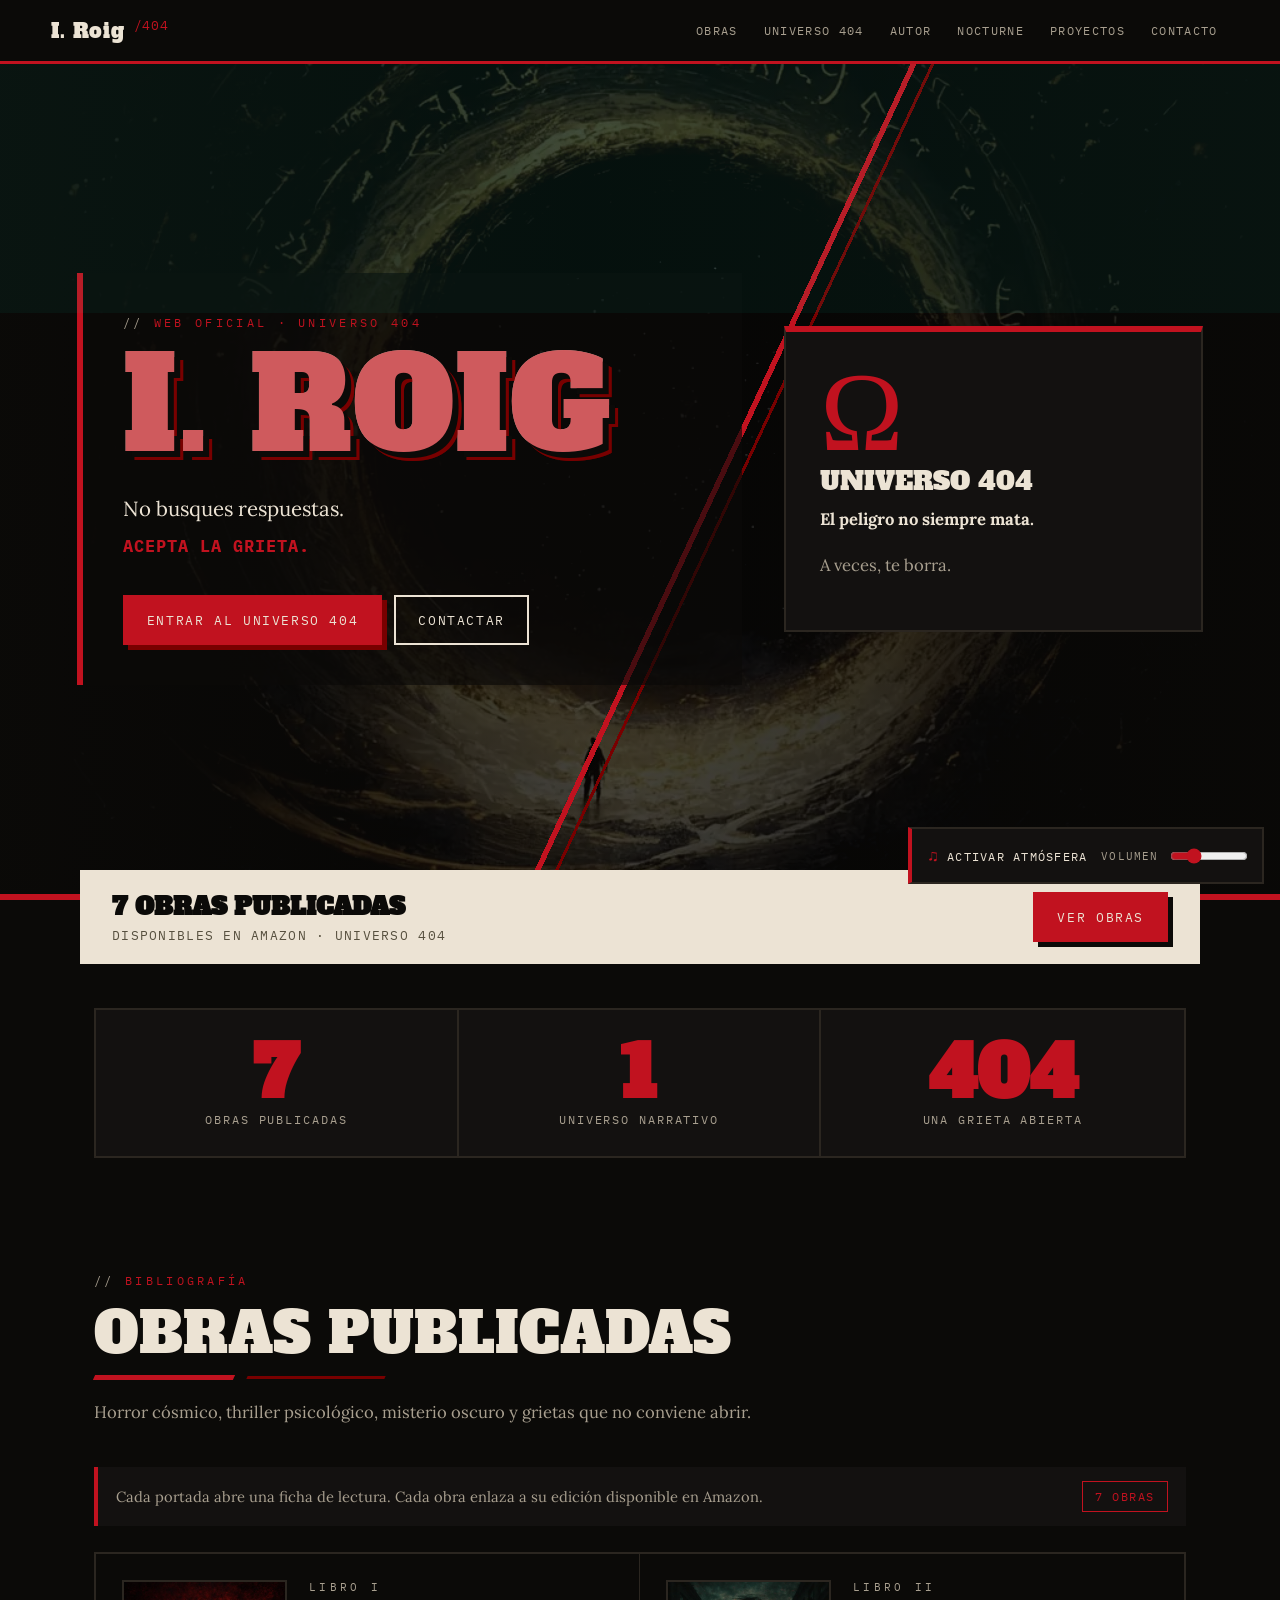
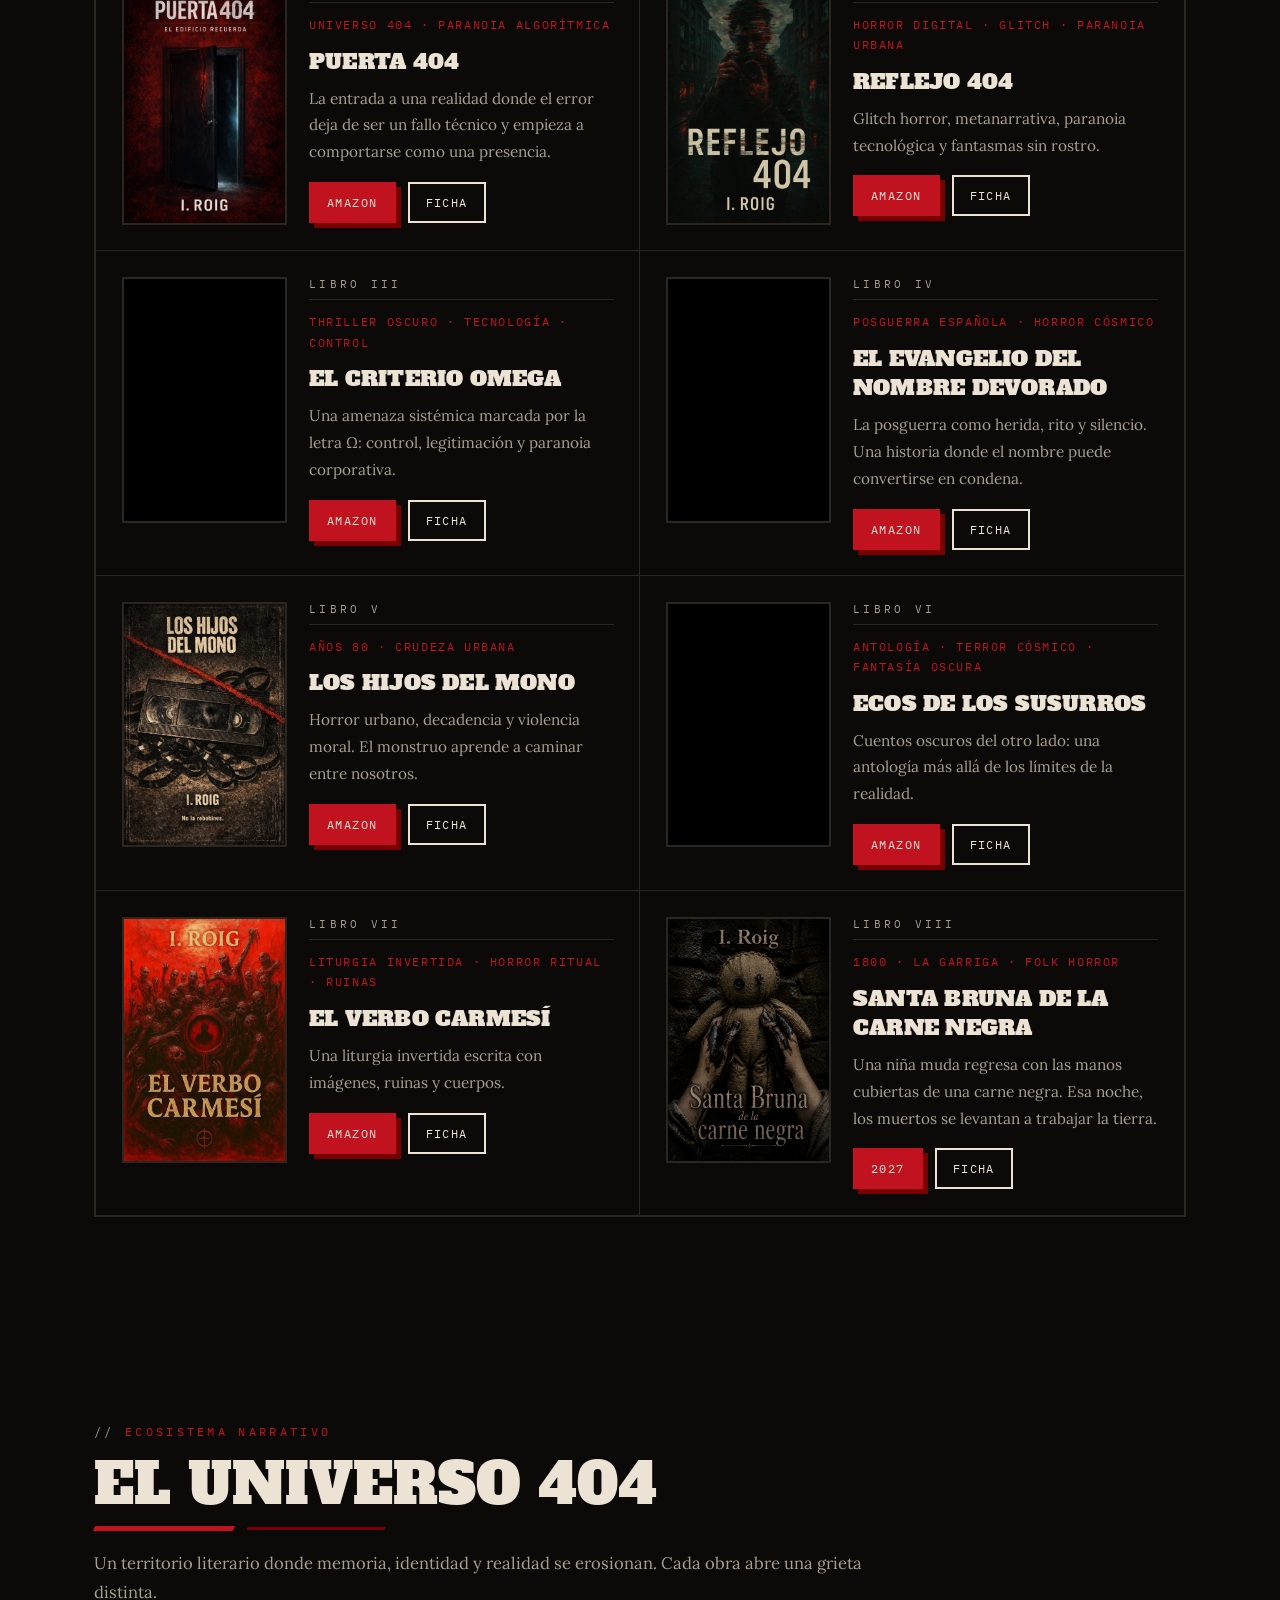
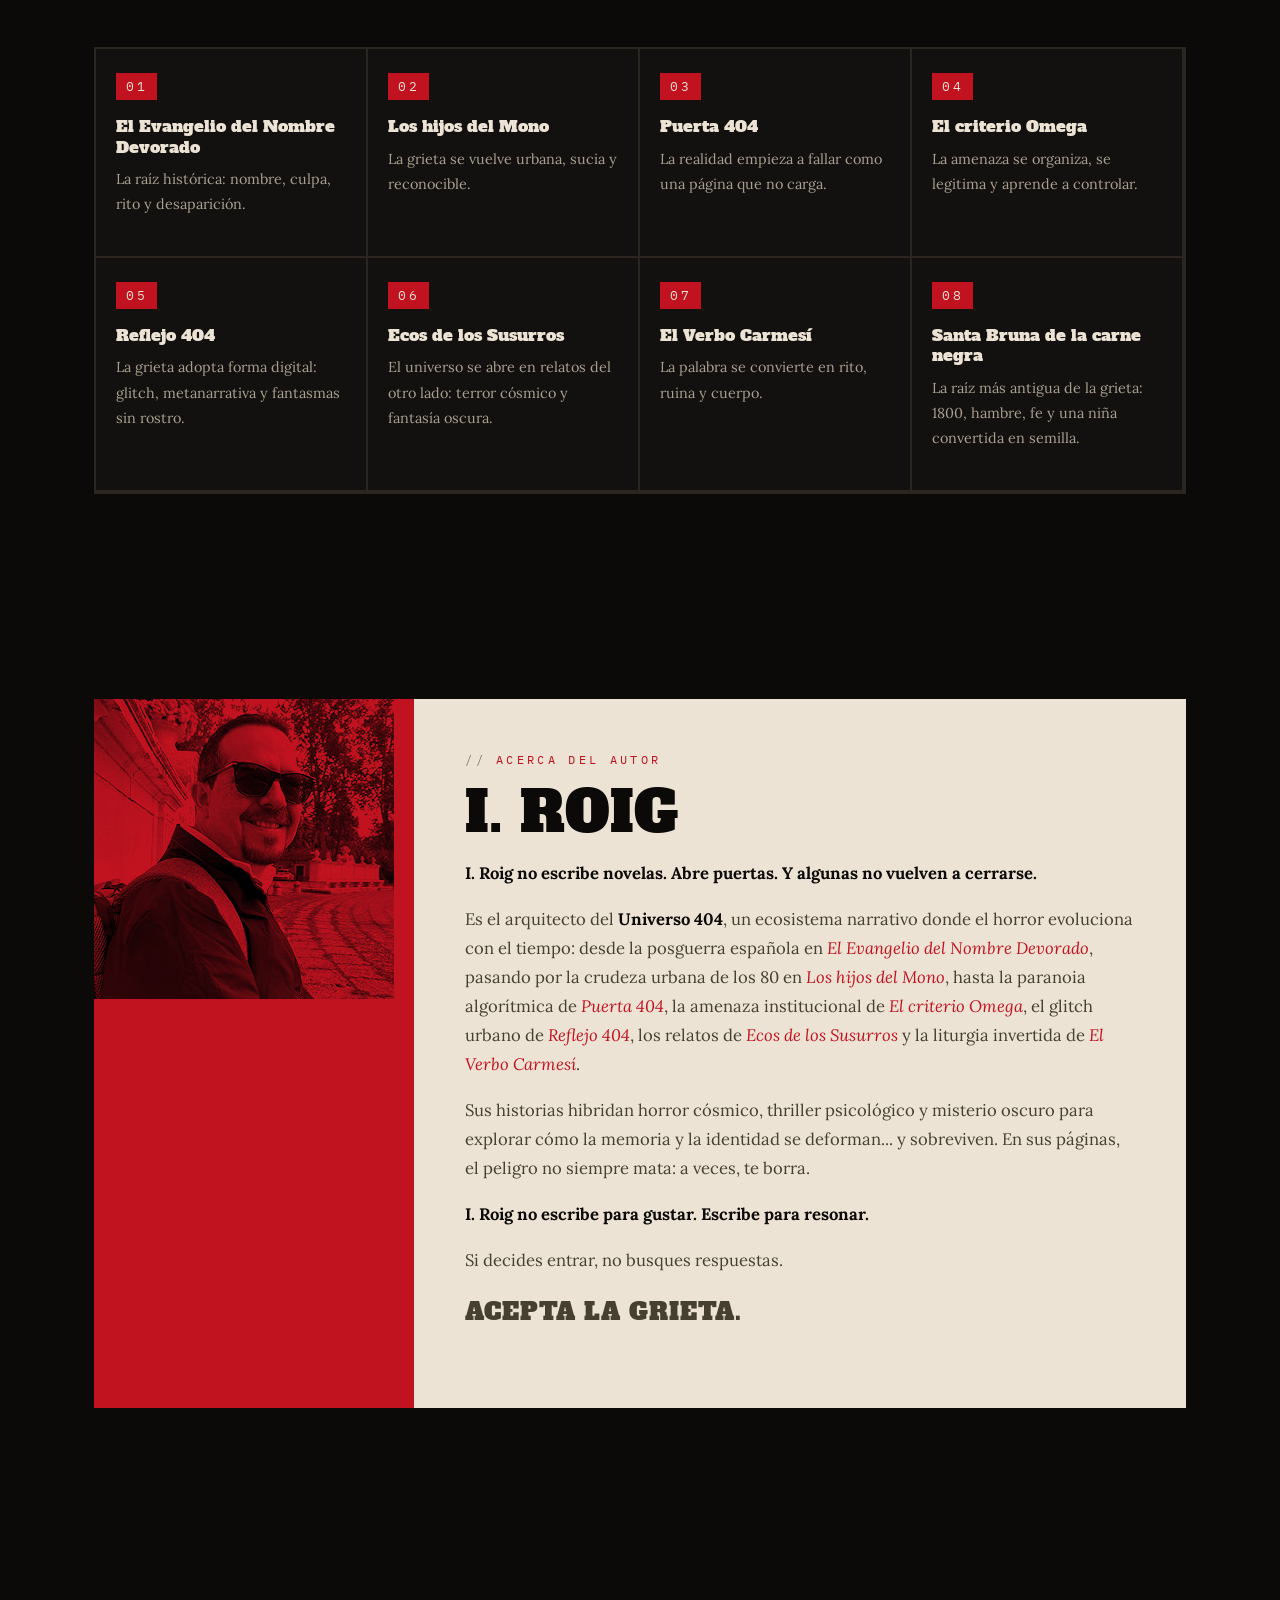
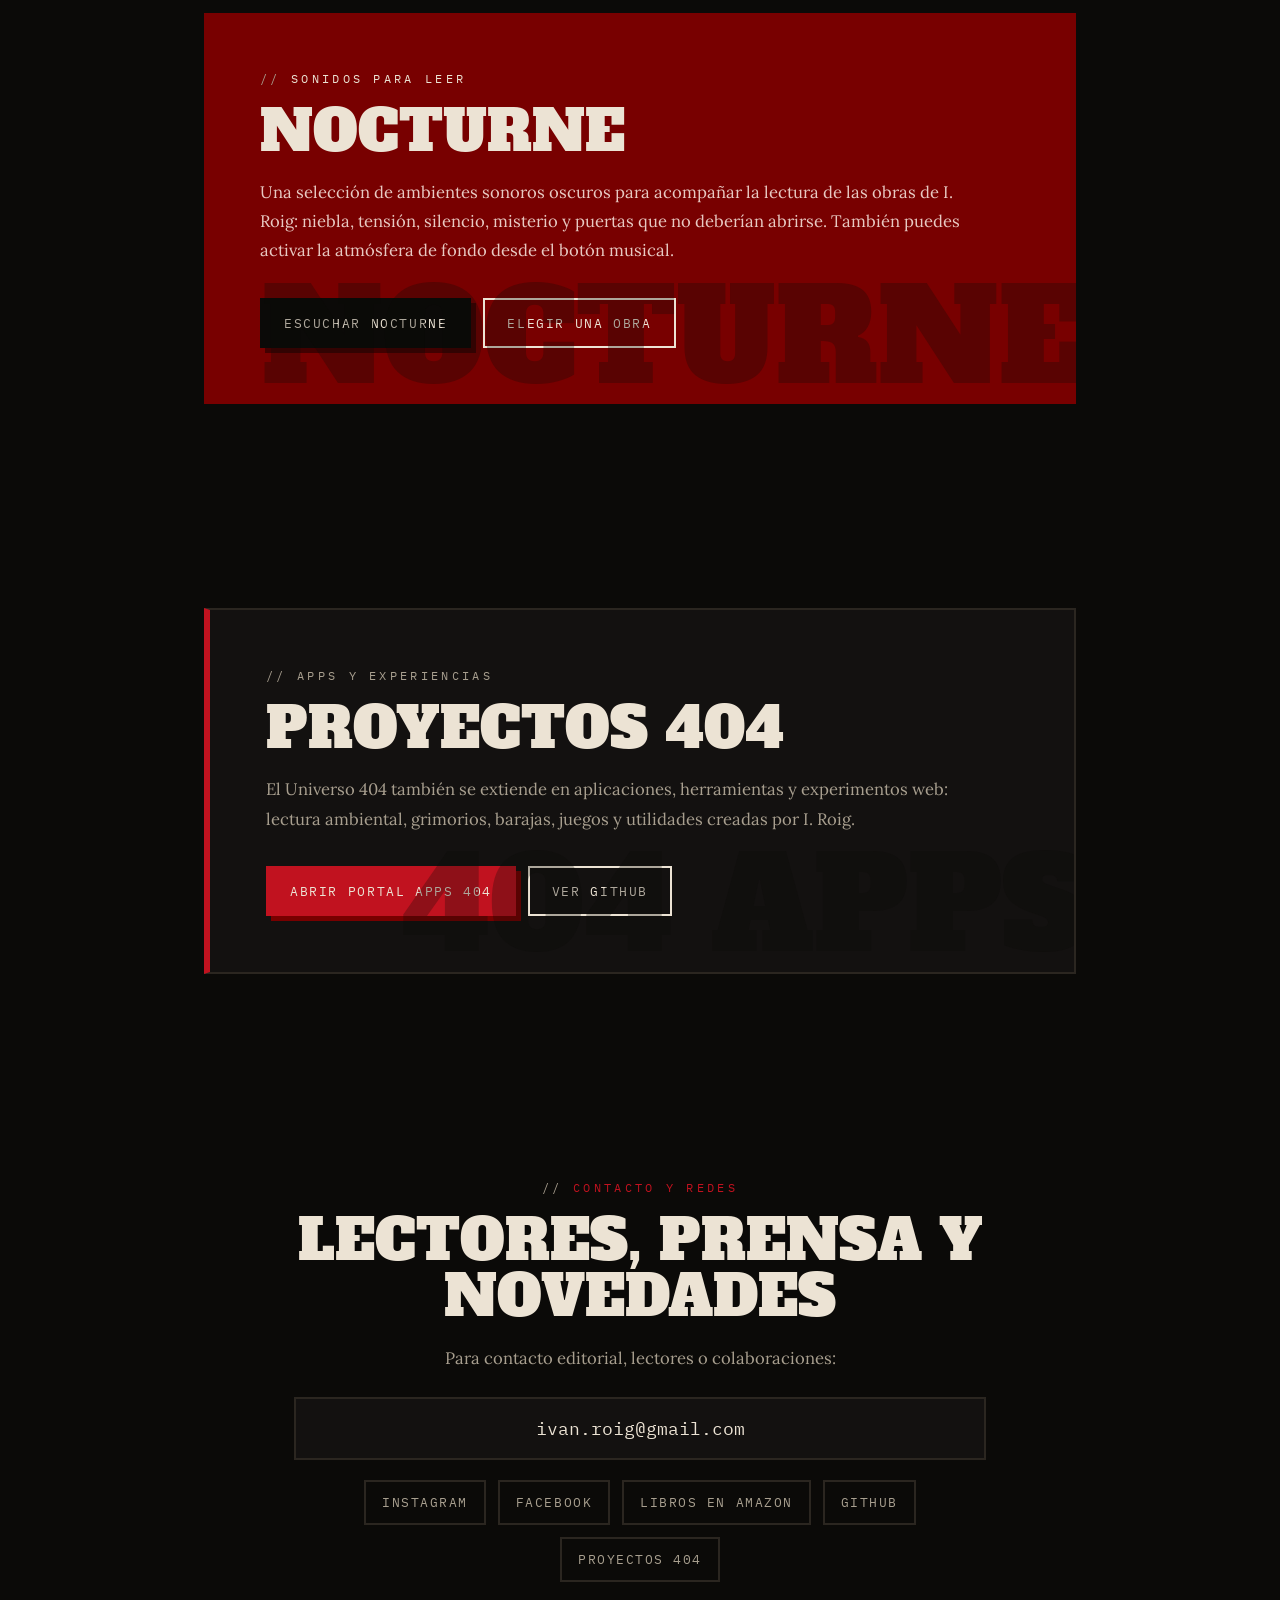
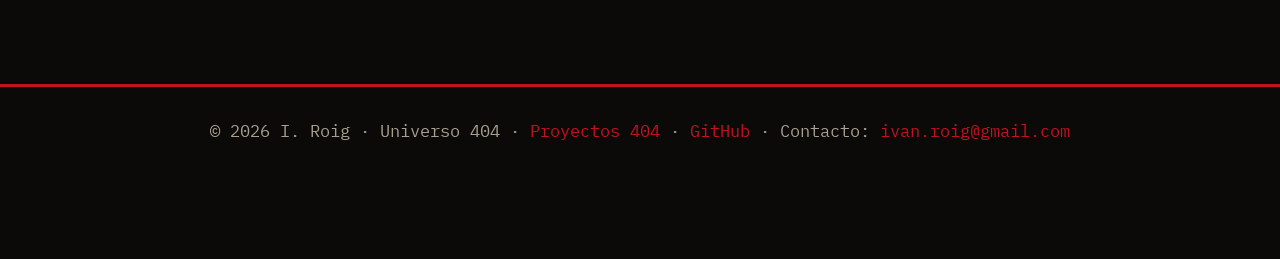
==== commit 8f54da9e: "Add files via upload" ====
--- a/index.html
+++ b/index.html
@@ -64,7 +64,7 @@
 </section>
 <section aria-label="Obras de I. Roig disponibles en Amazon" class="amazon-strip reveal">
 <div>
-<strong>8 obras publicadas</strong>
+<strong>7 obras publicadas</strong>
 <span>Disponibles en Amazon · Universo 404</span>
 </div>
 <a class="btn primary" href="#novelas">Ver obras</a>
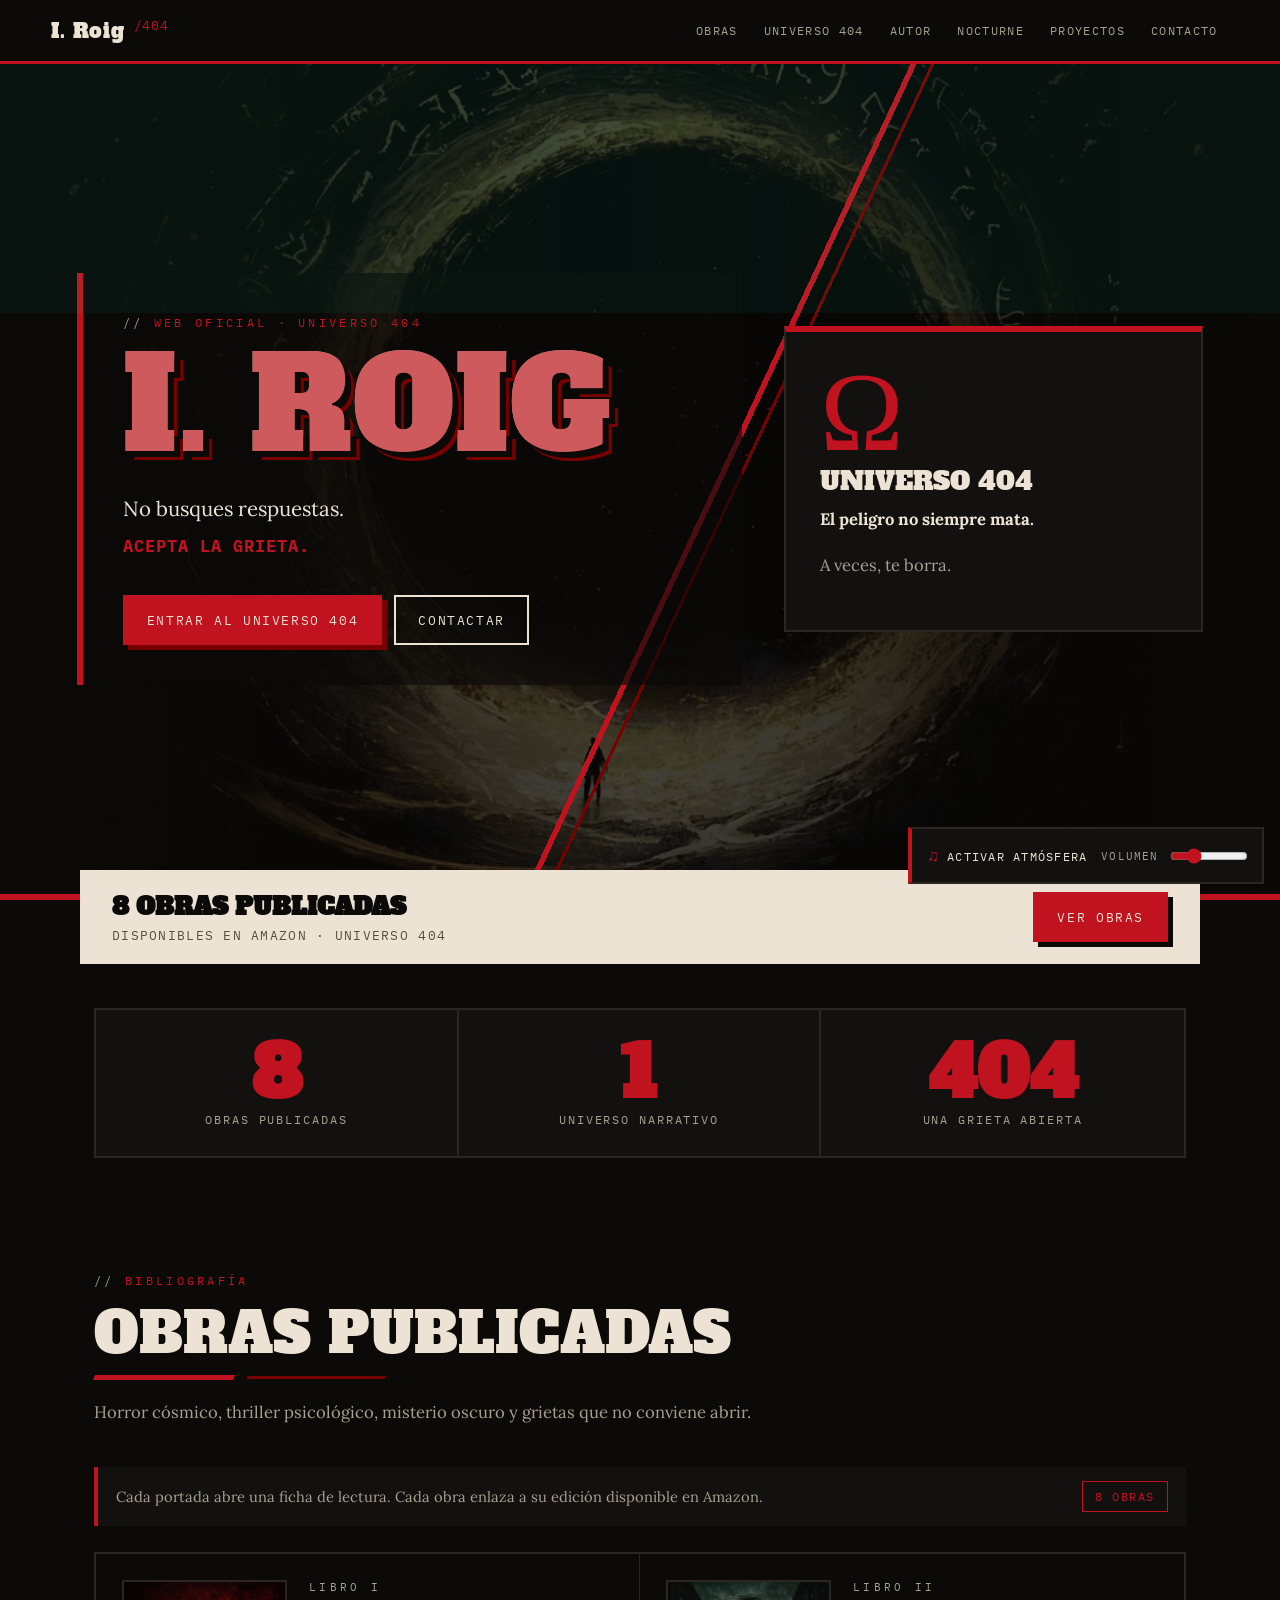
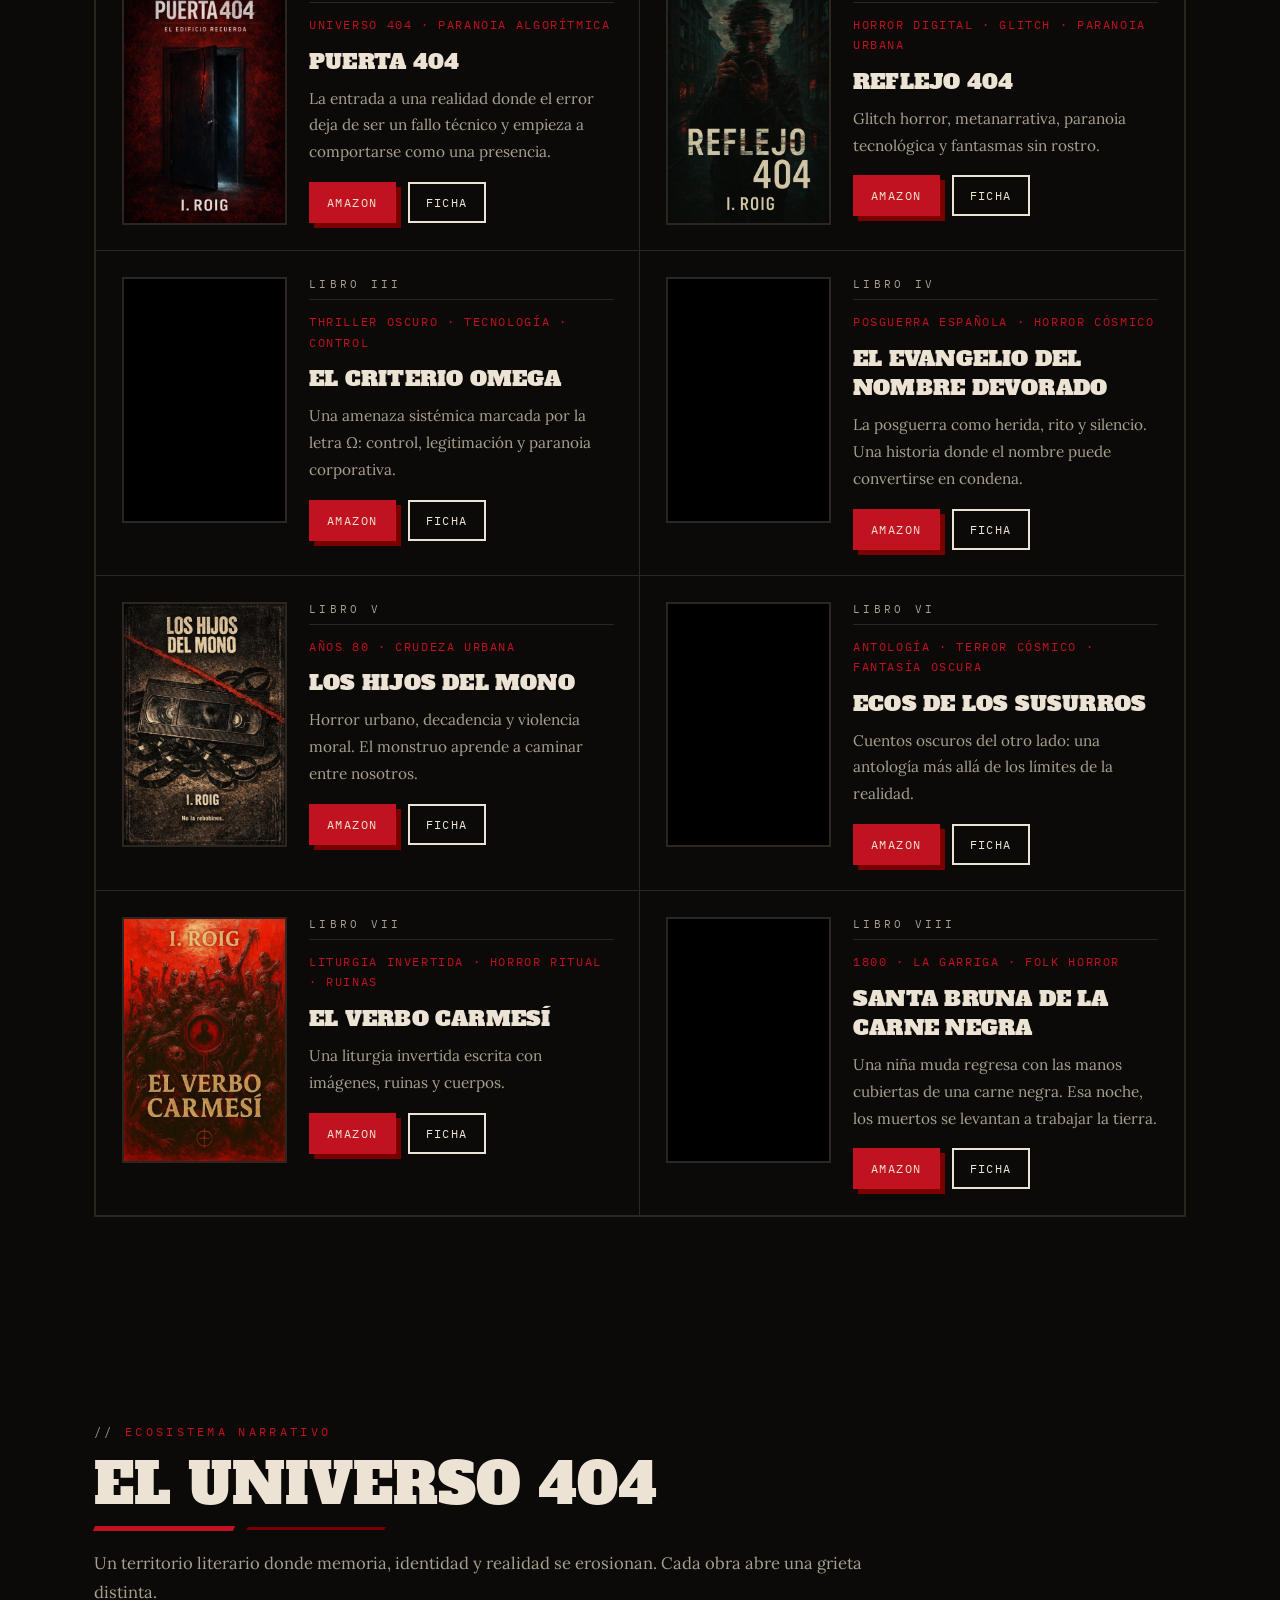
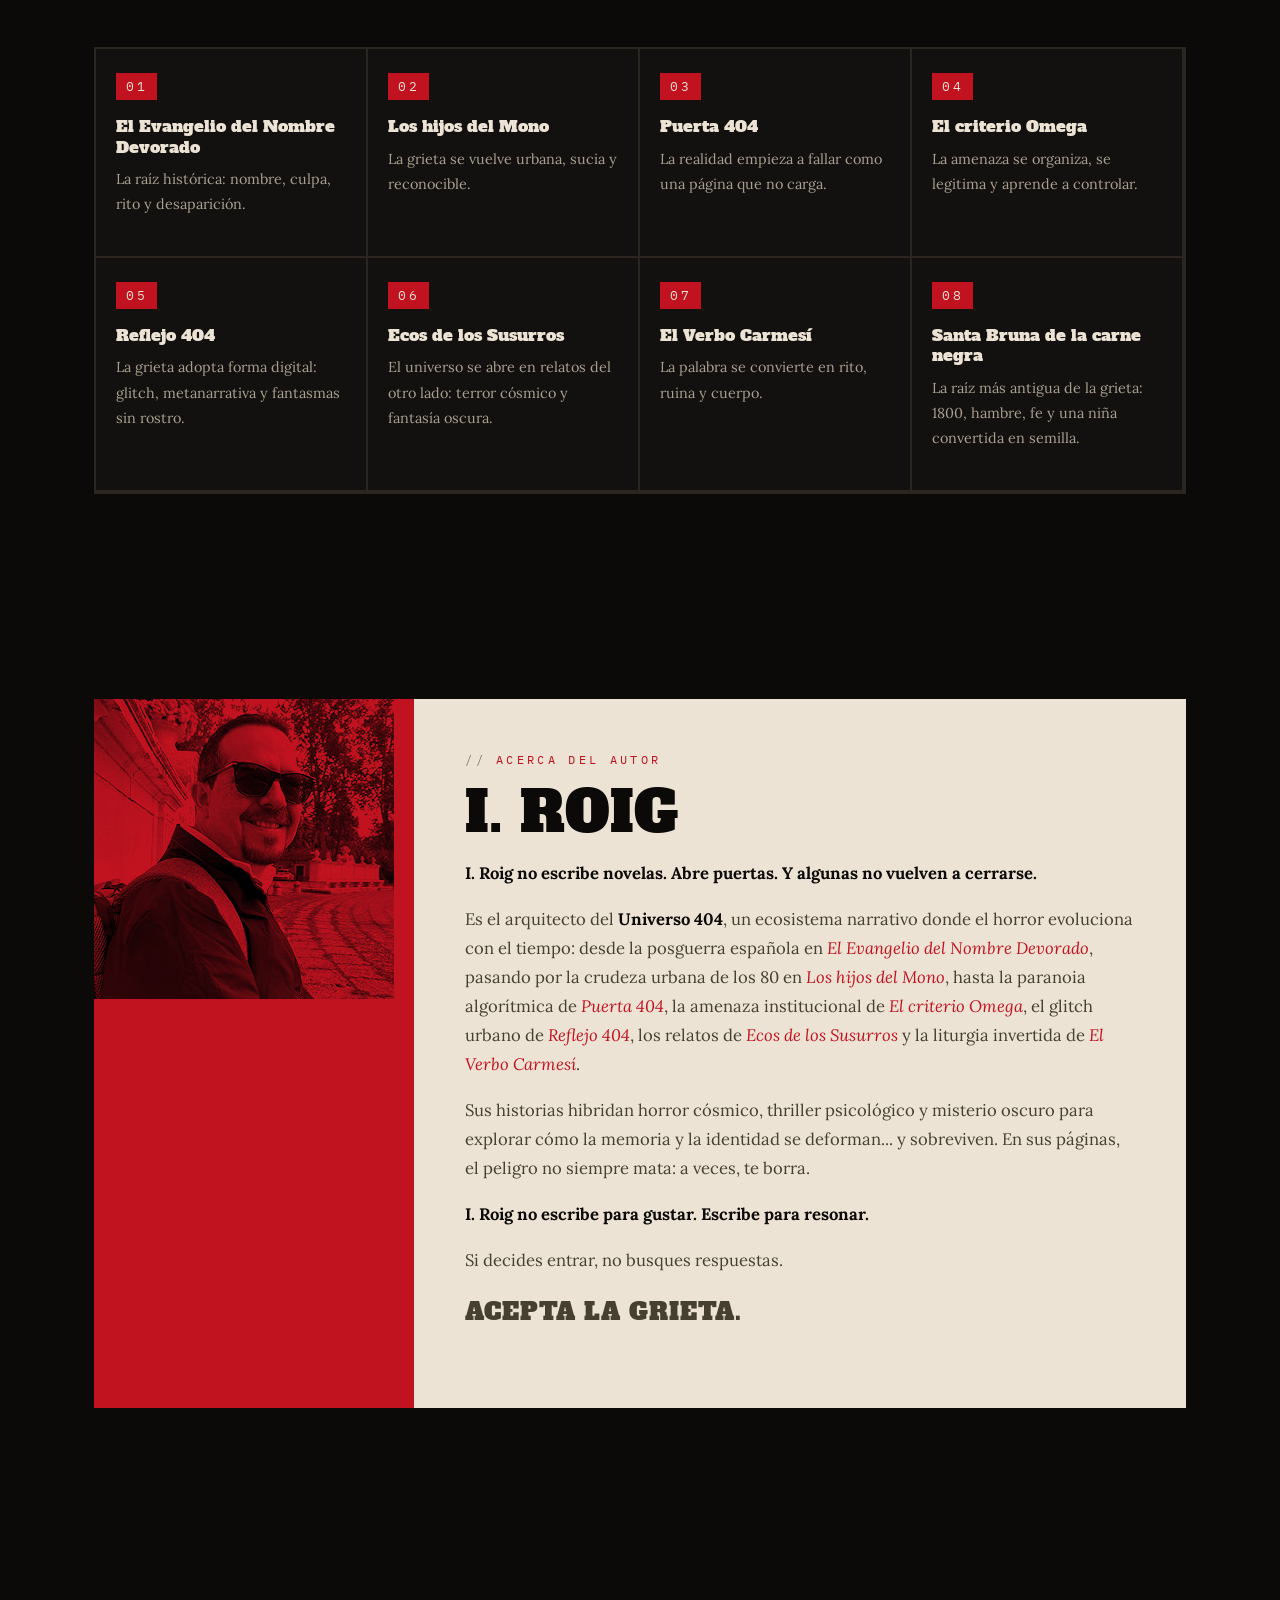
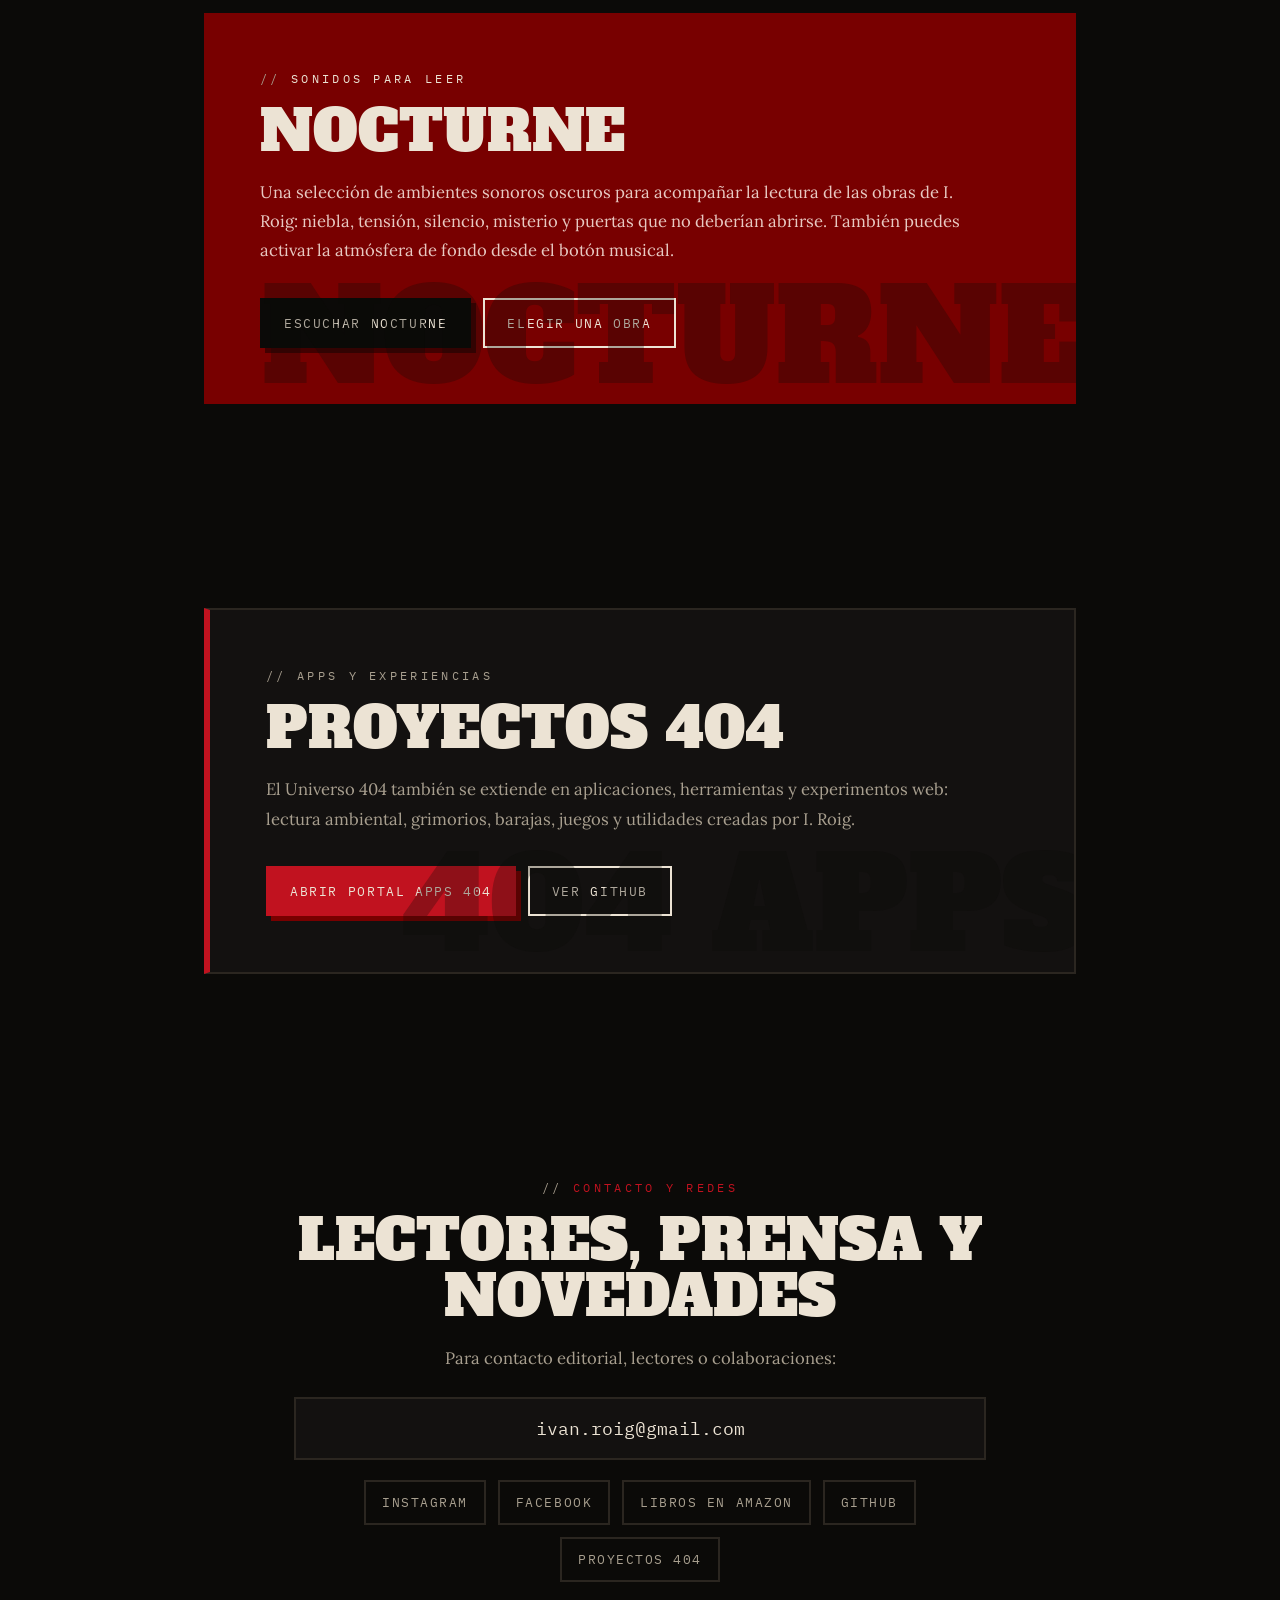
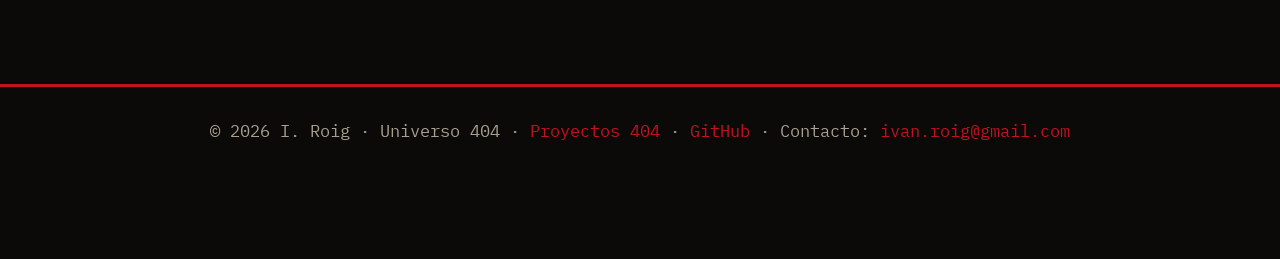
==== commit d7ee0df9: "Add files via upload" ====
--- a/index.html
+++ b/index.html
@@ -6,7 +6,7 @@
 <meta content="width=device-width, initial-scale=1.0" name="viewport"/>
 <title>I. Roig | Universo 404 | Obras de horror y thriller</title>
 <meta content="Web oficial de I. Roig: obras del Universo 404, horror cósmico, thriller psicológico, misterio oscuro y experiencias 404." name="description"/>
-<meta content="I. Roig, Universo 404, Puerta 404, El criterio Omega, El Evangelio del nombre devorado, Los hijos del Mono, Ecos de los Susurros, Reflejo 404, El Verbo Carmesí, novelas de horror, relatos oscuros, thriller psicológico, horror cósmico" name="keywords"/>
+<meta content="I. Roig, Universo 404, Puerta 404, El criterio Omega, El Evangelio del nombre devorado, Los hijos del Mono, Ecos de los Susurros, Reflejo 404, El Verbo Carmesí, Santa Bruna de la carne negra, novelas de horror, relatos oscuros, thriller psicológico, horror cósmico" name="keywords"/>
 <meta content="I. Roig" name="author"/>
 <meta content="I. Roig · Universo 404" property="og:title"/>
 <meta content="I. Roig no escribe novelas. Abre puertas. Y algunas no vuelven a cerrarse." property="og:description"/>
@@ -15,7 +15,7 @@
 <link href="assets/favicon-404.png" rel="icon" type="image/png"/>
 <meta content="#0b0a08" name="theme-color"/><link href="https://ivan7800.github.io/i.roig/" rel="canonical"/><meta content="https://ivan7800.github.io/i.roig/" property="og:url"/><meta content="summary_large_image" name="twitter:card"/><meta content="https://ivan7800.github.io/i.roig/assets/la-grieta-hero.jpg" name="twitter:image"/>
 <link as="image" fetchpriority="high" href="assets/la-grieta-hero.webp" rel="preload" type="image/webp"/><link href="https://fonts.googleapis.com" rel="preconnect"/><link crossorigin="" href="https://fonts.gstatic.com" rel="preconnect"/><link href="https://fonts.googleapis.com/css2?family=Alfa+Slab+One&amp;family=Lora:ital,wght@0,400;0,700;1,400&amp;family=IBM+Plex+Mono:wght@400;500&amp;display=swap" rel="stylesheet"/><link href="style.css?v=20260716-glitch-hero" rel="stylesheet"/>
-<script type="application/ld+json">{"@context":"https://schema.org","@type":"Person","name":"I. Roig","url":"https://ivan7800.github.io/i.roig","jobTitle":"Novelista de horror y thriller","sameAs":["https://www.instagram.com/ivanboss1978/","https://www.facebook.com/Ivanboss","https://github.com/ivan7800","https://ivan7800.github.io/Portal-Apps-404/"]}</script><script type="application/ld+json">{"@context":"https://schema.org","@type":"ItemList","name":"Obras del Universo 404","itemListElement":[{"@type":"ListItem","position":1,"item":{"@type":"Book","name":"Puerta 404","author":{"@type":"Person","name":"I. Roig"},"url":"https://www.amazon.es/dp/B0FF33S28V","inLanguage":"es"}},{"@type":"ListItem","position":2,"item":{"@type":"Book","name":"Reflejo 404","author":{"@type":"Person","name":"I. Roig"},"url":"https://www.amazon.es/dp/B0F5NMT88D","inLanguage":"es"}},{"@type":"ListItem","position":3,"item":{"@type":"Book","name":"El criterio Omega","author":{"@type":"Person","name":"I. Roig"},"url":"https://www.amazon.es/dp/B0H24D889T","inLanguage":"es"}},{"@type":"ListItem","position":4,"item":{"@type":"Book","name":"El Evangelio del Nombre Devorado","author":{"@type":"Person","name":"I. Roig"},"url":"https://www.amazon.es/dp/B0GRTNTNRZ","inLanguage":"es"}},{"@type":"ListItem","position":5,"item":{"@type":"Book","name":"Los hijos del Mono","author":{"@type":"Person","name":"I. Roig"},"url":"https://www.amazon.es/dp/B0G2HKR2SS","inLanguage":"es"}},{"@type":"ListItem","position":6,"item":{"@type":"Book","name":"Ecos de los Susurros","author":{"@type":"Person","name":"I. Roig"},"url":"https://www.amazon.es/dp/B0F6GNZ4BZ","inLanguage":"es"}},{"@type":"ListItem","position":7,"item":{"@type":"Book","name":"El Verbo Carmesí","author":{"@type":"Person","name":"I. Roig"},"url":"https://www.amazon.es/dp/B0F9SWX3KL","inLanguage":"es"}}]}</script></head>
+<script type="application/ld+json">{"@context":"https://schema.org","@type":"Person","name":"I. Roig","url":"https://ivan7800.github.io/i.roig","jobTitle":"Novelista de horror y thriller","sameAs":["https://www.instagram.com/ivanboss1978/","https://www.facebook.com/Ivanboss","https://github.com/ivan7800","https://ivan7800.github.io/Portal-Apps-404/"]}</script><script type="application/ld+json">{"@context":"https://schema.org","@type":"ItemList","name":"Obras del Universo 404","itemListElement":[{"@type":"ListItem","position":1,"item":{"@type":"Book","name":"Puerta 404","author":{"@type":"Person","name":"I. Roig"},"url":"https://www.amazon.es/dp/B0FF33S28V","inLanguage":"es"}},{"@type":"ListItem","position":2,"item":{"@type":"Book","name":"Reflejo 404","author":{"@type":"Person","name":"I. Roig"},"url":"https://www.amazon.es/dp/B0F5NMT88D","inLanguage":"es"}},{"@type":"ListItem","position":3,"item":{"@type":"Book","name":"El criterio Omega","author":{"@type":"Person","name":"I. Roig"},"url":"https://www.amazon.es/dp/B0H24D889T","inLanguage":"es"}},{"@type":"ListItem","position":4,"item":{"@type":"Book","name":"El Evangelio del Nombre Devorado","author":{"@type":"Person","name":"I. Roig"},"url":"https://www.amazon.es/dp/B0GRTNTNRZ","inLanguage":"es"}},{"@type":"ListItem","position":5,"item":{"@type":"Book","name":"Los hijos del Mono","author":{"@type":"Person","name":"I. Roig"},"url":"https://www.amazon.es/dp/B0G2HKR2SS","inLanguage":"es"}},{"@type":"ListItem","position":6,"item":{"@type":"Book","name":"Ecos de los Susurros","author":{"@type":"Person","name":"I. Roig"},"url":"https://www.amazon.es/dp/B0F6GNZ4BZ","inLanguage":"es"}},{"@type":"ListItem","position":7,"item":{"@type":"Book","name":"El Verbo Carmesí","author":{"@type":"Person","name":"I. Roig"},"url":"https://www.amazon.es/dp/B0F9SWX3KL","inLanguage":"es"}},{"@type":"ListItem","position":8,"item":{"@type":"Book","name":"Santa Bruna de la carne negra","author":{"@type":"Person","name":"I. Roig"},"url":"https://www.amazon.es/dp/B0HL4SZMBT","inLanguage":"es"}}]}</script></head>
 <body><a class="skip-link" href="#inicio">Saltar al contenido</a>
 <header class="site-header">
 <a class="logo" href="#inicio">I. Roig</a>
@@ -64,14 +64,14 @@
 </section>
 <section aria-label="Obras de I. Roig disponibles en Amazon" class="amazon-strip reveal">
 <div>
-<strong>7 obras publicadas</strong>
+<strong>8 obras publicadas</strong>
 <span>Disponibles en Amazon · Universo 404</span>
 </div>
 <a class="btn primary" href="#novelas">Ver obras</a>
 </section>
 <section aria-label="Resumen del universo literario de I. Roig" class="section stats-section reveal">
 <div class="stats-grid">
-<article><strong>7</strong><span>obras publicadas</span></article>
+<article><strong>8</strong><span>obras publicadas</span></article>
 <article><strong>1</strong><span>universo narrativo</span></article>
 <article><strong>404</strong><span>una grieta abierta</span></article>
 </div>
@@ -84,7 +84,7 @@
 </div>
 <div class="catalog-toolbar reveal">
 <p>Cada portada abre una ficha de lectura. Cada obra enlaza a su edición disponible en Amazon.</p>
-<span class="status">7 obras</span>
+<span class="status">8 obras</span>
 </div>
 <div class="book-grid editorial-grid">
 <article class="book-card reveal">
@@ -194,7 +194,7 @@
 <h3>Santa Bruna de la carne negra</h3>
 <p>Una niña muda regresa con las manos cubiertas de una carne negra. Esa noche, los muertos se levantan a trabajar la tierra.</p>
 <div class="book-actions">
-<a class="btn primary" href="mailto:ivan.roig@gmail.com">2027</a>
+<a class="btn primary" href="https://www.amazon.es/dp/B0HL4SZMBT" rel="noopener noreferrer" target="_blank">Amazon</a>
 <a class="btn ghost" href="santa-bruna-de-la-carne-negra.html">Ficha</a>
 </div>
 </div>
